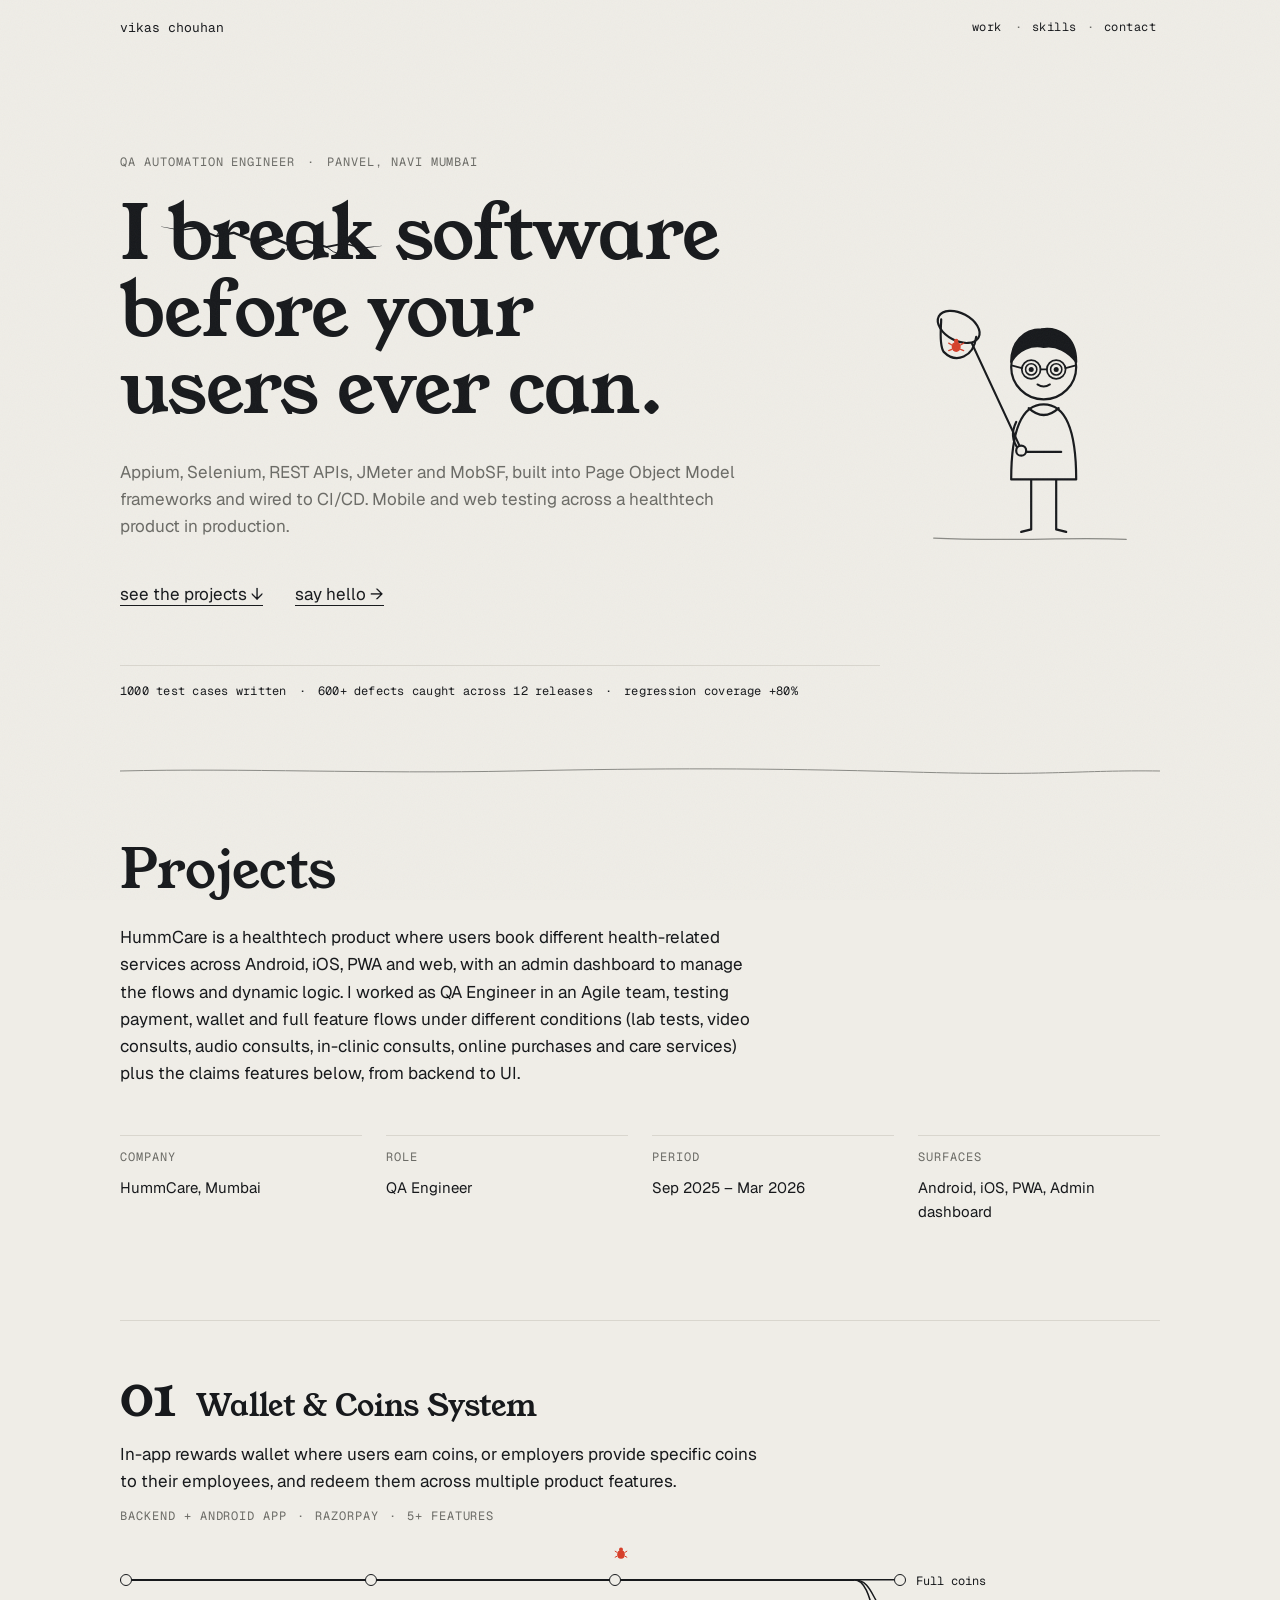
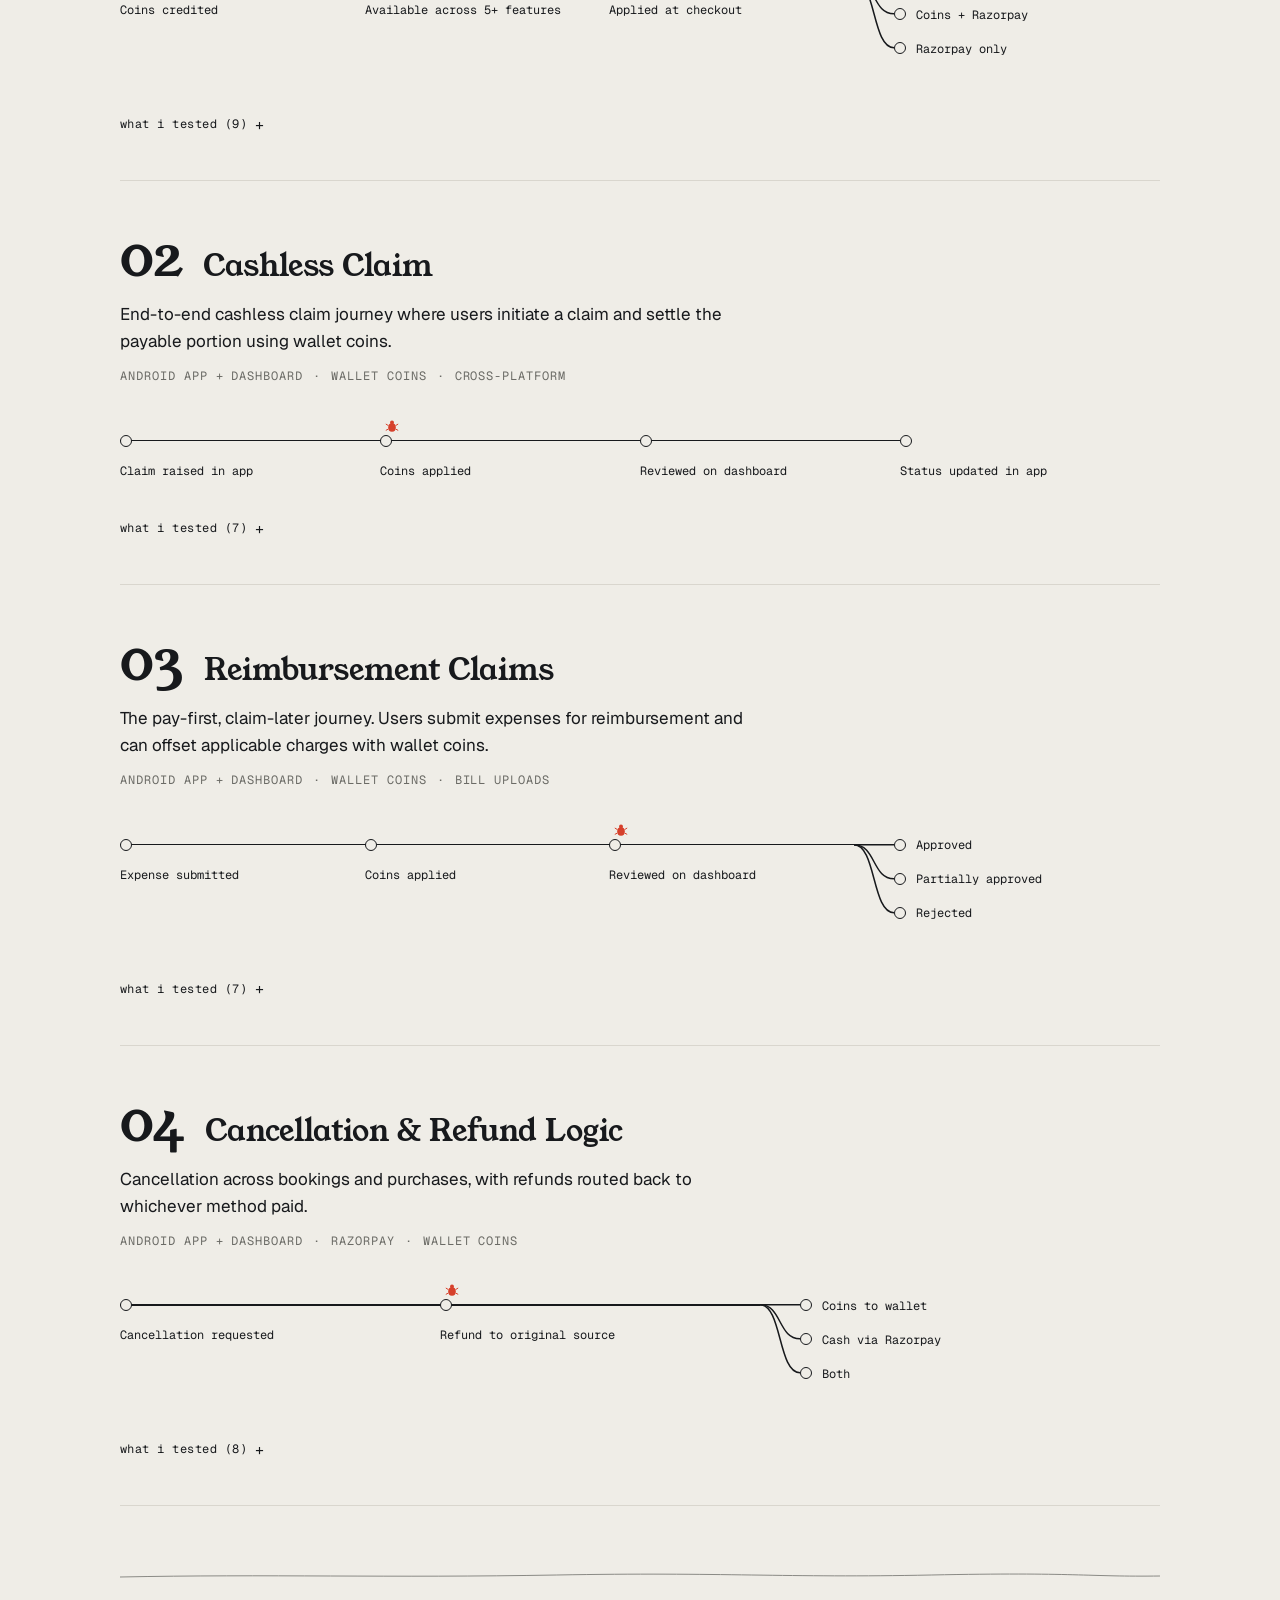
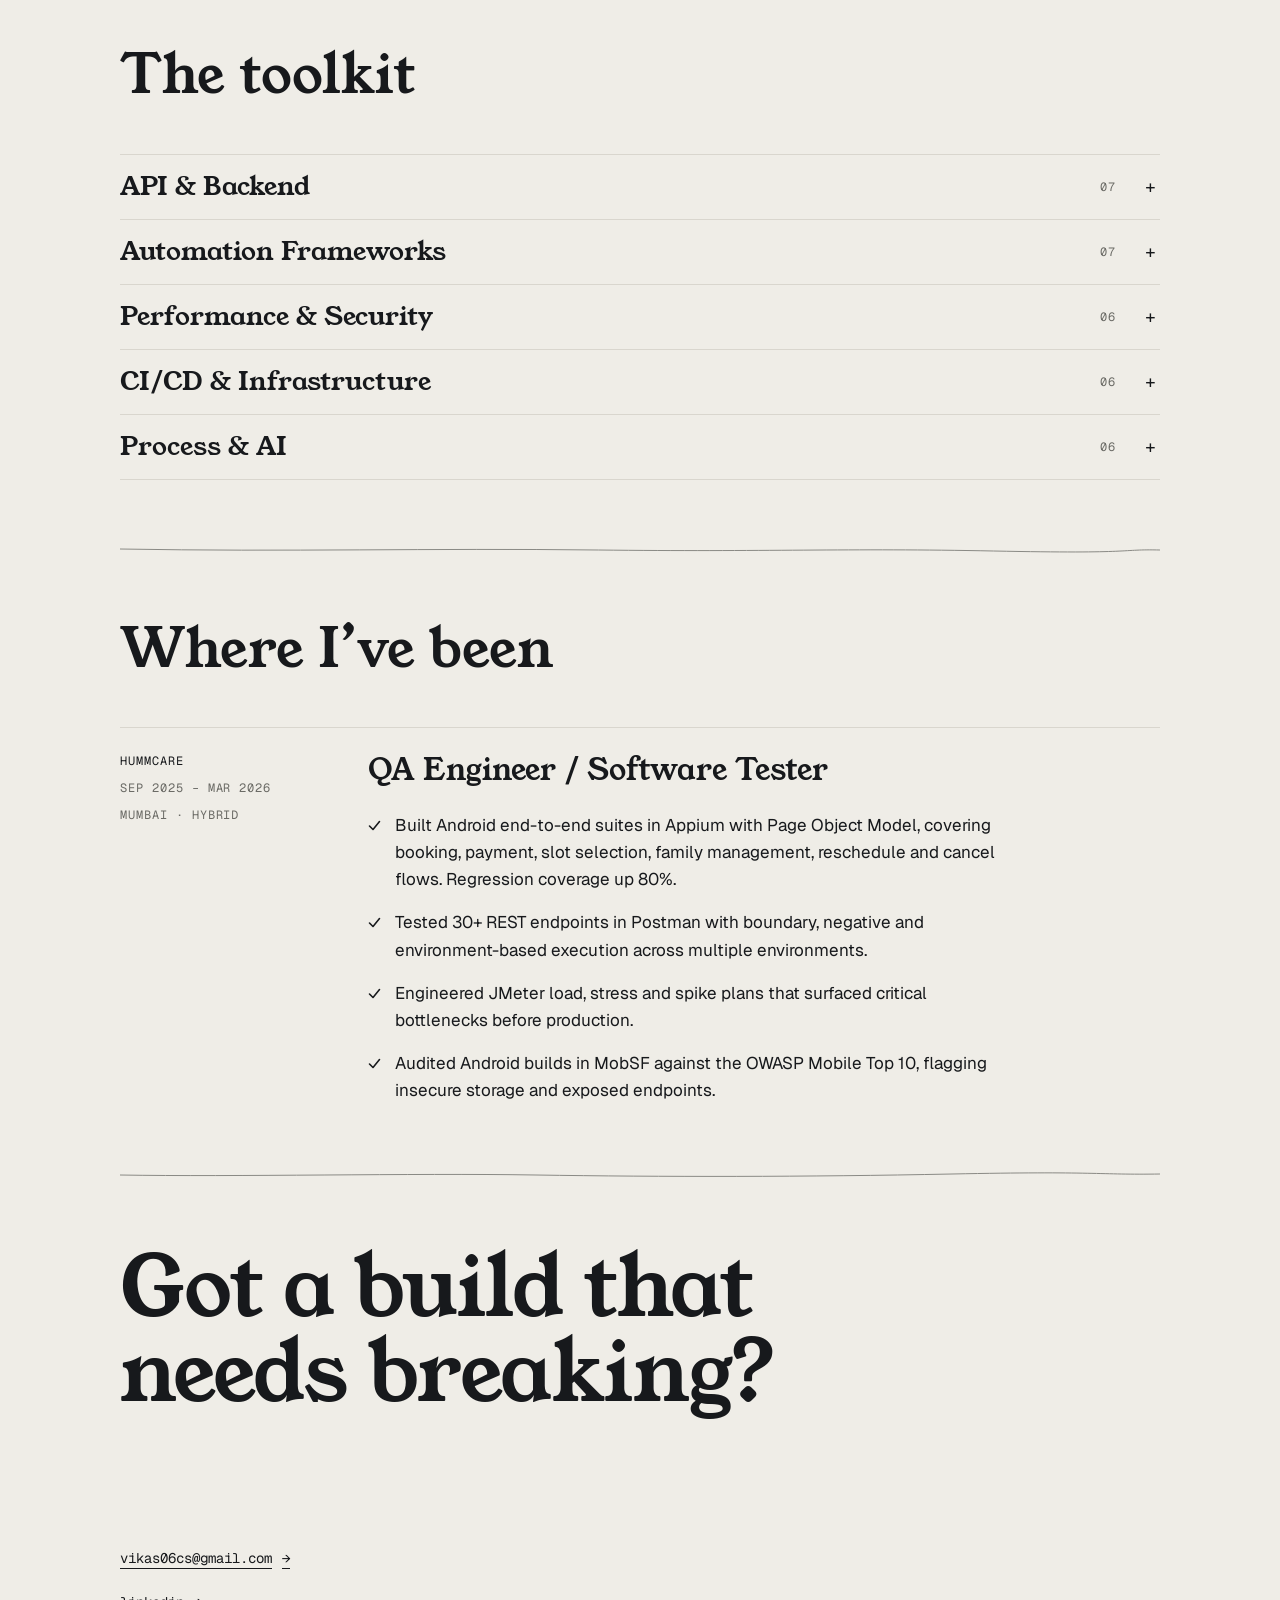
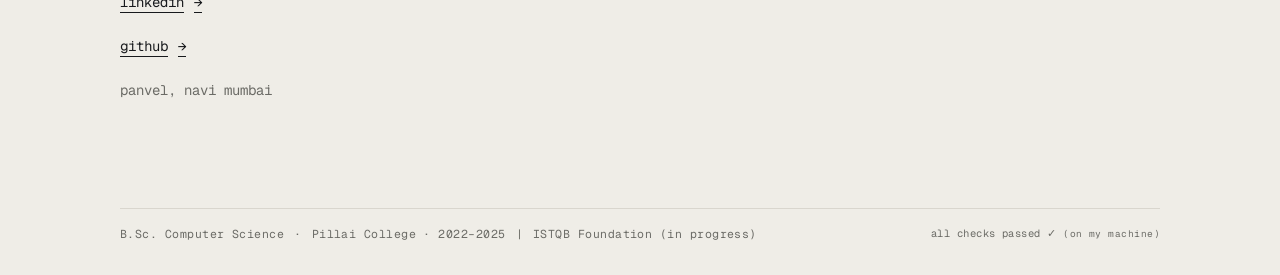
==== index.html @ 71153676 "Portfolio site: static single-page implementation Plain HTML/CSS/JS, no framework and no build step." ====
<!DOCTYPE html>
<html lang="en">
<head>
<meta charset="utf-8">
<meta name="viewport" content="width=device-width, initial-scale=1">
<title>Vikas Chouhan — QA Automation Engineer</title>
<meta name="description" content="QA Automation Engineer in Panvel, Navi Mumbai. Appium, Selenium, REST APIs, JMeter and MobSF, built into Page Object Model frameworks and wired to CI/CD.">
<meta name="color-scheme" content="light">
<meta property="og:title" content="Vikas Chouhan — QA Automation Engineer">
<meta property="og:description" content="I break software before your users ever can.">
<meta property="og:type" content="website">
<link rel="preconnect" href="https://fonts.googleapis.com">
<link rel="preconnect" href="https://fonts.gstatic.com" crossorigin>
<link href="https://fonts.googleapis.com/css2?family=Young+Serif&family=Geist:wght@400;500&family=Geist+Mono:wght@400;500&display=swap" rel="stylesheet">
<link rel="stylesheet" href="styles.css">
<link rel="icon" href="data:image/svg+xml,%3Csvg xmlns='http://www.w3.org/2000/svg' viewBox='0 0 32 32'%3E%3Crect width='32' height='32' fill='%23efede7'/%3E%3Cellipse cx='16' cy='18' rx='7' ry='8' fill='%23d6402b'/%3E%3Ccircle cx='16' cy='8.5' r='4' fill='%23d6402b'/%3E%3C/svg%3E">
</head>
<body>

<div class="grain" aria-hidden="true"></div>

<header class="bar" id="bar">
  <div class="bar-in">
    <a class="wordmark" href="#top">vikas chouhan</a>
    <nav class="nav" aria-label="Sections">
      <a class="nav-link" href="#work" data-nav="work">work<span class="here" aria-hidden="true">you are here &rarr;</span></a>
      <span class="nav-sep" aria-hidden="true">&middot;</span>
      <a class="nav-link" href="#skills" data-nav="skills">skills<span class="here" aria-hidden="true">you are here &rarr;</span></a>
      <span class="nav-sep" aria-hidden="true">&middot;</span>
      <a class="nav-link" href="#contact" data-nav="contact">contact<span class="here" aria-hidden="true">you are here &rarr;</span></a>
    </nav>
  </div>
</header>

<main id="top" class="shell">

  <section id="hero" class="hero" aria-label="Intro">
    <div class="hero-text">
      <p class="eyebrow">
        <span class="nw">QA Automation Engineer</span>
        <span class="sep" aria-hidden="true">&middot;</span>
        <span class="nw">Panvel, Navi Mumbai</span>
      </p>
      <h1 class="hero-h">I <span class="strike">break<svg aria-hidden="true" viewBox="0 0 100 40" preserveAspectRatio="none"><path d="M0 13.90 L9 16.54 L16 14.30 L25 21.10 L33 17.96 L42 24.88 L50 21.85 L58 27.88 L66 24.96 L75 30.10 L83 27.30 L91 31.54 L100 29.90 L100 30.10 L91 32.46 L83 28.70 L75 31.90 L66 27.04 L58 30.12 L50 24.15 L42 27.12 L33 20.04 L25 22.90 L16 15.70 L9 17.46 L0 14.10 Z" fill="#17191c"></path><path d="M25 22 L27 16 L30 11 M42 26 L44 30 L47 33 M58 29 L57 34 M75 31 L78 35 L81 37 M9 17 L8 21" fill="none" stroke="#17191c" stroke-width="0.9" vector-effect="non-scaling-stroke" stroke-linecap="round" stroke-linejoin="round"></path></svg></span> software before your users ever&nbsp;can.</h1>
      <p class="hero-sub">Appium, Selenium, REST APIs, JMeter and MobSF, built into Page Object Model frameworks and wired to CI/CD. Mobile and web testing across a healthtech product in production.</p>
      <div class="hero-cta">
        <a href="#work">see the projects &darr;</a>
        <a href="#contact">say hello &rarr;</a>
      </div>
      <p class="hero-stats">
        <span class="nw">1000 test cases written</span>
        <span class="sep dim" aria-hidden="true">&middot;</span>
        <span class="nw">600+ defects caught across 12 releases</span>
        <span class="sep dim" aria-hidden="true">&middot;</span>
        <span class="nw">regression coverage +80%</span>
      </p>
    </div>
    <div class="hero-aside"><div id="hero-anchor" aria-hidden="true"></div></div>
  </section>

  <svg class="squiggle" aria-hidden="true" width="100%" height="12" viewBox="0 0 1000 12" preserveAspectRatio="none"><path d="M0 6 C120 3 240 9 380 6 S620 3 760 7 S920 5 1000 6" fill="none" stroke="#8a8a85" stroke-width="1" vector-effect="non-scaling-stroke"></path></svg>

  <section id="work" class="section" aria-labelledby="work-h">
    <div class="measure">
      <h2 id="work-h" class="h2">Projects</h2>
      <p class="lede">HummCare is a healthtech product where users book different health-related services across Android, iOS, PWA and web, with an admin dashboard to manage the flows and dynamic logic. I worked as QA Engineer in an Agile team, testing payment, wallet and full feature flows under different conditions (lab tests, video consults, audio consults, in-clinic consults, online purchases and care services) plus the claims features below, from backend to UI.</p>
    </div>

    <dl class="facts">
      <div class="facts-pair">
        <div class="fact"><dt>Company</dt><dd>HummCare, Mumbai</dd></div>
        <div class="fact"><dt>Role</dt><dd>QA Engineer</dd></div>
      </div>
      <div class="facts-pair">
        <div class="fact"><dt>Period</dt><dd>Sep 2025 &ndash; Mar 2026</dd></div>
        <div class="fact"><dt>Surfaces</dt><dd>Android, iOS, PWA, Admin dashboard</dd></div>
      </div>
    </dl>

    <div class="projects" id="projects"></div>
  </section>

  <svg class="squiggle" aria-hidden="true" width="100%" height="12" viewBox="0 0 1000 12" preserveAspectRatio="none"><path d="M0 7 C140 4 260 8 420 5 S640 8 780 5 S930 7 1000 6" fill="none" stroke="#8a8a85" stroke-width="1" vector-effect="non-scaling-stroke"></path></svg>

  <section id="skills" class="section" aria-labelledby="skills-h">
    <h2 id="skills-h" class="h2">The toolkit</h2>
    <div class="skills" id="skills-list"></div>
  </section>

  <svg class="squiggle" aria-hidden="true" width="100%" height="12" viewBox="0 0 1000 12" preserveAspectRatio="none"><path d="M0 5 C160 8 300 4 460 6 S700 4 840 7 S960 5 1000 6" fill="none" stroke="#8a8a85" stroke-width="1" vector-effect="non-scaling-stroke"></path></svg>

  <section id="experience" class="section" aria-labelledby="exp-h">
    <h2 id="exp-h" class="h2">Where I&rsquo;ve been</h2>
    <div class="exp">
      <div class="exp-meta">
        <span class="nw">HummCare</span>
        <span class="nw dim">Sep 2025 &ndash; Mar 2026</span>
        <span class="nw dim">Mumbai &middot; Hybrid</span>
      </div>
      <div class="exp-body">
        <h3 class="h3">QA Engineer / Software Tester</h3>
        <ul class="exp-list" id="exp-list"></ul>
      </div>
    </div>
  </section>

  <svg class="squiggle" aria-hidden="true" width="100%" height="12" viewBox="0 0 1000 12" preserveAspectRatio="none"><path d="M0 6 C110 8 280 4 400 6 S660 8 800 5 S940 6 1000 5" fill="none" stroke="#8a8a85" stroke-width="1" vector-effect="non-scaling-stroke"></path></svg>

  <section id="contact" class="section" aria-labelledby="contact-h">
    <h2 id="contact-h" class="h1-contact">Got a build that needs&nbsp;breaking?</h2>
    <div class="contact-row">
      <ul class="contact-list">
        <li><a id="email-link" href="mailto:vikas06cs@gmail.com">vikas06cs@gmail.com <span aria-hidden="true">&rarr;</span></a></li>
        <li><a href="https://linkedin.com/in/vikas-chouhan-85164b273" target="_blank" rel="noopener">linkedin <span aria-hidden="true">&rarr;</span></a></li>
        <li><a href="https://github.com/VikasChouhan06" target="_blank" rel="noopener">github <span aria-hidden="true">&rarr;</span></a></li>
        <li class="dim">panvel, navi mumbai</li>
      </ul>
      <div id="contact-anchor" aria-hidden="true"></div>
    </div>
  </section>

</main>

<footer class="foot" id="foot">
  <div class="foot-in">
    <div class="foot-left">
      <span class="nw">B.Sc. Computer Science</span>
      <span aria-hidden="true">&middot;</span>
      <span class="nw">Pillai College &middot; 2022&ndash;2025</span>
      <span aria-hidden="true">|</span>
      <span class="nw">ISTQB Foundation (in progress)</span>
    </div>
    <span class="foot-right nw">all checks passed &#10003; <span class="foot-aside">(on my machine)</span></span>
  </div>
</footer>

<div id="comp-bubble" aria-live="polite"></div>

<div id="comp">
  <div id="comp-inner">
    <button type="button" id="comp-btn" aria-label="Vikas, the site&rsquo;s bug catcher. Click for a tester joke">
      <svg id="comp-svg" viewBox="0 0 160 220" width="160" height="220" fill="none" stroke="#17191c" stroke-width="1.75" stroke-linecap="round" stroke-linejoin="round" aria-hidden="true">
        <g data-layer="key"><rect x="100" y="110" width="58" height="84" fill="#efede7"></rect><rect x="106" y="116" width="46" height="58" stroke-width="1.25"></rect><text x="115" y="150" font-family="Geist Mono, monospace" font-size="14" fill="#17191c" stroke="none">Esc</text></g>
        <g data-layer="floorNet"><path d="M18 197 L66 199"></path><ellipse cx="12" cy="188" rx="8" ry="12" transform="rotate(-25 12 188)" fill="#efede7"></ellipse></g>
        <path d="M4 200 C50 198 100 202 158 199" stroke="#8a8a85" stroke-width="1"></path>
        <g id="comp-figure">
          <g data-layer="exp"><path d="M90 128 L22 60"></path><path d="M6 56 Q4 74 16 78 Q28 76 28 58" fill="#efede7"></path><ellipse cx="17" cy="56" rx="12" ry="6" transform="rotate(20 17 56)" fill="#efede7"></ellipse><g id="exp-bug"><g fill="#d6402b" stroke="none"><ellipse cx="17" cy="70" rx="3.6" ry="4"></ellipse><circle cx="17" cy="65.2" r="1.8"></circle></g><path d="M13.5 68.5 L11 67 M13.5 72 L11 73 M20.5 68.5 L23 67 M20.5 72 L23 73" stroke="#d6402b" stroke-width="1"></path></g></g>
          <path id="comp-legs" d="M60 150 L60 192 L52 194 M80 150 L80 192 L88 194"></path>
          <path d="M44 152 C44 114 52 92 70 92 C88 92 96 114 96 152 Z" fill="#efede7"></path>
          <path d="M58 95 Q70 106 82 95 M56 130 H84"></path>
          <g data-layer="hero"><path d="M88 128 L128 42"></path><ellipse cx="138" cy="30" rx="18" ry="11" transform="rotate(-28 138 30)" fill="#efede7"></ellipse><path d="M124 38 C126 54 140 60 150 50 C154 44 152 30 152 24"></path><g id="net-bug"><g fill="#d6402b" stroke="none"><ellipse cx="140" cy="46" rx="3.6" ry="4"></ellipse><circle cx="140" cy="41.2" r="1.8"></circle></g><path d="M136.5 44.5 L134 43 M136.5 48 L134 49 M143.5 44.5 L146 43 M143.5 48 L146 49" stroke="#d6402b" stroke-width="1"></path></g><path d="M92 106 Q98 118 90 128"></path><circle cx="88" cy="129" r="4" fill="#efede7"></circle></g>
          <g data-layer="exp"><path d="M92 106 Q98 118 90 128"></path><circle cx="89" cy="129" r="4" fill="#efede7"></circle></g>
          <g data-layer="skills"><rect x="56" y="108" width="30" height="38" fill="#efede7"></rect><rect x="64" y="105" width="14" height="5" fill="#efede7" stroke-width="1.4"></rect><path d="M61 118 L64 121 L69 115 M61 128 L64 131 L69 125" stroke-width="1.4"></path><path d="M73 118 H81 M73 128 H81 M61 138 H79" stroke="#8a8a85" stroke-width="1.2"></path><path d="M92 106 Q98 122 86 132"></path><circle cx="85" cy="133" r="4" fill="#efede7"></circle><circle cx="56" cy="141" r="4" fill="#efede7"></circle></g>
          <g data-layer="asleep"><path d="M92 106 Q96 126 84 138"></path><circle cx="83" cy="139" r="4" fill="#efede7"></circle></g>
          <g data-layer="point"><path d="M28 120 L-16 112"></path><ellipse cx="-24" cy="110" rx="8" ry="12" transform="rotate(-10 -24 110)" fill="#efede7"></ellipse><path d="M48 106 Q38 118 28 120"></path><circle cx="28" cy="120" r="4" fill="#efede7"></circle><path d="M92 106 Q98 124 92 136"></path></g>
          <g data-layer="thumbs"><path d="M92 106 Q106 102 104 89"></path><circle cx="104" cy="85" r="4.5" fill="#efede7"></circle><path d="M104 80 V73" stroke-width="2"></path></g>
          <g data-layer="watch"><path d="M48 106 Q40 122 60 120"></path><rect x="58" y="116" width="7" height="7" fill="#efede7" stroke-width="1.4"></rect><path d="M92 106 Q98 124 92 136"></path></g>
          <g data-layer="case"><path d="M92 106 Q106 98 100 84"></path><circle cx="99" cy="82" r="4" fill="#efede7"></circle></g>
          <g id="comp-head">
            <circle cx="70" cy="62" r="26" fill="#efede7"></circle>
            <path d="M44 58 C44 36 60 30 72 32 C86 32 96 42 96 58 C90 48 80 44 70 46 C60 44 50 50 44 58 Z" fill="#17191c"></path>
            <g data-layer="eyes"><g id="comp-eyes"><circle cx="60" cy="64" r="4.5" fill="#efede7" stroke-width="1.25"></circle><circle cx="80" cy="64" r="4.5" fill="#efede7" stroke-width="1.25"></circle><g data-pupils="1" fill="#17191c" stroke="none"><circle cx="60" cy="64" r="2"></circle><circle cx="80" cy="64" r="2"></circle></g></g></g>
            <path data-layer="closed" d="M56 65 Q60 68 64 65 M76 65 Q80 68 84 65" stroke-width="1.5"></path>
            <g id="comp-glasses"><circle cx="60" cy="64" r="7.5" stroke-width="1.4"></circle><circle cx="80" cy="64" r="7.5" stroke-width="1.4"></circle><path d="M67.5 64 H72.5 M52.5 63 L45 61 M87.5 63 L95 61" stroke-width="1.4"></path></g>
            <path d="M65 76 Q70 79.5 75 76" stroke-width="1.5"></path>
          </g>
          <g data-layer="case"><path d="M98 82 L88 72" stroke-width="2"></path><circle cx="80" cy="64" r="11"></circle><path d="M74 58 Q77 55 81 55" stroke-width="1.1"></path></g>
        </g>
        <g data-layer="z"><text x="118" y="40" font-family="Young Serif, serif" font-size="16" fill="#8a8a85" stroke="none">z</text><text x="130" y="26" font-family="Young Serif, serif" font-size="12" fill="#8a8a85" stroke="none">z</text></g>
        <g data-layer="q"><text x="112" y="32" font-family="Young Serif, serif" font-size="20" fill="#17191c" stroke="none">?</text></g>
      </svg>
    </button>
  </div>
</div>

<button type="button" id="comp-hide" aria-label="Hide the character for this visit">&times;</button>

<script src="data.js"></script>
<script src="app.js"></script>
</body>
</html>
---- styles.css ----
/* ------------------------------------------------------------------
   Vikas Chouhan — QA portfolio
   Palette, type and layout tokens.
   ------------------------------------------------------------------ */

:root {
  --bg: #efede7;
  --ink: #17191c;
  --muted: #6b6b66;
  --line: #d9d6ce;
  --rule: #8a8a85;
  --accent: #d6402b;

  --serif: 'Young Serif', Georgia, 'Times New Roman', serif;
  --sans: 'Geist', system-ui, -apple-system, sans-serif;
  --mono: 'Geist Mono', ui-monospace, 'SFMono-Regular', monospace;

  --maxw: 1120px;
  --gutter: clamp(20px, 5vw, 40px);
  --bar-h: 56px;
  --row: 34px;
  --section-gap: clamp(32px, 6vw, 64px);
}

*, *::before, *::after { box-sizing: border-box; }

html { scroll-behavior: smooth; }

body {
  margin: 0;
  background: var(--bg);
  color: var(--ink);
  font-family: var(--sans);
  font-size: 17px;
  line-height: 1.6;
  -webkit-font-smoothing: antialiased;
  overflow-x: hidden;
}

a {
  color: var(--ink);
  text-decoration-color: var(--ink);
  text-underline-offset: 5px;
  text-decoration-thickness: 1px;
}
a:hover { text-decoration-color: var(--accent); }

*:focus-visible { outline: 2px solid var(--ink); outline-offset: 3px; }

@keyframes fadein { from { opacity: 0; } to { opacity: 1; } }

.nw { white-space: nowrap; }
.dim { color: var(--muted); }

/* ---------- grain overlay ---------- */

.grain {
  position: fixed;
  inset: 0;
  pointer-events: none;
  z-index: 50;
  opacity: .04;
  background-image: url("data:image/svg+xml,%3Csvg xmlns='http://www.w3.org/2000/svg' width='200' height='200'%3E%3Cfilter id='n'%3E%3CfeTurbulence type='fractalNoise' baseFrequency='0.85' numOctaves='3' stitchTiles='stitch'/%3E%3C/filter%3E%3Crect width='100%25' height='100%25' filter='url(%23n)'/%3E%3C/svg%3E");
}

/* ---------- header ---------- */

.bar {
  position: sticky;
  top: 0;
  z-index: 40;
  background: var(--bg);
  border-bottom: 1px solid transparent;
}
.bar.is-scrolled { border-bottom-color: var(--line); }

.bar-in {
  max-width: var(--maxw);
  margin: 0 auto;
  padding: 0 var(--gutter);
  height: var(--bar-h);
  display: flex;
  align-items: center;
  justify-content: space-between;
  gap: 16px;
}

.wordmark {
  font-family: var(--mono);
  font-size: 13px;
  text-decoration: none;
  white-space: nowrap;
  min-height: 44px;
  display: flex;
  align-items: center;
}
.wordmark:hover { text-decoration: underline; text-decoration-color: var(--accent); }

.nav { display: flex; align-items: center; gap: 6px; }

.nav-sep { font-family: var(--mono); font-size: 12px; color: var(--muted); }

.nav-link {
  position: relative;
  font-family: var(--mono);
  font-size: 12px;
  letter-spacing: .04em;
  text-decoration: none;
  white-space: nowrap;
  min-height: 44px;
  min-width: 44px;
  display: flex;
  align-items: center;
  justify-content: center;
  padding: 0 4px;
}
.nav-link:hover { text-decoration: underline; text-decoration-color: var(--accent); }

.here {
  position: absolute;
  top: 38px;
  left: 50%;
  transform: translateX(-50%);
  font-size: 9.5px;
  color: var(--muted);
  letter-spacing: .02em;
  white-space: nowrap;
  display: none;
}
.nav-link.is-active .here { display: block; }

/* ---------- layout ---------- */

.shell {
  max-width: var(--maxw);
  margin: 0 auto;
  padding: 0 var(--gutter);
}

.section {
  padding-top: var(--section-gap);
  scroll-margin-top: var(--bar-h);
}

.squiggle { display: block; margin: var(--section-gap) 0 0; }

.measure { max-width: 640px; }

.h2 {
  margin: 0;
  font-family: var(--serif);
  font-weight: 400;
  font-size: clamp(36px, 5vw, 54px);
  line-height: 1.1;
  text-wrap: balance;
}

.h3 {
  margin: 0;
  font-family: var(--serif);
  font-weight: 400;
  font-size: clamp(24px, 3vw, 30px);
  line-height: 1.2;
  text-wrap: balance;
}

.lede { margin: 24px 0 0; text-wrap: pretty; }

/* ---------- hero ---------- */

.hero {
  padding-top: clamp(64px, 8vw, 96px);
  display: flex;
  flex-direction: row;
  flex-wrap: nowrap;
  align-items: center;
  justify-content: flex-start;
  gap: clamp(24px, 4vw, 56px);
  animation: fadein 300ms ease-out both;
}

.hero-text { flex: 0 1 760px; min-width: 0; width: 100%; }
.hero-aside { flex: 0 0 auto; }

#hero-anchor { width: 160px; height: 220px; }

.eyebrow {
  margin: 0 0 24px;
  display: flex;
  flex-direction: row;
  flex-wrap: wrap;
  gap: 4px 12px;
  font-family: var(--mono);
  font-size: 12px;
  text-transform: uppercase;
  letter-spacing: .08em;
  color: var(--muted);
}

.hero-h {
  margin: 0;
  font-family: var(--serif);
  font-weight: 400;
  font-size: clamp(40px, 6.4vw, 74px);
  line-height: 1.04;
  letter-spacing: -.01em;
  text-wrap: balance;
}

.strike { position: relative; display: inline-block; }
.strike svg {
  position: absolute;
  left: -3%;
  top: 18%;
  width: 106%;
  height: 62%;
  overflow: visible;
}

.hero-sub { margin: 32px 0 0; max-width: 620px; color: var(--muted); text-wrap: pretty; }

.hero-cta { margin-top: 32px; display: flex; flex-wrap: wrap; gap: 8px 32px; }
.hero-cta a { min-height: 44px; display: flex; align-items: center; }

.hero-stats {
  margin: 48px 0 0;
  padding-top: 16px;
  border-top: 1px solid var(--line);
  display: flex;
  flex-direction: row;
  flex-wrap: wrap;
  gap: 4px 12px;
  font-family: var(--mono);
  font-size: 12px;
  letter-spacing: .02em;
  color: var(--ink);
}

/* ---------- fact grid ---------- */

.facts { margin: 48px 0 0; display: flex; flex-wrap: wrap; gap: 24px; }
.facts-pair { flex: 1 1 300px; display: flex; gap: 24px; }

.fact {
  flex: 1 1 0;
  min-width: 0;
  border-top: 1px solid var(--line);
  padding-top: 12px;
}
.fact dt {
  font-family: var(--mono);
  font-size: 12px;
  text-transform: uppercase;
  letter-spacing: .08em;
  color: var(--muted);
  white-space: nowrap;
}
.fact dd { margin: 8px 0 0; font-size: 15px; }

/* ---------- projects ---------- */

.projects { margin-top: 96px; border-bottom: 1px solid var(--line); }

.project {
  position: relative;
  border-top: 1px solid var(--line);
  padding: 48px 0 32px;
}

.project-head {
  display: flex;
  align-items: baseline;
  flex-wrap: wrap;
  gap: 4px 20px;
  max-width: 720px;
}

.project-num {
  font-family: var(--serif);
  font-size: clamp(40px, 5vw, 56px);
  line-height: 1;
}

.project-name {
  margin: 0;
  font-family: var(--serif);
  font-weight: 400;
  font-size: clamp(24px, 3vw, 30px);
  line-height: 1.2;
  text-wrap: balance;
}

.project-context { margin: 16px 0 0; max-width: 640px; text-wrap: pretty; }

.project-tags {
  margin: 12px 0 0;
  display: flex;
  flex-wrap: wrap;
  gap: 4px 10px;
  font-family: var(--mono);
  font-size: 12px;
  text-transform: uppercase;
  letter-spacing: .08em;
  color: var(--muted);
}

/* flow — wide */

.flow-wide { margin-top: 48px; display: flex; align-items: flex-start; }

.station { flex: 1 1 0; min-width: 0; }

.station-rail { position: relative; height: 12px; }

.station-line {
  position: absolute;
  left: 0;
  right: 0;
  top: 5px;
  height: 1.5px;
  background: var(--ink);
}

.flow-dot {
  position: absolute;
  left: 0;
  top: 0;
  width: 12px;
  height: 12px;
  border: 1.5px solid var(--ink);
  border-radius: 50%;
  background: var(--bg);
}

.sep { color: inherit; }

.station-label {
  margin-top: 16px;
  padding-right: 16px;
  font-family: var(--mono);
  font-size: 12px;
  line-height: 1.45;
  color: var(--ink);
  text-wrap: pretty;
}

.bug {
  position: absolute;
  left: 0;
  top: -21px;
  display: block;
  width: 24px;
  height: 24px;
  opacity: 1;
  visibility: visible;
  transform: translateY(0);
  transition: opacity 250ms ease-out, transform 250ms ease-out, visibility 250ms;
}
.bug.is-hidden { opacity: 0; visibility: hidden; }
.bug.is-caught { transform: translateY(-12px); }

.bug-btn {
  width: 24px;
  height: 24px;
  padding: 0;
  background: none;
  border: none;
  cursor: pointer;
  display: flex;
  align-items: center;
  justify-content: center;
}

.bubble-slot {
  position: absolute;
  bottom: 100%;
  left: 0;
  width: 260px;
  display: flex;
  margin-bottom: 4px;
  z-index: 5;
  pointer-events: none;
}

.bubble {
  width: max-content;
  max-width: 240px;
  padding: 8px 10px;
  border: 1px solid var(--ink);
  background: var(--bg);
  font-family: var(--mono);
  font-size: 11.5px;
  line-height: 1.45;
  color: var(--ink);
  text-wrap: pretty;
  text-align: left;
}
.bubble span { display: block; }

.branches { flex: 1.25 1 0; min-width: 0; position: relative; }
.branches > svg { position: absolute; left: 0; top: 0; overflow: visible; }

.branch {
  height: var(--row);
  padding-left: 40px;
  display: flex;
  align-items: flex-start;
  gap: 10px;
}
.branch .dot-static {
  flex: none;
  width: 12px;
  height: 12px;
  border: 1.5px solid var(--ink);
  border-radius: 50%;
  background: var(--bg);
}
.branch-label {
  min-width: 0;
  font-family: var(--mono);
  font-size: 12px;
  line-height: 1.1;
  padding-top: .5px;
}

/* flow — narrow */

.flow-narrow { display: none; margin-top: 32px; }

.nstation { display: flex; gap: 16px; min-height: 52px; }

.nstation-rail {
  flex: none;
  width: 12px;
  display: flex;
  flex-direction: column;
  align-items: center;
  position: relative;
}
.nstation-rail .dot-static {
  width: 12px;
  height: 12px;
  border: 1.5px solid var(--ink);
  border-radius: 50%;
  background: var(--bg);
  flex: none;
}
.nstation-line { flex: 1; width: 1.5px; background: var(--ink); }

.nbug { position: absolute; left: -17px; top: 0; }
.nbug.is-hidden { visibility: hidden; }

.nstation-label {
  font-family: var(--mono);
  font-size: 12px;
  line-height: 1.3;
  padding-bottom: 20px;
}

.nbranch {
  display: flex;
  align-items: flex-start;
  gap: 10px;
  margin-left: 5.25px;
  height: var(--row);
}
.nbranch > svg { flex: none; margin-top: -14px; overflow: visible; }
.nbranch .dot-static {
  flex: none;
  width: 12px;
  height: 12px;
  border: 1.5px solid var(--ink);
  border-radius: 50%;
  background: var(--bg);
}
.nbranch .branch-label { padding-top: 0; }

/* disclosure */

.disclosure {
  margin: 24px 0 0 -8px;
  min-height: 48px;
  padding: 0 12px 0 8px;
  background: none;
  border: none;
  cursor: pointer;
  display: flex;
  align-items: center;
  gap: 8px;
  font-family: var(--mono);
  font-size: 12px;
  letter-spacing: .04em;
  color: var(--ink);
  white-space: nowrap;
  text-underline-offset: 5px;
  text-decoration-thickness: 1px;
}
.disclosure:hover { text-decoration: underline; text-decoration-color: var(--accent); }

.plus {
  display: inline-block;
  font-size: 15px;
  transition: transform 200ms ease-out;
}
[aria-expanded="true"] .plus { transform: rotate(45deg); }

.panel {
  display: grid;
  grid-template-rows: 0fr;
  transition: grid-template-rows 240ms ease-out;
}
.panel.is-open { grid-template-rows: 1fr; }
.panel > div { overflow: hidden; min-height: 0; }

.tested {
  margin: 12px 0 8px;
  padding-left: 24px;
  max-width: 680px;
  display: flex;
  flex-direction: column;
  gap: 8px;
  font-size: 16px;
}
.tested li { padding-left: 6px; text-wrap: pretty; }

/* ---------- skills ---------- */

.skills { margin-top: 48px; border-bottom: 1px solid var(--line); }
.skill { border-top: 1px solid var(--line); }
.skill h3 { margin: 0; font-weight: 400; }

.skill-btn {
  width: 100%;
  min-height: 64px;
  padding: 16px 0;
  background: none;
  border: none;
  cursor: pointer;
  display: flex;
  align-items: center;
  gap: 24px;
  text-align: left;
  color: var(--ink);
  text-underline-offset: 5px;
  text-decoration-thickness: 1px;
}
.skill-btn:hover { text-decoration: underline; text-decoration-color: var(--accent); }

.skill-name {
  flex: 1 1 auto;
  min-width: 0;
  font-family: var(--serif);
  font-size: clamp(20px, 2.4vw, 26px);
  line-height: 1.2;
}

.skill-count {
  font-family: var(--mono);
  font-size: 12px;
  letter-spacing: .08em;
  color: var(--muted);
  white-space: nowrap;
}

.skill-plus {
  width: 20px;
  text-align: center;
  font-family: var(--mono);
  font-size: 18px;
  transition: transform 200ms ease-out;
}
[aria-expanded="true"] .skill-plus { transform: rotate(45deg); }

.skill-text { margin: 0; padding: 0 40px 24px 0; max-width: 680px; text-wrap: pretty; }

/* ---------- experience ---------- */

.exp {
  margin-top: 48px;
  display: flex;
  flex-wrap: wrap;
  gap: 24px 48px;
  border-top: 1px solid var(--line);
  padding-top: 24px;
}

.exp-meta {
  flex: 0 0 200px;
  display: flex;
  flex-direction: column;
  gap: 8px;
  font-family: var(--mono);
  font-size: 12px;
  text-transform: uppercase;
  letter-spacing: .08em;
}

.exp-body { flex: 1 1 420px; max-width: 640px; min-width: 0; }

.exp-list {
  margin: 24px 0 0;
  padding: 0;
  list-style: none;
  display: flex;
  flex-direction: column;
  gap: 16px;
}
.exp-list li { display: flex; gap: 14px; text-wrap: pretty; }
.exp-list svg { flex: none; margin-top: 7px; }

/* ---------- contact ---------- */

.h1-contact {
  margin: 0;
  max-width: 900px;
  font-family: var(--serif);
  font-weight: 400;
  font-size: clamp(44px, 7vw, 84px);
  line-height: 1.02;
  letter-spacing: -.01em;
  text-wrap: balance;
}

.contact-row {
  margin-top: 48px;
  display: flex;
  flex-wrap: wrap;
  justify-content: space-between;
  align-items: flex-end;
  gap: 48px;
}

.contact-list {
  margin: 0;
  padding: 0;
  list-style: none;
  display: flex;
  flex-direction: column;
  font-family: var(--mono);
  font-size: 14px;
}
.contact-list li { min-height: 44px; display: flex; align-items: center; }
.contact-list a {
  min-height: 44px;
  display: flex;
  align-items: center;
  gap: 10px;
  transition: gap 200ms ease-out;
}
.contact-list a:hover { gap: 14px; }

#contact-anchor { margin-left: auto; flex: none; width: 180px; height: 248px; }

/* ---------- footer ---------- */

.foot {
  max-width: var(--maxw);
  margin: clamp(64px, 8vw, 96px) auto 0;
  padding: 0 var(--gutter) 32px;
}

.foot-in {
  border-top: 1px solid var(--line);
  padding-top: 16px;
  display: flex;
  flex-wrap: wrap;
  justify-content: space-between;
  gap: 8px 24px;
  font-family: var(--mono);
  font-size: 11.5px;
  letter-spacing: .04em;
  color: var(--muted);
}

.foot-left { display: flex; flex-wrap: wrap; gap: 4px 10px; }
.foot-right { font-size: 10.5px; }
.foot-aside { font-size: 9.5px; color: var(--muted); }

/* ---------- companion ---------- */

#comp {
  position: fixed;
  left: 0;
  top: 0;
  width: 160px;
  height: 220px;
  transform-origin: 0 0;
  z-index: 30;
  pointer-events: none;
}
#comp.is-hidden, #comp-bubble.is-hidden { display: none; }

#comp-inner {
  width: 160px;
  height: 220px;
  transform-origin: 50% 100%;
  transition: transform 200ms ease-out;
}

#comp-btn {
  pointer-events: auto;
  display: block;
  width: 160px;
  height: 220px;
  padding: 0;
  background: none;
  border: none;
  cursor: pointer;
}

#comp-svg { display: block; overflow: visible; }

#comp-svg [data-layer] { opacity: 0; transition: opacity 150ms ease-out; }
#comp-svg [data-layer="eyes"] { opacity: 1; }

#comp-figure { transform-box: view-box; transform-origin: 70px 196px; transition: transform 250ms ease-out; }
#comp-head { transform-box: view-box; transform-origin: 70px 90px; transition: transform 200ms ease-out; }
#comp-eyes { transform-box: fill-box; transform-origin: center; transition: transform 120ms ease-out; }
#comp-glasses { transition: transform 200ms ease-out; }
#net-bug { transition: transform 250ms ease-out, opacity 250ms ease-out; }
#exp-bug { opacity: 0; }

#comp-bubble {
  position: fixed;
  left: 0;
  top: 0;
  width: 260px;
  height: 0;
  z-index: 31;
  pointer-events: none;
}
#comp-bubble .bubble {
  position: absolute;
  right: 0;
  bottom: 0;
}

#comp-hide {
  position: fixed;
  right: 0;
  bottom: 76px;
  z-index: 32;
  width: 44px;
  height: 44px;
  padding: 0;
  background: none;
  border: none;
  cursor: pointer;
  display: none;
  align-items: center;
  justify-content: center;
  font-family: var(--mono);
  font-size: 13px;
  color: var(--muted);
}
#comp-hide.is-shown { display: flex; }

/* ---------- breakpoints ---------- */

@media (min-width: 1200px) {
  #hero-anchor { width: 200px; height: 275px; }
}

@media (max-width: 999px) {
  #hero-anchor { width: 120px; height: 165px; }
}

@media (max-width: 719px) {
  .hero {
    padding-top: 24px;
    flex-direction: column-reverse;
    align-items: flex-end;
    gap: 8px;
  }
  .hero-aside { margin-bottom: -56px; }
  #hero-anchor { width: 90px; height: 124px; }

  .eyebrow, .hero-stats { flex-direction: column; }
  .eyebrow .sep, .hero-stats .sep { display: none; }

  .projects { margin-top: 64px; }

  .flow-wide { display: none; }
  .flow-narrow { display: block; }

  #contact-anchor { width: 130px; height: 179px; }
}

@media (prefers-reduced-motion: reduce) {
  * {
    transition: none !important;
    animation: none !important;
    scroll-behavior: auto !important;
  }
}
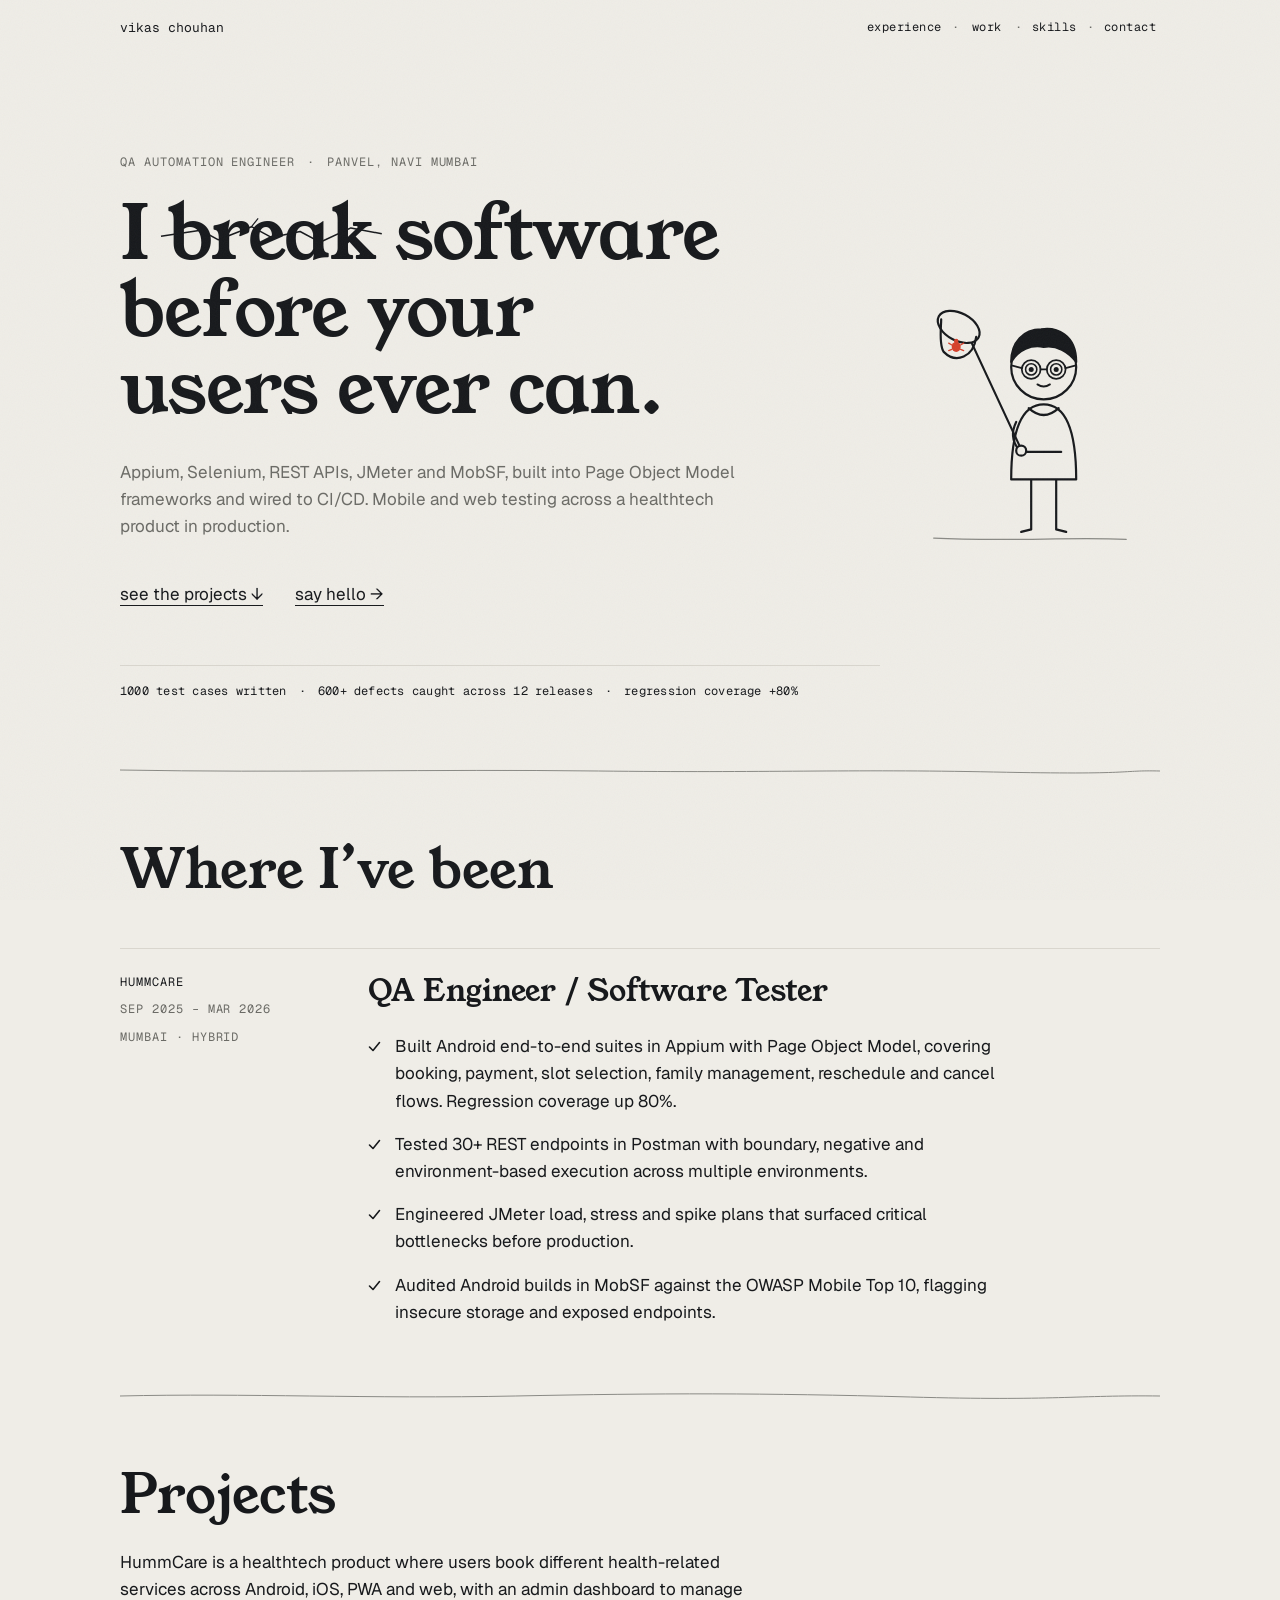
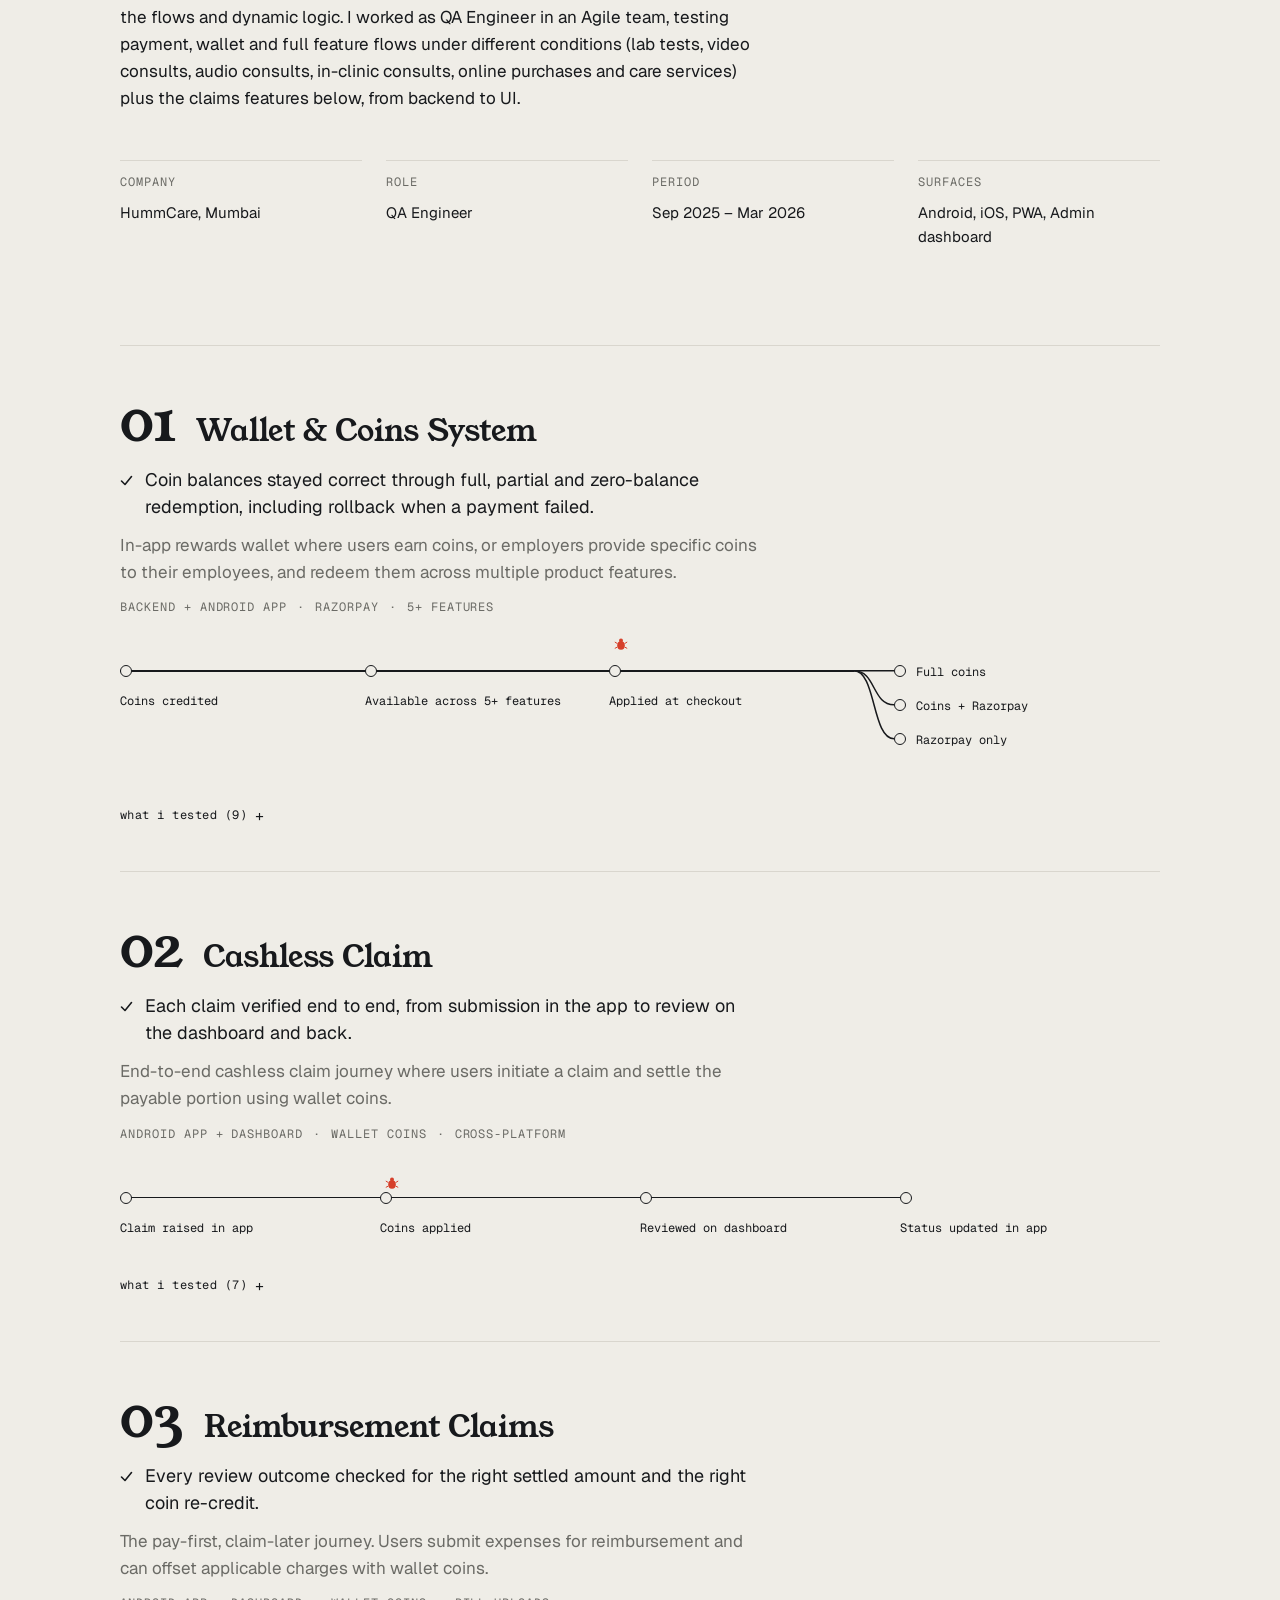
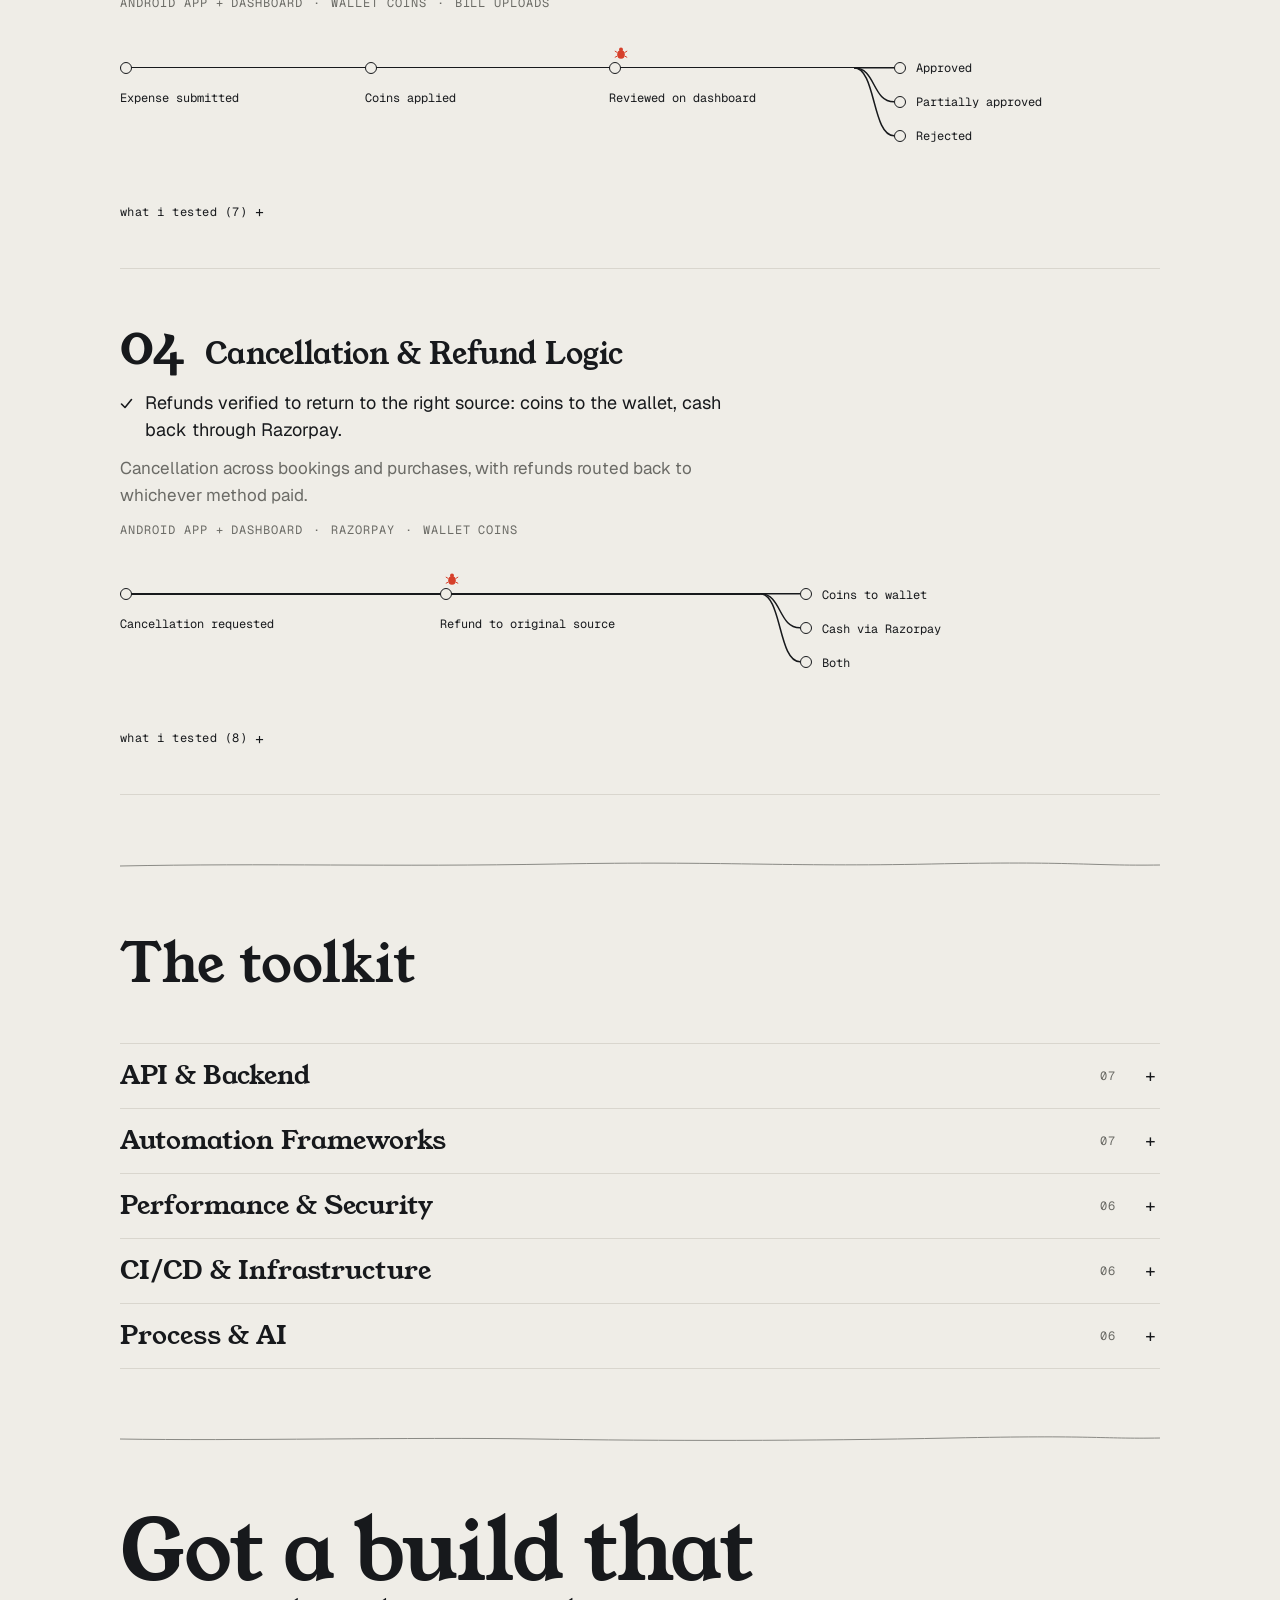
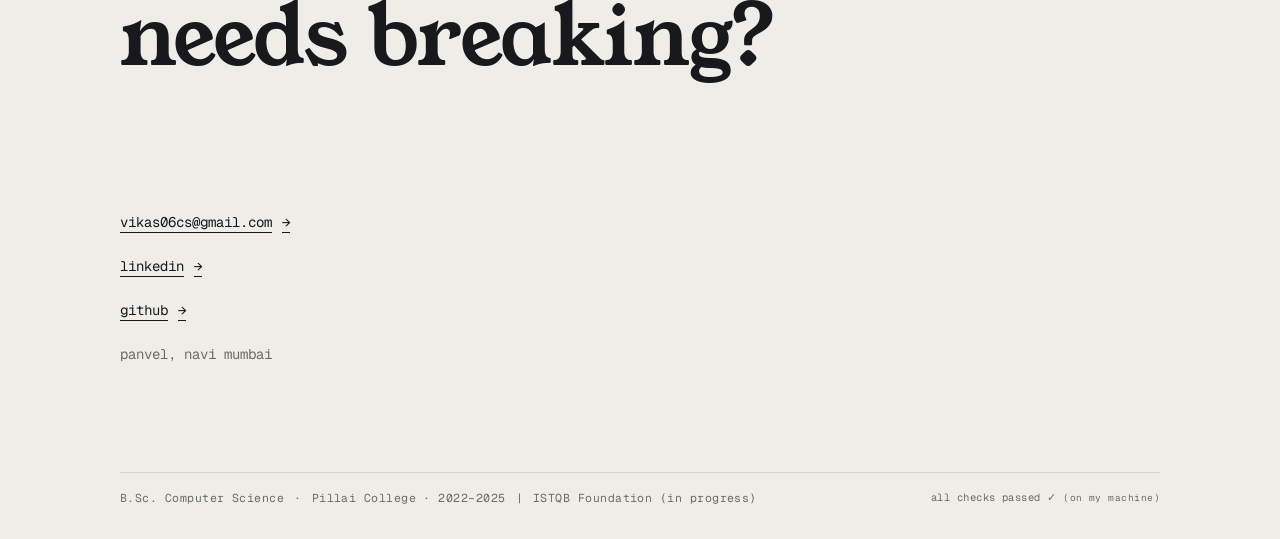
==== commit f3c0f70e: "Sync design updates: results on project cards, experience moved up - Each project leads with a one-l" ====
--- a/index.html
+++ b/index.html
@@ -6,23 +6,55 @@
 <title>Vikas Chouhan — QA Automation Engineer</title>
 <meta name="description" content="QA Automation Engineer in Panvel, Navi Mumbai. Appium, Selenium, REST APIs, JMeter and MobSF, built into Page Object Model frameworks and wired to CI/CD.">
 <meta name="color-scheme" content="light">
+<link rel="canonical" href="https://vikaschouhan06.github.io/">
+<meta name="theme-color" content="#efede7">
 <meta property="og:title" content="Vikas Chouhan — QA Automation Engineer">
-<meta property="og:description" content="I break software before your users ever can.">
+<meta property="og:description" content="I break software before your users ever can. Appium, Selenium, REST APIs, JMeter and MobSF, wired to CI/CD.">
 <meta property="og:type" content="website">
+<meta property="og:url" content="https://vikaschouhan06.github.io/">
+<meta property="og:image" content="https://vikaschouhan06.github.io/og.png">
+<meta property="og:image:width" content="1200">
+<meta property="og:image:height" content="630">
+<meta property="og:image:alt" content="Vikas Chouhan, QA Automation Engineer — I break software before your users ever can.">
+<meta name="twitter:card" content="summary_large_image">
+<meta name="twitter:title" content="Vikas Chouhan — QA Automation Engineer">
+<meta name="twitter:description" content="I break software before your users ever can.">
+<meta name="twitter:image" content="https://vikaschouhan06.github.io/og.png">
 <link rel="preconnect" href="https://fonts.googleapis.com">
 <link rel="preconnect" href="https://fonts.gstatic.com" crossorigin>
 <link href="https://fonts.googleapis.com/css2?family=Young+Serif&family=Geist:wght@400;500&family=Geist+Mono:wght@400;500&display=swap" rel="stylesheet">
 <link rel="stylesheet" href="styles.css">
 <link rel="icon" href="data:image/svg+xml,%3Csvg xmlns='http://www.w3.org/2000/svg' viewBox='0 0 32 32'%3E%3Crect width='32' height='32' fill='%23efede7'/%3E%3Cellipse cx='16' cy='18' rx='7' ry='8' fill='%23d6402b'/%3E%3Ccircle cx='16' cy='8.5' r='4' fill='%23d6402b'/%3E%3C/svg%3E">
+<script type="application/ld+json">
+{
+  "@context": "https://schema.org",
+  "@type": "Person",
+  "name": "Vikas Chouhan",
+  "url": "https://vikaschouhan06.github.io/",
+  "email": "mailto:vikas06cs@gmail.com",
+  "jobTitle": "QA Automation Engineer",
+  "address": { "@type": "PostalAddress", "addressLocality": "Panvel, Navi Mumbai", "addressCountry": "IN" },
+  "alumniOf": { "@type": "CollegeOrUniversity", "name": "Pillai College" },
+  "knowsAbout": ["Test Automation", "Appium", "Selenium WebDriver", "REST API Testing", "Apache JMeter", "MobSF", "Page Object Model", "CI/CD"],
+  "sameAs": [
+    "https://github.com/VikasChouhan06",
+    "https://linkedin.com/in/vikas-chouhan-85164b273"
+  ]
+}
+</script>
 </head>
 <body>
 
+<a class="skip" href="#top">Skip to content</a>
+
 <div class="grain" aria-hidden="true"></div>
 
 <header class="bar" id="bar">
   <div class="bar-in">
-    <a class="wordmark" href="#top">vikas chouhan</a>
+    <a class="wordmark" href="#top"><span class="nav-full">vikas chouhan</span><span class="nav-short">vikas</span></a>
     <nav class="nav" aria-label="Sections">
+      <a class="nav-link" href="#experience" data-nav="experience"><span class="nav-full">experience</span><span class="nav-short">exp</span><span class="here" aria-hidden="true">you are here &rarr;</span></a>
+      <span class="nav-sep" aria-hidden="true">&middot;</span>
       <a class="nav-link" href="#work" data-nav="work">work<span class="here" aria-hidden="true">you are here &rarr;</span></a>
       <span class="nav-sep" aria-hidden="true">&middot;</span>
       <a class="nav-link" href="#skills" data-nav="skills">skills<span class="here" aria-hidden="true">you are here &rarr;</span></a>
@@ -41,7 +73,7 @@
         <span class="sep" aria-hidden="true">&middot;</span>
         <span class="nw">Panvel, Navi Mumbai</span>
       </p>
-      <h1 class="hero-h">I <span class="strike">break<svg aria-hidden="true" viewBox="0 0 100 40" preserveAspectRatio="none"><path d="M0 13.90 L9 16.54 L16 14.30 L25 21.10 L33 17.96 L42 24.88 L50 21.85 L58 27.88 L66 24.96 L75 30.10 L83 27.30 L91 31.54 L100 29.90 L100 30.10 L91 32.46 L83 28.70 L75 31.90 L66 27.04 L58 30.12 L50 24.15 L42 27.12 L33 20.04 L25 22.90 L16 15.70 L9 17.46 L0 14.10 Z" fill="#17191c"></path><path d="M25 22 L27 16 L30 11 M42 26 L44 30 L47 33 M58 29 L57 34 M75 31 L78 35 L81 37 M9 17 L8 21" fill="none" stroke="#17191c" stroke-width="0.9" vector-effect="non-scaling-stroke" stroke-linecap="round" stroke-linejoin="round"></path></svg></span> software before your users ever&nbsp;can.</h1>
+      <h1 class="hero-h">I <span class="strike">break<svg aria-hidden="true" viewBox="0 0 100 40" preserveAspectRatio="none"><path d="M0 22 L18 17 L26 25 L41 14 L50 23 L63 18 L72 27 L86 15 L100 20" fill="none" stroke="#17191c" stroke-width="1.5" vector-effect="non-scaling-stroke" stroke-linejoin="round"></path><path d="M41 14 L44 7 M72 27 L70 34" fill="none" stroke="#17191c" stroke-width="1.2" vector-effect="non-scaling-stroke"></path></svg></span> software before your users ever&nbsp;can.</h1>
       <p class="hero-sub">Appium, Selenium, REST APIs, JMeter and MobSF, built into Page Object Model frameworks and wired to CI/CD. Mobile and web testing across a healthtech product in production.</p>
       <div class="hero-cta">
         <a href="#work">see the projects &darr;</a>
@@ -58,35 +90,6 @@
     <div class="hero-aside"><div id="hero-anchor" aria-hidden="true"></div></div>
   </section>
 
-  <svg class="squiggle" aria-hidden="true" width="100%" height="12" viewBox="0 0 1000 12" preserveAspectRatio="none"><path d="M0 6 C120 3 240 9 380 6 S620 3 760 7 S920 5 1000 6" fill="none" stroke="#8a8a85" stroke-width="1" vector-effect="non-scaling-stroke"></path></svg>
-
-  <section id="work" class="section" aria-labelledby="work-h">
-    <div class="measure">
-      <h2 id="work-h" class="h2">Projects</h2>
-      <p class="lede">HummCare is a healthtech product where users book different health-related services across Android, iOS, PWA and web, with an admin dashboard to manage the flows and dynamic logic. I worked as QA Engineer in an Agile team, testing payment, wallet and full feature flows under different conditions (lab tests, video consults, audio consults, in-clinic consults, online purchases and care services) plus the claims features below, from backend to UI.</p>
-    </div>
-
-    <dl class="facts">
-      <div class="facts-pair">
-        <div class="fact"><dt>Company</dt><dd>HummCare, Mumbai</dd></div>
-        <div class="fact"><dt>Role</dt><dd>QA Engineer</dd></div>
-      </div>
-      <div class="facts-pair">
-        <div class="fact"><dt>Period</dt><dd>Sep 2025 &ndash; Mar 2026</dd></div>
-        <div class="fact"><dt>Surfaces</dt><dd>Android, iOS, PWA, Admin dashboard</dd></div>
-      </div>
-    </dl>
-
-    <div class="projects" id="projects"></div>
-  </section>
-
-  <svg class="squiggle" aria-hidden="true" width="100%" height="12" viewBox="0 0 1000 12" preserveAspectRatio="none"><path d="M0 7 C140 4 260 8 420 5 S640 8 780 5 S930 7 1000 6" fill="none" stroke="#8a8a85" stroke-width="1" vector-effect="non-scaling-stroke"></path></svg>
-
-  <section id="skills" class="section" aria-labelledby="skills-h">
-    <h2 id="skills-h" class="h2">The toolkit</h2>
-    <div class="skills" id="skills-list"></div>
-  </section>
-
   <svg class="squiggle" aria-hidden="true" width="100%" height="12" viewBox="0 0 1000 12" preserveAspectRatio="none"><path d="M0 5 C160 8 300 4 460 6 S700 4 840 7 S960 5 1000 6" fill="none" stroke="#8a8a85" stroke-width="1" vector-effect="non-scaling-stroke"></path></svg>
 
   <section id="experience" class="section" aria-labelledby="exp-h">
@@ -103,6 +106,36 @@
       </div>
     </div>
   </section>
+
+  <svg class="squiggle" aria-hidden="true" width="100%" height="12" viewBox="0 0 1000 12" preserveAspectRatio="none"><path d="M0 6 C120 3 240 9 380 6 S620 3 760 7 S920 5 1000 6" fill="none" stroke="#8a8a85" stroke-width="1" vector-effect="non-scaling-stroke"></path></svg>
+
+  <section id="work" class="section" aria-labelledby="work-h">
+    <div class="measure">
+      <h2 id="work-h" class="h2">Projects</h2>
+      <p class="lede">HummCare is a healthtech product where users book different health-related services across Android, iOS, PWA and web, with an admin dashboard to manage the flows and dynamic logic. I worked as QA Engineer in an Agile team, testing payment, wallet and full feature flows under different conditions (lab tests, video consults, audio consults, in-clinic consults, online purchases and care services) plus the claims features below, from backend to UI.</p>
+    </div>
+
+    <dl class="facts">
+      <div class="facts-pair">
+        <div class="fact"><dt>Company</dt><dd>HummCare, Mumbai</dd></div>
+        <div class="fact"><dt>Role</dt><dd>QA Engineer</dd></div>
+      </div>
+      <div class="facts-pair">
+        <div class="fact"><dt>Period</dt><dd>Sep 2025 &ndash; Mar 2026</dd></div>
+        <div class="fact"><dt>Surfaces</dt><dd>Android, iOS, PWA, Admin dashboard</dd></div>
+      </div>
+    </dl>
+
+    <div class="projects" id="projects"></div>
+  </section>
+
+  <svg class="squiggle" aria-hidden="true" width="100%" height="12" viewBox="0 0 1000 12" preserveAspectRatio="none"><path d="M0 7 C140 4 260 8 420 5 S640 8 780 5 S930 7 1000 6" fill="none" stroke="#8a8a85" stroke-width="1" vector-effect="non-scaling-stroke"></path></svg>
+
+  <section id="skills" class="section" aria-labelledby="skills-h">
+    <h2 id="skills-h" class="h2">The toolkit</h2>
+    <div class="skills" id="skills-list"></div>
+  </section>
+
 
   <svg class="squiggle" aria-hidden="true" width="100%" height="12" viewBox="0 0 1000 12" preserveAspectRatio="none"><path d="M0 6 C110 8 280 4 400 6 S660 8 800 5 S940 6 1000 5" fill="none" stroke="#8a8a85" stroke-width="1" vector-effect="non-scaling-stroke"></path></svg>
 
--- a/styles.css
+++ b/styles.css
@@ -24,7 +24,13 @@
 
 *, *::before, *::after { box-sizing: border-box; }
 
-html { scroll-behavior: smooth; }
+html {
+  scroll-behavior: smooth;
+  /* decorative SVGs paint outside their boxes; clip (not hidden) keeps
+     position:sticky working on the header */
+  overflow-x: hidden;
+  overflow-x: clip;
+}
 
 body {
   margin: 0;
@@ -35,6 +41,7 @@
   line-height: 1.6;
   -webkit-font-smoothing: antialiased;
   overflow-x: hidden;
+  overflow-x: clip;
 }
 
 a {
@@ -46,6 +53,23 @@
 a:hover { text-decoration-color: var(--accent); }
 
 *:focus-visible { outline: 2px solid var(--ink); outline-offset: 3px; }
+
+.skip {
+  position: absolute;
+  left: -9999px;
+  font-family: var(--mono);
+  font-size: 13px;
+}
+.skip:focus {
+  position: fixed;
+  left: 12px;
+  top: 12px;
+  z-index: 60;
+  padding: 12px 16px;
+  background: var(--ink);
+  color: var(--bg);
+  text-decoration: none;
+}
 
 @keyframes fadein { from { opacity: 0; } to { opacity: 1; } }
 
@@ -99,6 +123,8 @@
 .nav { display: flex; align-items: center; gap: 6px; }
 
 .nav-sep { font-family: var(--mono); font-size: 12px; color: var(--muted); }
+
+.nav-short { display: none; }
 
 .nav-link {
   position: relative;
@@ -290,7 +316,23 @@
   text-wrap: balance;
 }
 
-.project-context { margin: 16px 0 0; max-width: 640px; text-wrap: pretty; }
+.project-result {
+  margin: 16px 0 0;
+  max-width: 640px;
+  display: flex;
+  gap: 12px;
+  font-size: 18px;
+  line-height: 1.5;
+  text-wrap: pretty;
+}
+.project-result svg { flex: none; margin-top: 8px; }
+
+.project-context {
+  margin: 12px 0 0;
+  max-width: 640px;
+  color: var(--muted);
+  text-wrap: pretty;
+}
 
 .project-tags {
   margin: 12px 0 0;
@@ -772,9 +814,15 @@
     align-items: flex-end;
     gap: 8px;
   }
+  /* the column axis makes flex-basis a HEIGHT, which pinned the hero
+     to 760px of mostly empty space — size to content instead */
+  .hero-text { flex: 0 1 auto; }
   .hero-aside { margin-bottom: -56px; }
   #hero-anchor { width: 90px; height: 124px; }
 
+  .nav-full { display: none; }
+  .nav-short { display: inline; }
+
   .eyebrow, .hero-stats { flex-direction: column; }
   .eyebrow .sep, .hero-stats .sep { display: none; }
 
@@ -784,6 +832,47 @@
   .flow-narrow { display: block; }
 
   #contact-anchor { width: 130px; height: 179px; }
+}
+
+@media (max-width: 420px) {
+  :root { --gutter: 16px; }
+
+  .bar-in { gap: 8px; }
+
+  .wordmark { font-size: 12px; }
+
+  .nav { gap: 1px; }
+  .nav-link { font-size: 11px; min-width: 0; padding: 0 4px; }
+  .nav-sep { font-size: 11px; }
+
+  .hero-cta { gap: 8px 20px; }
+}
+
+/* ---------- print: recruiters PDF these ---------- */
+
+@media print {
+  :root { --bg: #fff; --ink: #000; --muted: #333; --line: #bbb; }
+
+  .grain, .bar, .squiggle, #comp, #comp-bubble, #comp-hide { display: none !important; }
+
+  body { background: #fff; color: #000; font-size: 10.5pt; }
+  .shell, .foot { max-width: none; padding-left: 0; padding-right: 0; }
+  .hero { padding-top: 0; display: block; }
+  .hero-aside { display: none; }
+  .section { padding-top: 28pt; }
+
+  /* every disclosure open on paper */
+  .panel { grid-template-rows: 1fr !important; }
+  .panel > div { overflow: visible !important; }
+  .plus, .skill-plus, .skill-count { display: none; }
+  .disclosure { margin-left: 0; padding-left: 0; min-height: 0; }
+
+  .project, .skill, .exp, .facts-pair { break-inside: avoid; }
+  h1, h2, h3 { break-after: avoid; }
+
+  a { text-decoration: none; }
+  .contact-list a[href]::after { content: " " attr(href); font-size: 8pt; color: #555; }
+  .contact-list a[href^="mailto:"]::after { content: ""; }
 }
 
 @media (prefers-reduced-motion: reduce) {
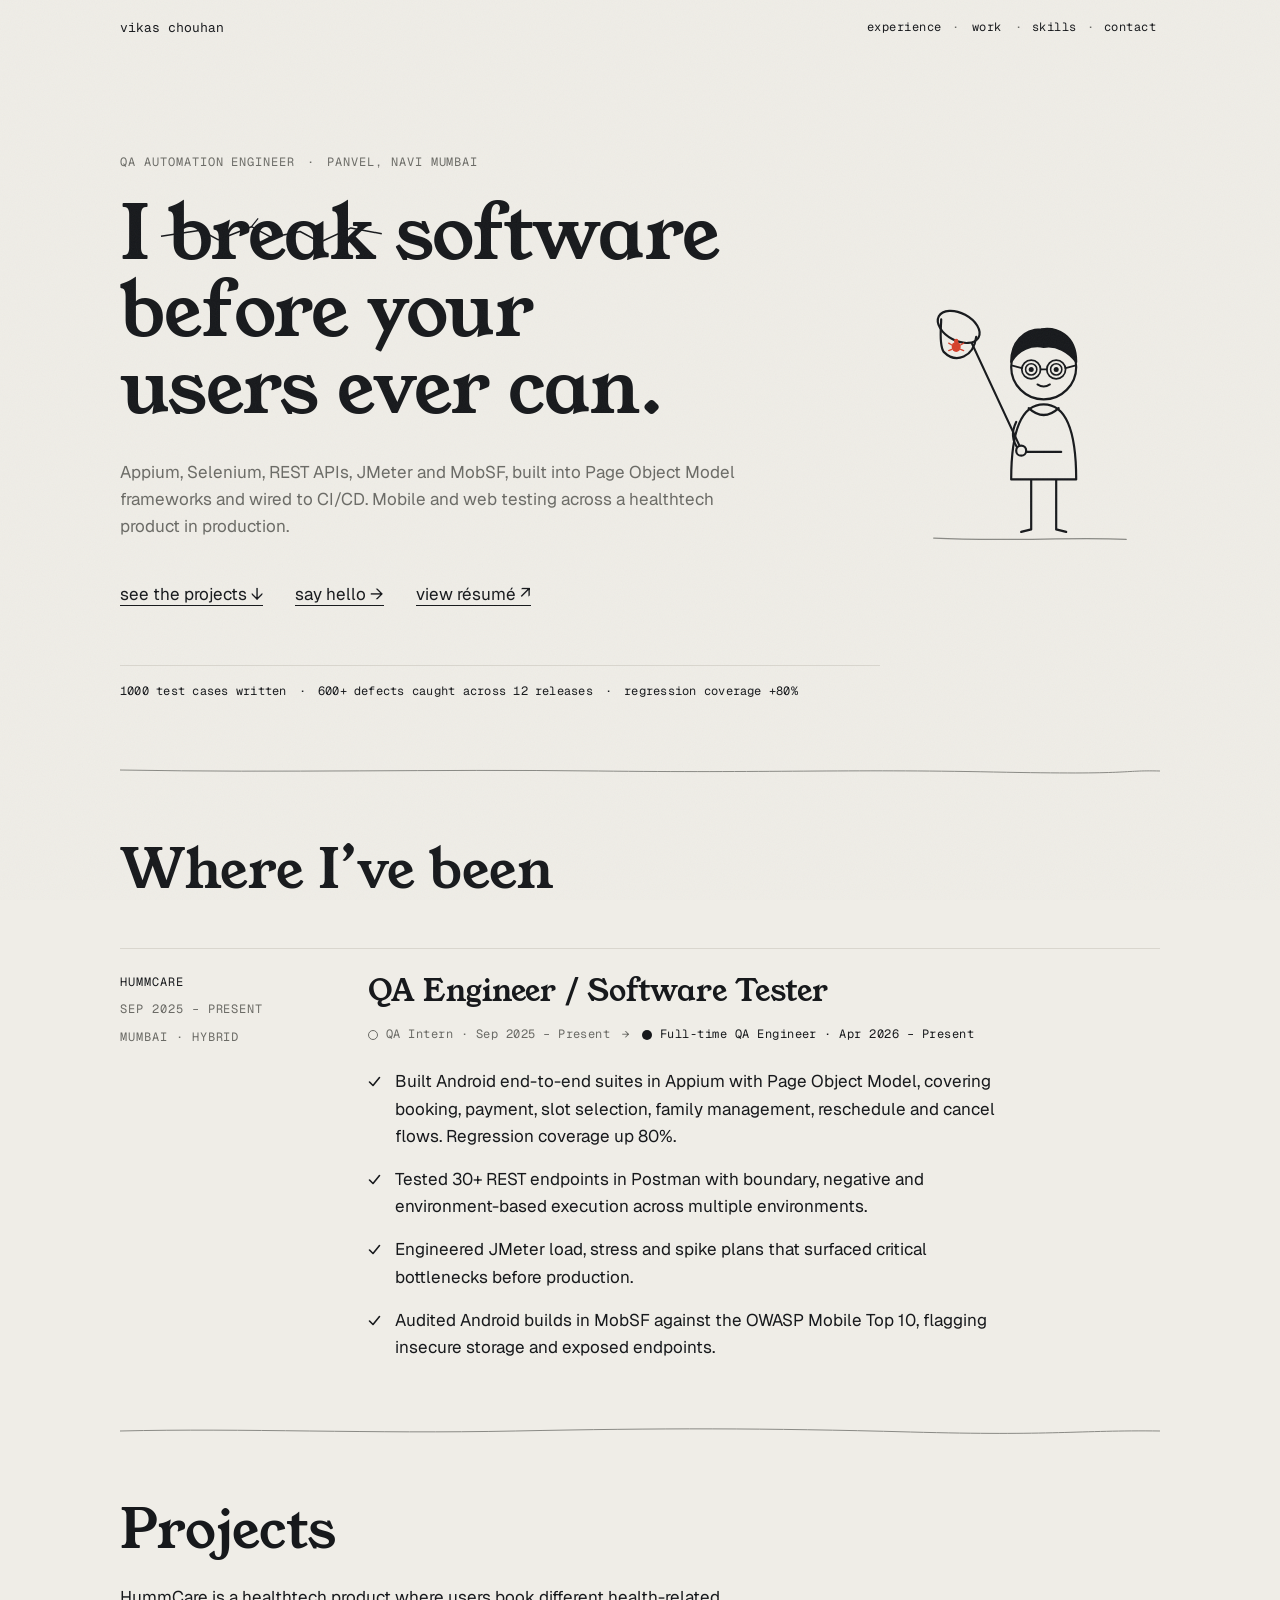
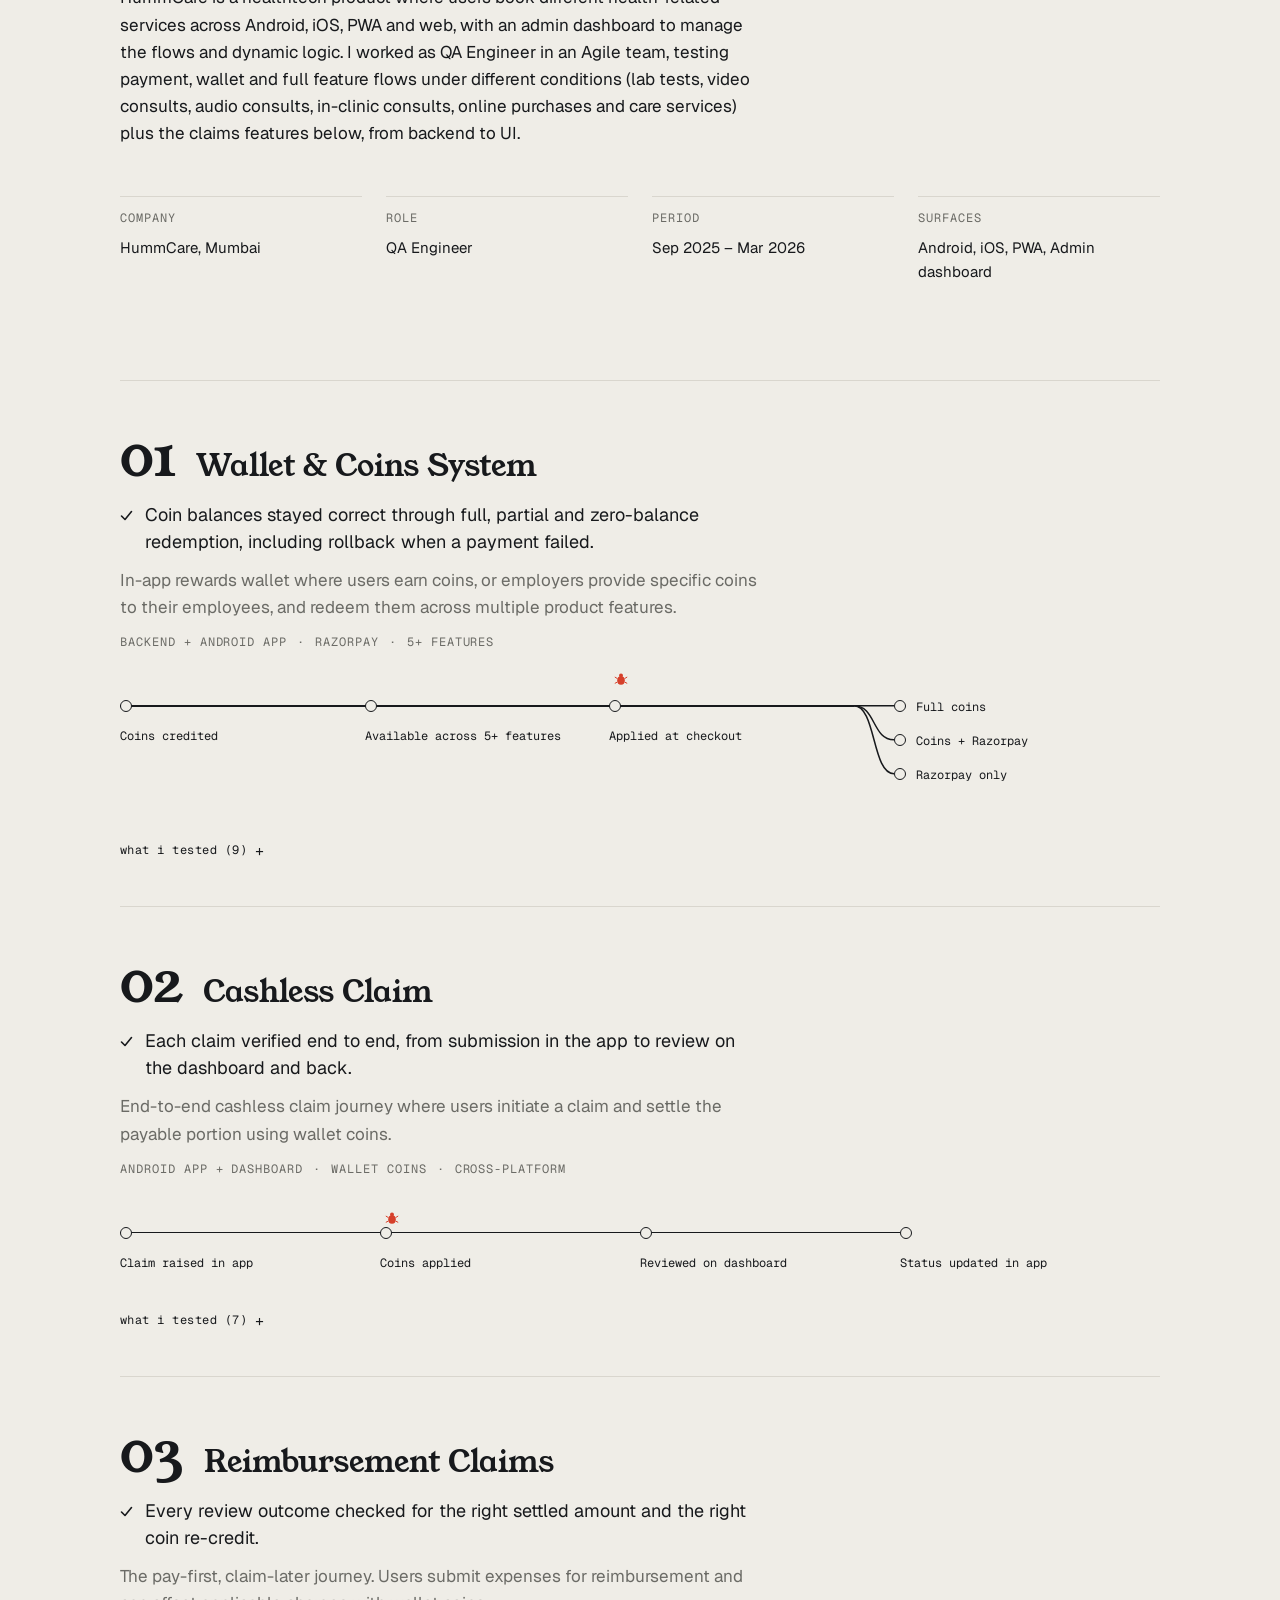
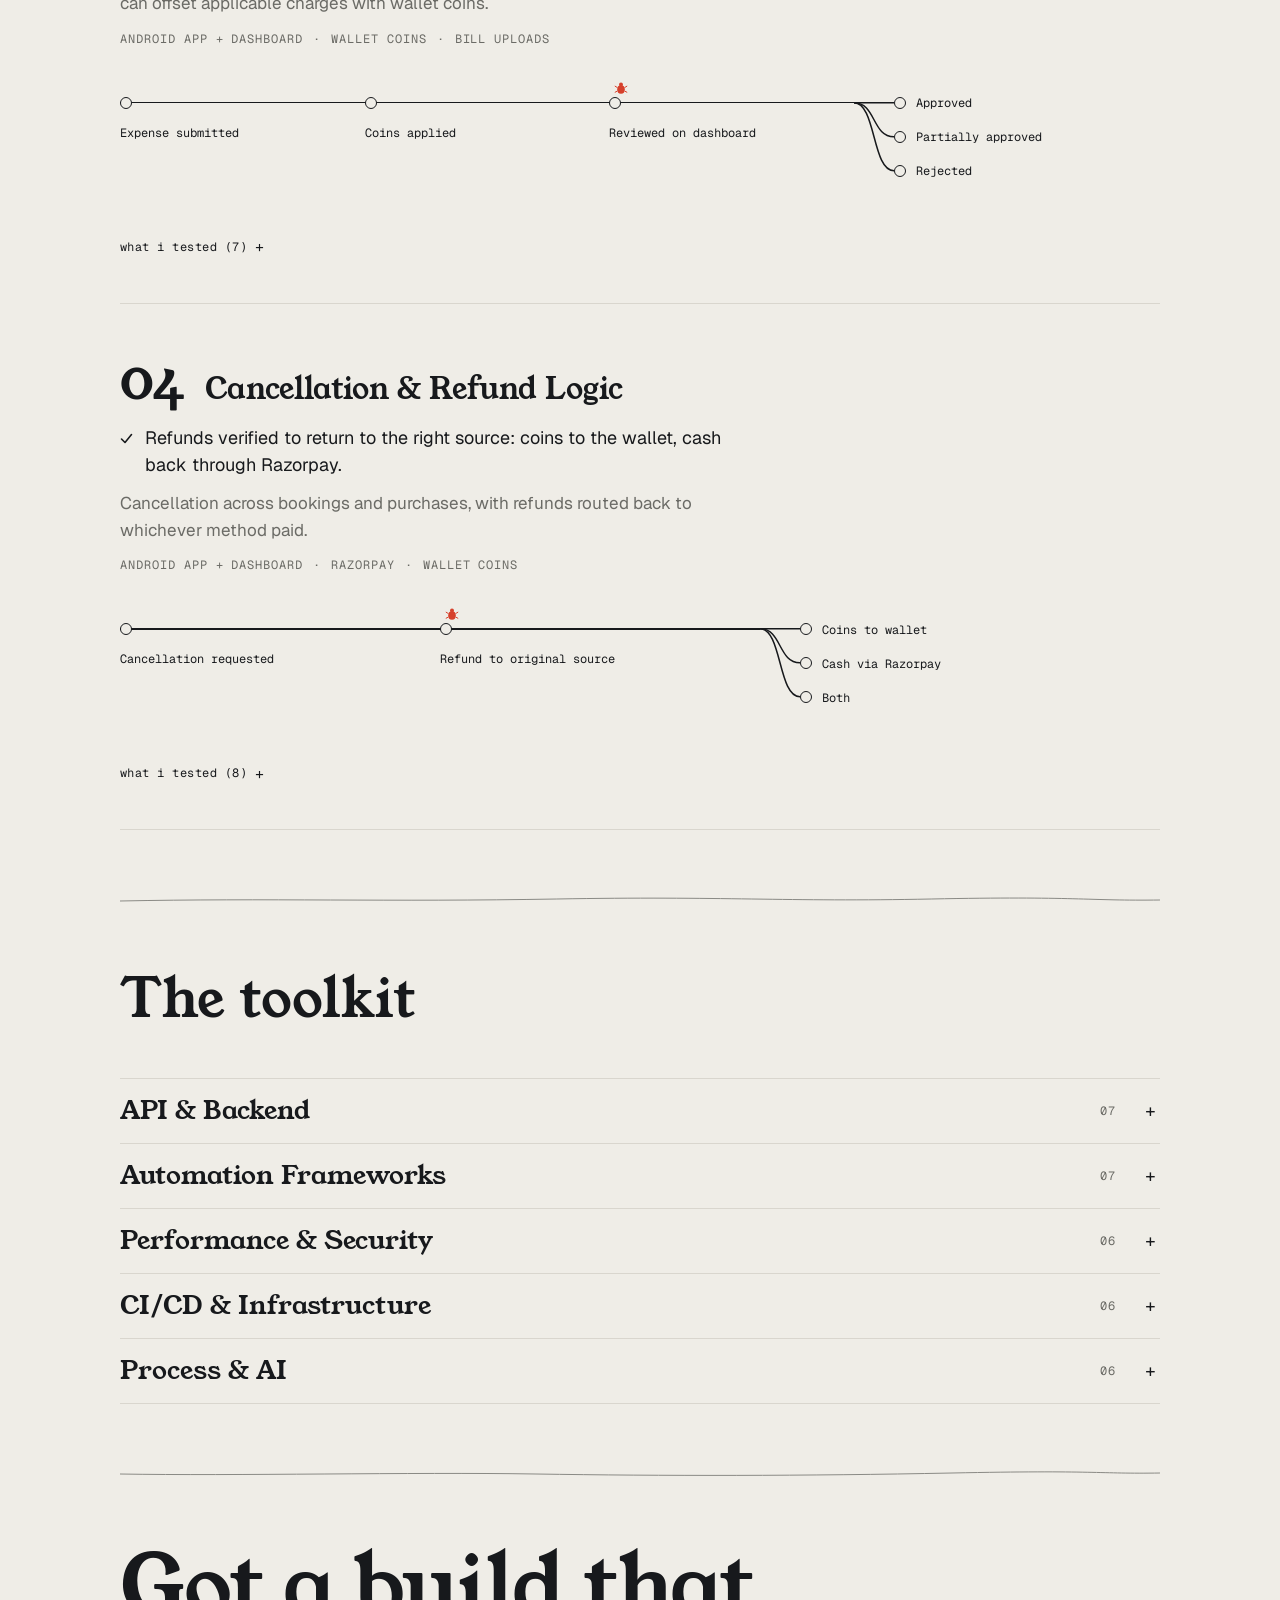
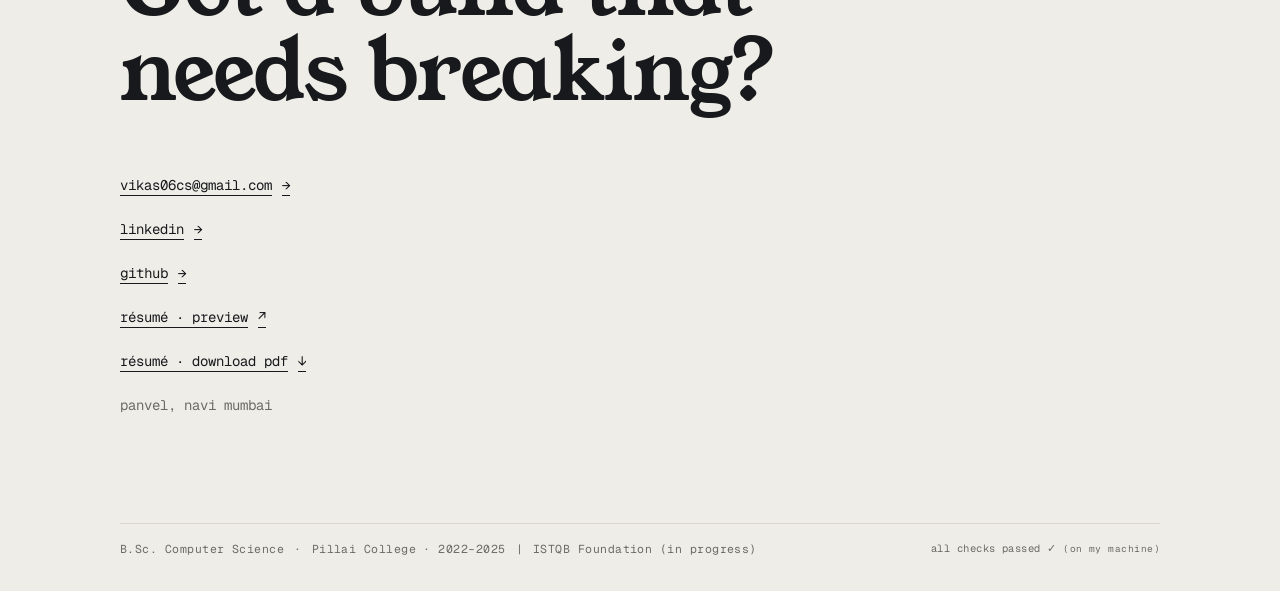
==== commit 2bf5307e: "Add résumé preview and download, role progression in experience - "view résumé" in the hero and "pre" ====
--- a/index.html
+++ b/index.html
@@ -78,6 +78,7 @@
       <div class="hero-cta">
         <a href="#work">see the projects &darr;</a>
         <a href="#contact">say hello &rarr;</a>
+        <button type="button" class="linkish" data-cv-open>view r&eacute;sum&eacute; &#8599;</button>
       </div>
       <p class="hero-stats">
         <span class="nw">1000 test cases written</span>
@@ -97,11 +98,16 @@
     <div class="exp">
       <div class="exp-meta">
         <span class="nw">HummCare</span>
-        <span class="nw dim">Sep 2025 &ndash; Mar 2026</span>
+        <span class="nw dim">Sep 2025 &ndash; Present</span>
         <span class="nw dim">Mumbai &middot; Hybrid</span>
       </div>
       <div class="exp-body">
         <h3 class="h3">QA Engineer / Software Tester</h3>
+        <ol class="roles" aria-label="Role progression">
+          <li class="role role-past"><span class="role-dot" aria-hidden="true"></span>QA Intern &middot; Sep 2025 &ndash; Present</li>
+          <li class="role-arrow" aria-hidden="true">&rarr;</li>
+          <li class="role"><span class="role-dot role-dot-now" aria-hidden="true"></span>Full-time QA Engineer &middot; Apr 2026 &ndash; Present</li>
+        </ol>
         <ul class="exp-list" id="exp-list"></ul>
       </div>
     </div>
@@ -146,6 +152,8 @@
         <li><a id="email-link" href="mailto:vikas06cs@gmail.com">vikas06cs@gmail.com <span aria-hidden="true">&rarr;</span></a></li>
         <li><a href="https://linkedin.com/in/vikas-chouhan-85164b273" target="_blank" rel="noopener">linkedin <span aria-hidden="true">&rarr;</span></a></li>
         <li><a href="https://github.com/VikasChouhan06" target="_blank" rel="noopener">github <span aria-hidden="true">&rarr;</span></a></li>
+        <li><button type="button" class="linkish" data-cv-open>r&eacute;sum&eacute; &middot; preview <span aria-hidden="true">&#8599;</span></button></li>
+        <li><a href="Vikas_Chouhan_QA_Resume.pdf" download="Vikas_Chouhan_QA_Resume.pdf">r&eacute;sum&eacute; &middot; download pdf <span aria-hidden="true">&darr;</span></a></li>
         <li class="dim">panvel, navi mumbai</li>
       </ul>
       <div id="contact-anchor" aria-hidden="true"></div>
@@ -166,6 +174,19 @@
     <span class="foot-right nw">all checks passed &#10003; <span class="foot-aside">(on my machine)</span></span>
   </div>
 </footer>
+
+<div id="cv-modal" role="dialog" aria-modal="true" aria-label="R&eacute;sum&eacute; preview" hidden>
+  <div class="cv-panel">
+    <div class="cv-bar">
+      <span class="cv-name">vikas_chouhan_qa_resume.pdf</span>
+      <div class="cv-actions">
+        <a href="Vikas_Chouhan_QA_Resume.pdf" download="Vikas_Chouhan_QA_Resume.pdf">download &darr;</a>
+        <button type="button" id="cv-close" aria-label="Close preview">&times;</button>
+      </div>
+    </div>
+    <iframe id="cv-frame" title="Vikas Chouhan r&eacute;sum&eacute;" data-src="Vikas_Chouhan_QA_Resume.pdf#view=FitH"></iframe>
+  </div>
+</div>
 
 <div id="comp-bubble" aria-live="polite"></div>
 
--- a/styles.css
+++ b/styles.css
@@ -797,6 +797,113 @@
 }
 #comp-hide.is-shown { display: flex; }
 
+/* ---------- résumé: link-styled buttons, role track, preview dialog ---------- */
+
+.linkish {
+  padding: 0;
+  background: none;
+  border: none;
+  cursor: pointer;
+  font: inherit;
+  color: var(--ink);
+  text-decoration: underline;
+  text-decoration-color: var(--ink);
+  text-underline-offset: 5px;
+  text-decoration-thickness: 1px;
+  min-height: 44px;
+  display: flex;
+  align-items: center;
+}
+.linkish:hover { text-decoration-color: var(--accent); }
+
+.contact-list .linkish {
+  font-family: var(--mono);
+  font-size: 14px;
+  gap: 10px;
+  transition: gap 200ms ease-out;
+}
+.contact-list .linkish:hover { gap: 14px; }
+
+.roles {
+  margin: 16px 0 0;
+  padding: 0;
+  list-style: none;
+  display: flex;
+  flex-wrap: wrap;
+  align-items: center;
+  gap: 8px 12px;
+  font-family: var(--mono);
+  font-size: 12px;
+  letter-spacing: .04em;
+}
+.role { display: flex; align-items: center; gap: 8px; white-space: nowrap; }
+.role-past, .role-arrow { color: var(--muted); }
+.role-dot {
+  width: 10px;
+  height: 10px;
+  box-sizing: border-box;
+  border: 1.5px solid var(--muted);
+  border-radius: 50%;
+}
+.role-dot-now { border: 0; background: var(--ink); }
+
+#cv-modal {
+  position: fixed;
+  inset: 0;
+  z-index: 60;
+  background: rgba(23, 25, 28, .55);
+  display: flex;
+  align-items: center;
+  justify-content: center;
+  padding: clamp(12px, 3vw, 40px);
+}
+#cv-modal[hidden] { display: none; }
+
+.cv-panel {
+  width: min(860px, 100%);
+  height: min(92vh, 1100px);
+  background: var(--bg);
+  border: 1px solid var(--ink);
+  display: flex;
+  flex-direction: column;
+}
+
+.cv-bar {
+  height: 48px;
+  flex: none;
+  display: flex;
+  align-items: center;
+  justify-content: space-between;
+  gap: 16px;
+  padding: 0 8px 0 16px;
+  border-bottom: 1px solid var(--line);
+  font-family: var(--mono);
+  font-size: 12px;
+}
+.cv-name { white-space: nowrap; overflow: hidden; text-overflow: ellipsis; }
+.cv-actions { display: flex; align-items: center; gap: 8px; }
+.cv-actions a {
+  min-height: 44px;
+  display: flex;
+  align-items: center;
+  padding: 0 8px;
+  white-space: nowrap;
+}
+
+#cv-close {
+  width: 44px;
+  height: 44px;
+  padding: 0;
+  background: none;
+  border: none;
+  cursor: pointer;
+  font-family: var(--mono);
+  font-size: 18px;
+  color: var(--ink);
+}
+
+#cv-frame { flex: 1; width: 100%; border: 0; background: #fff; }
+
 /* ---------- breakpoints ---------- */
 
 @media (min-width: 1200px) {
@@ -853,7 +960,7 @@
 @media print {
   :root { --bg: #fff; --ink: #000; --muted: #333; --line: #bbb; }
 
-  .grain, .bar, .squiggle, #comp, #comp-bubble, #comp-hide { display: none !important; }
+  .grain, .bar, .squiggle, #comp, #comp-bubble, #comp-hide, #cv-modal { display: none !important; }
 
   body { background: #fff; color: #000; font-size: 10.5pt; }
   .shell, .foot { max-width: none; padding-left: 0; padding-right: 0; }
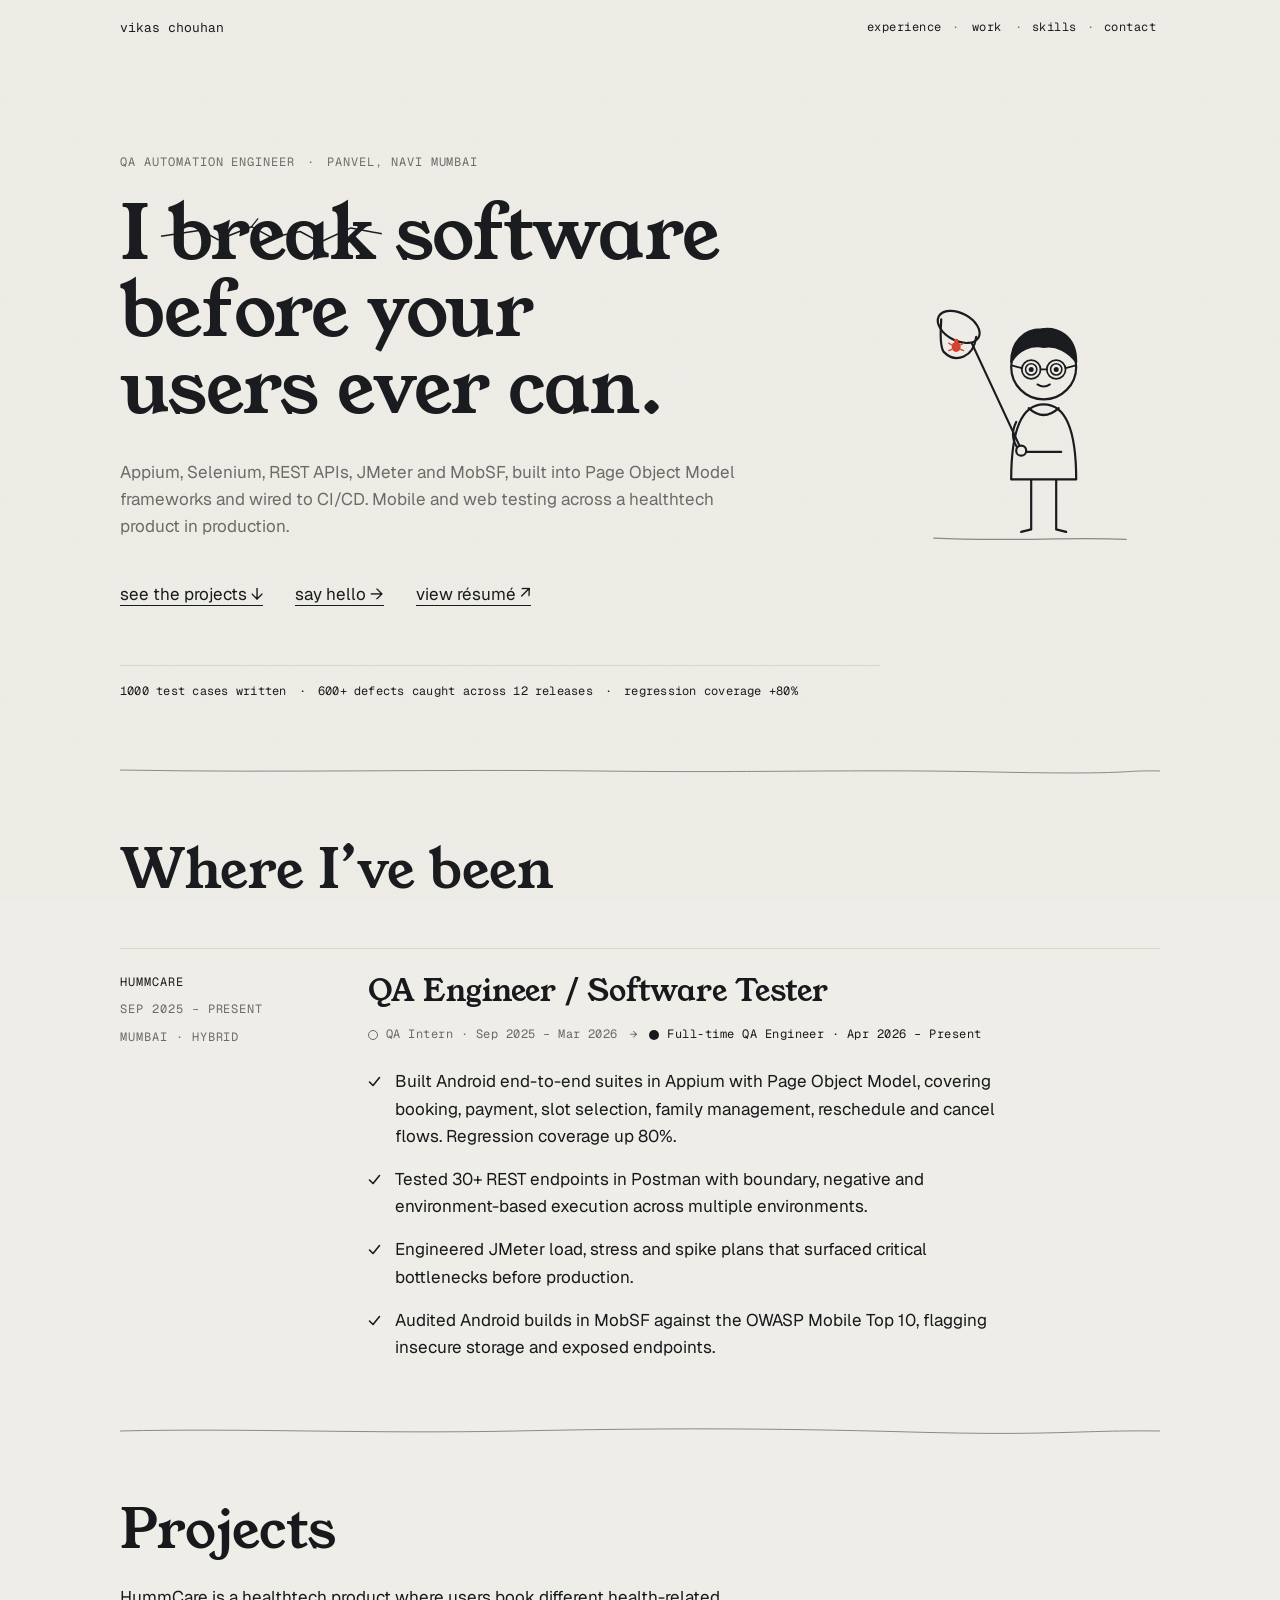
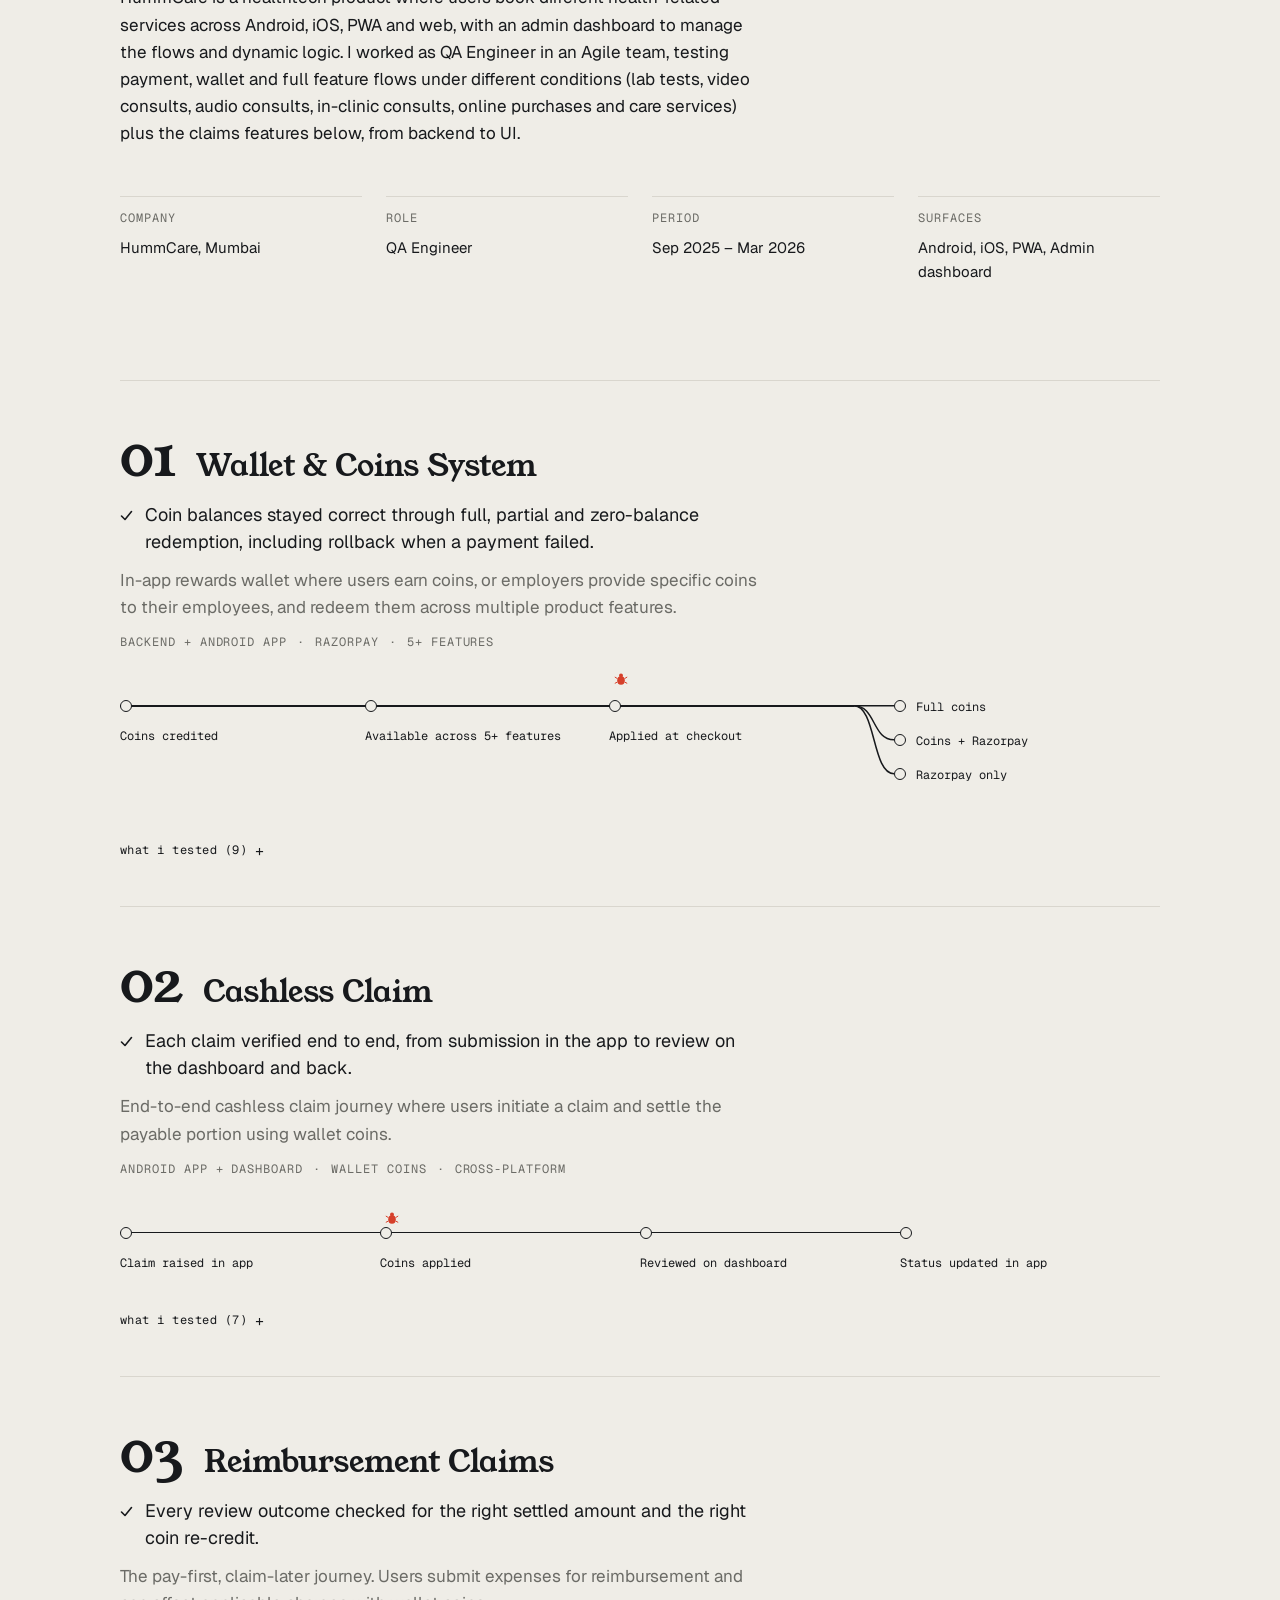
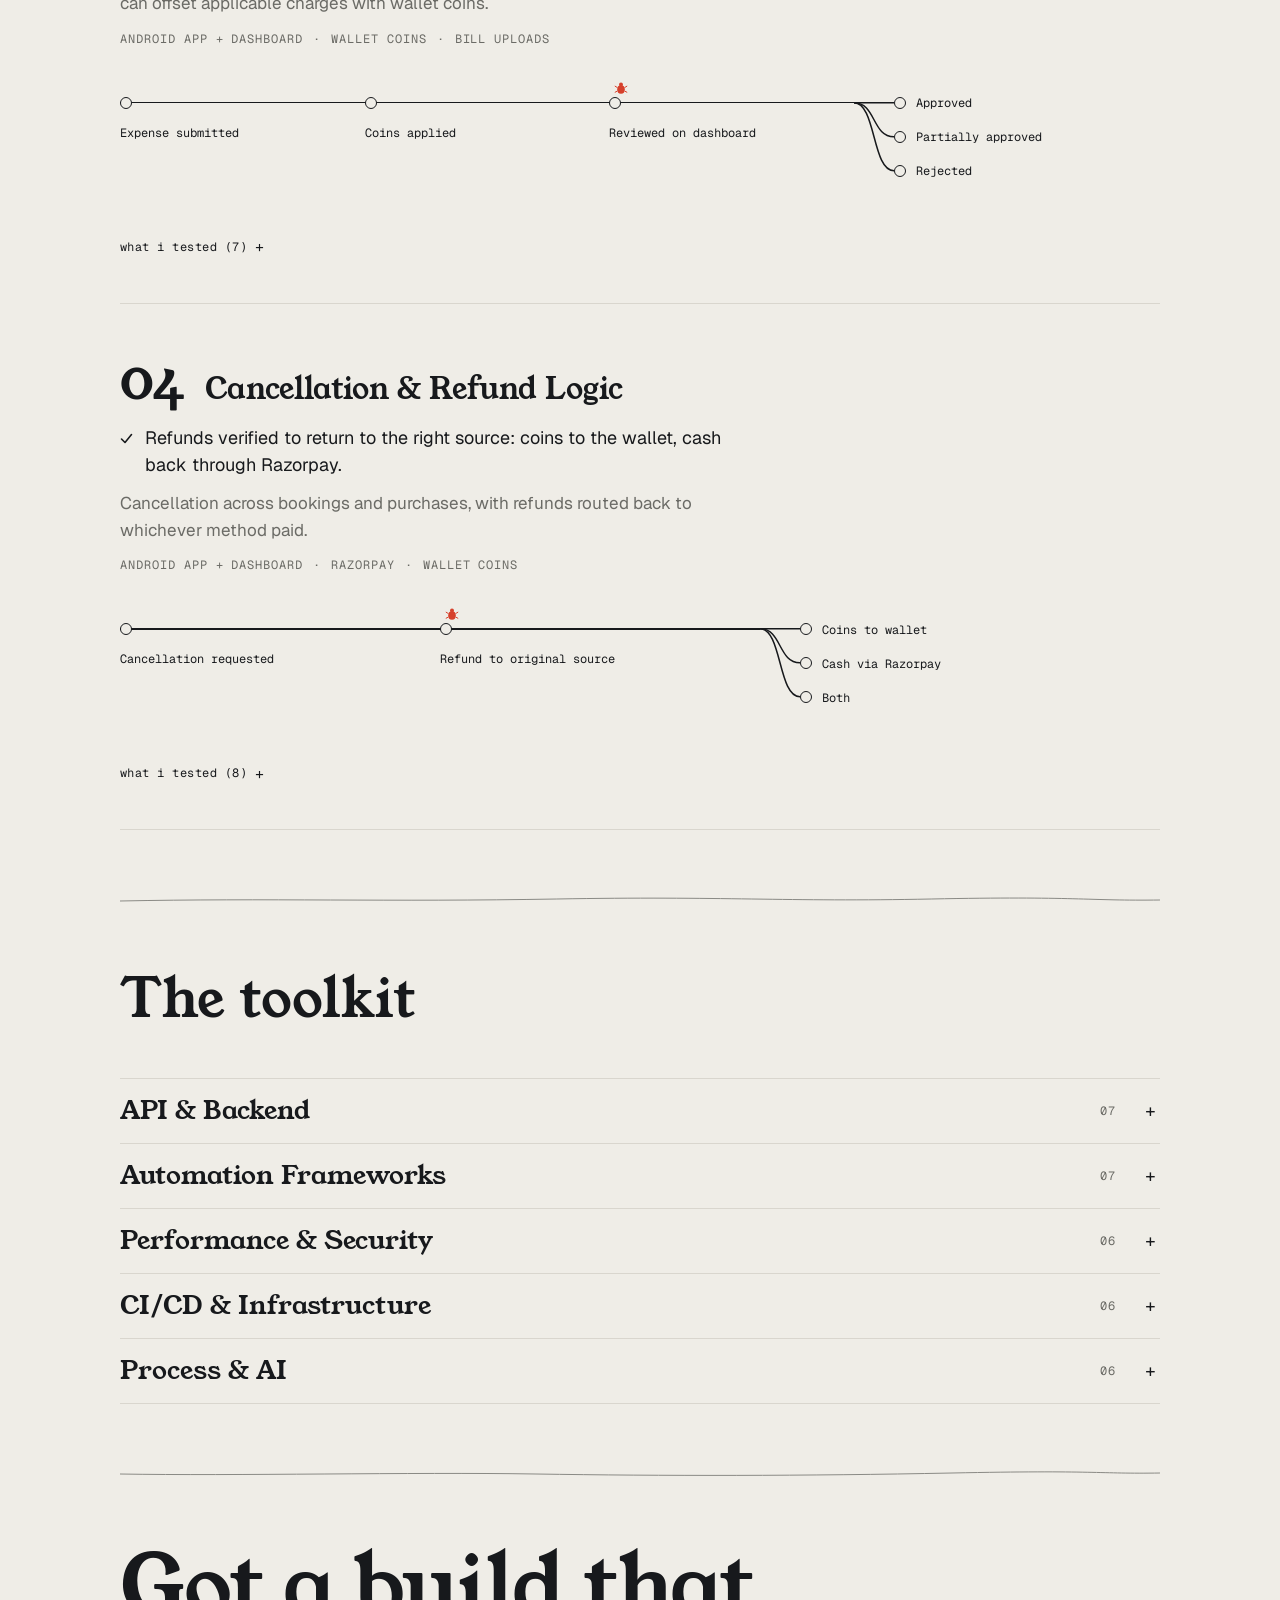
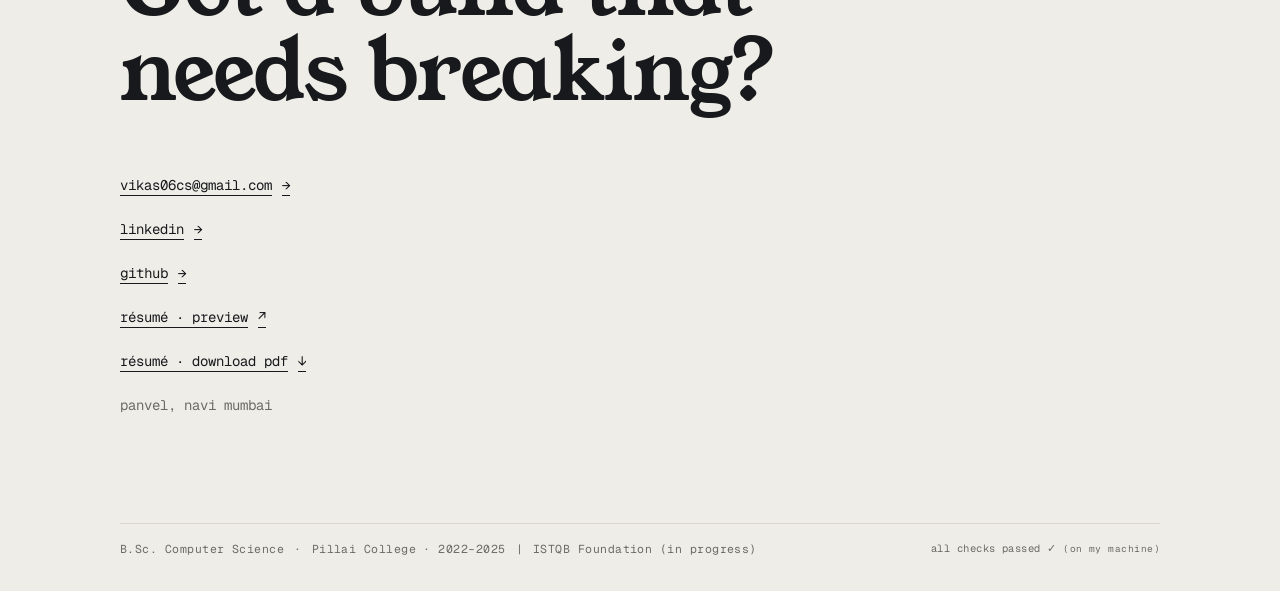
==== commit 872e762e: "Correct the intern end date, skip Jekyll processing The role track claimed "QA Intern · Sep 2025 – P" ====
--- a/index.html
+++ b/index.html
@@ -104,7 +104,7 @@
       <div class="exp-body">
         <h3 class="h3">QA Engineer / Software Tester</h3>
         <ol class="roles" aria-label="Role progression">
-          <li class="role role-past"><span class="role-dot" aria-hidden="true"></span>QA Intern &middot; Sep 2025 &ndash; Present</li>
+          <li class="role role-past"><span class="role-dot" aria-hidden="true"></span>QA Intern &middot; Sep 2025 &ndash; Mar 2026</li>
           <li class="role-arrow" aria-hidden="true">&rarr;</li>
           <li class="role"><span class="role-dot role-dot-now" aria-hidden="true"></span>Full-time QA Engineer &middot; Apr 2026 &ndash; Present</li>
         </ol>
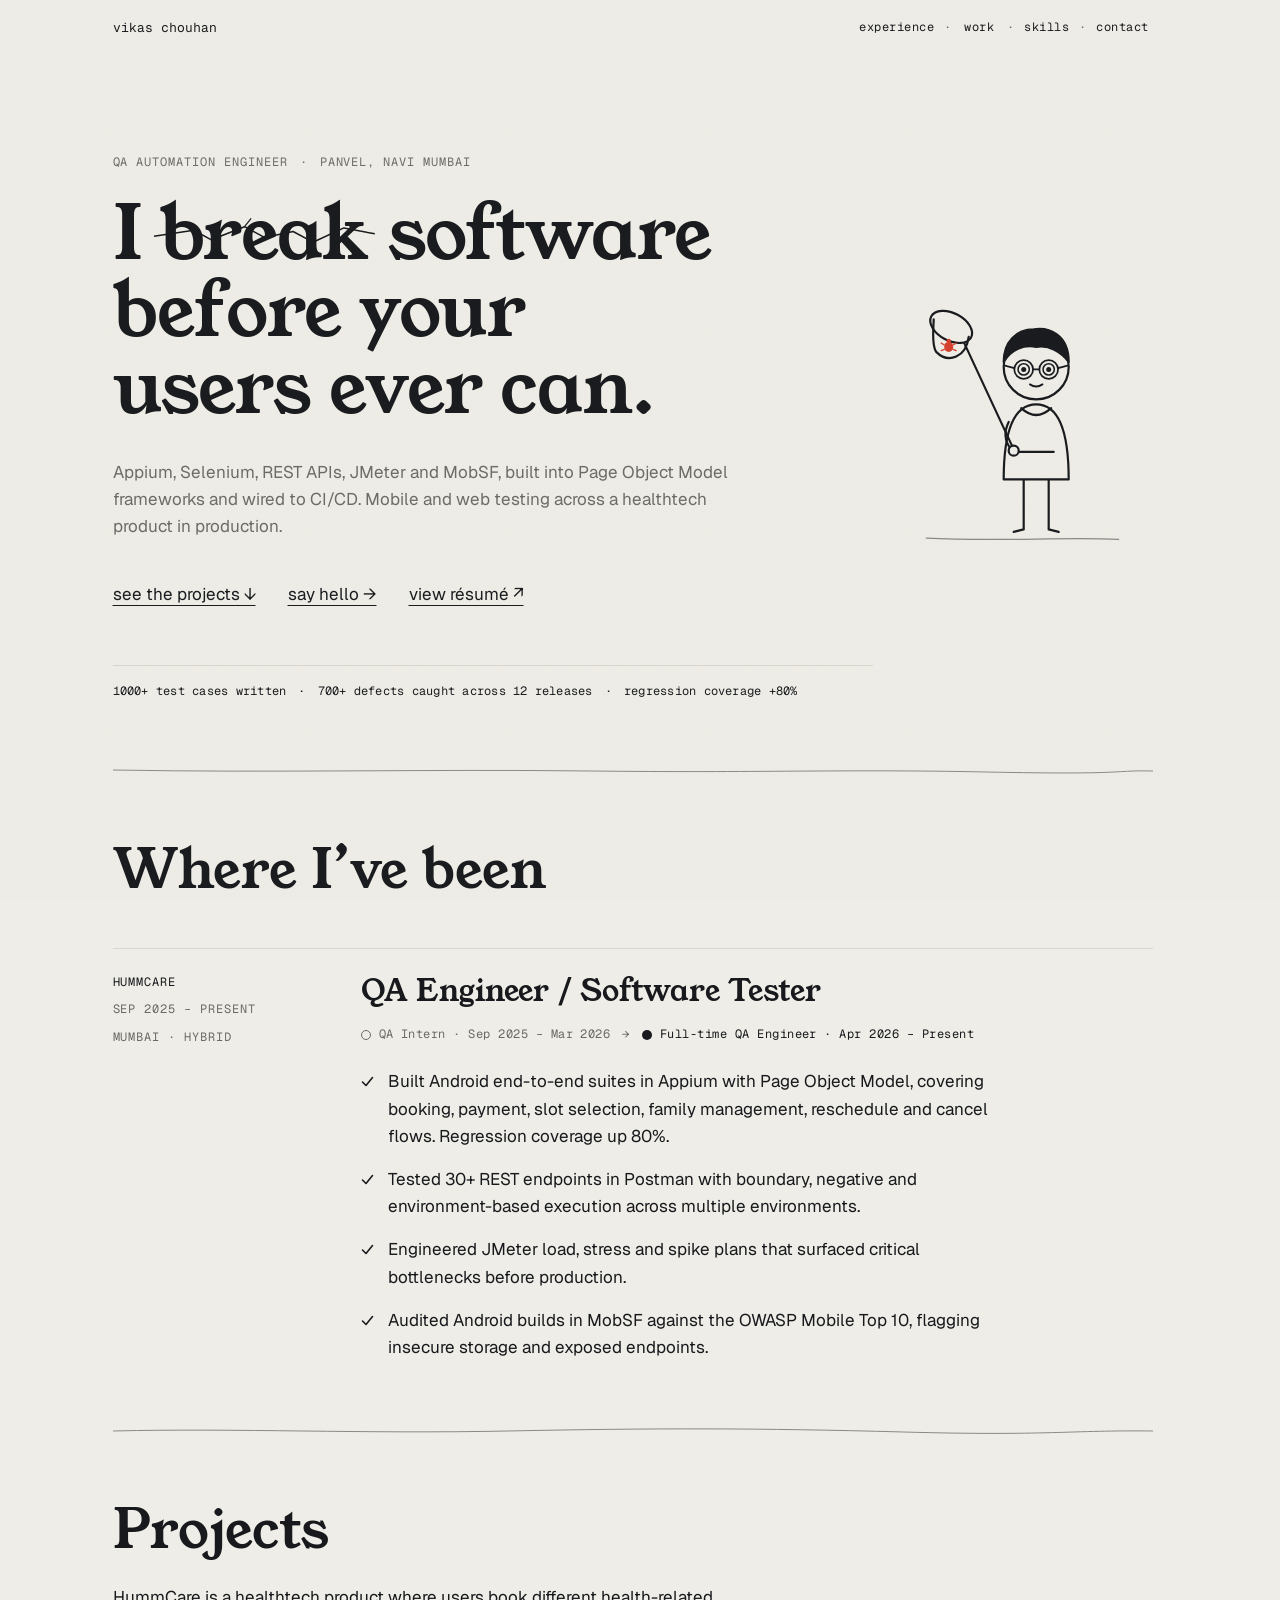
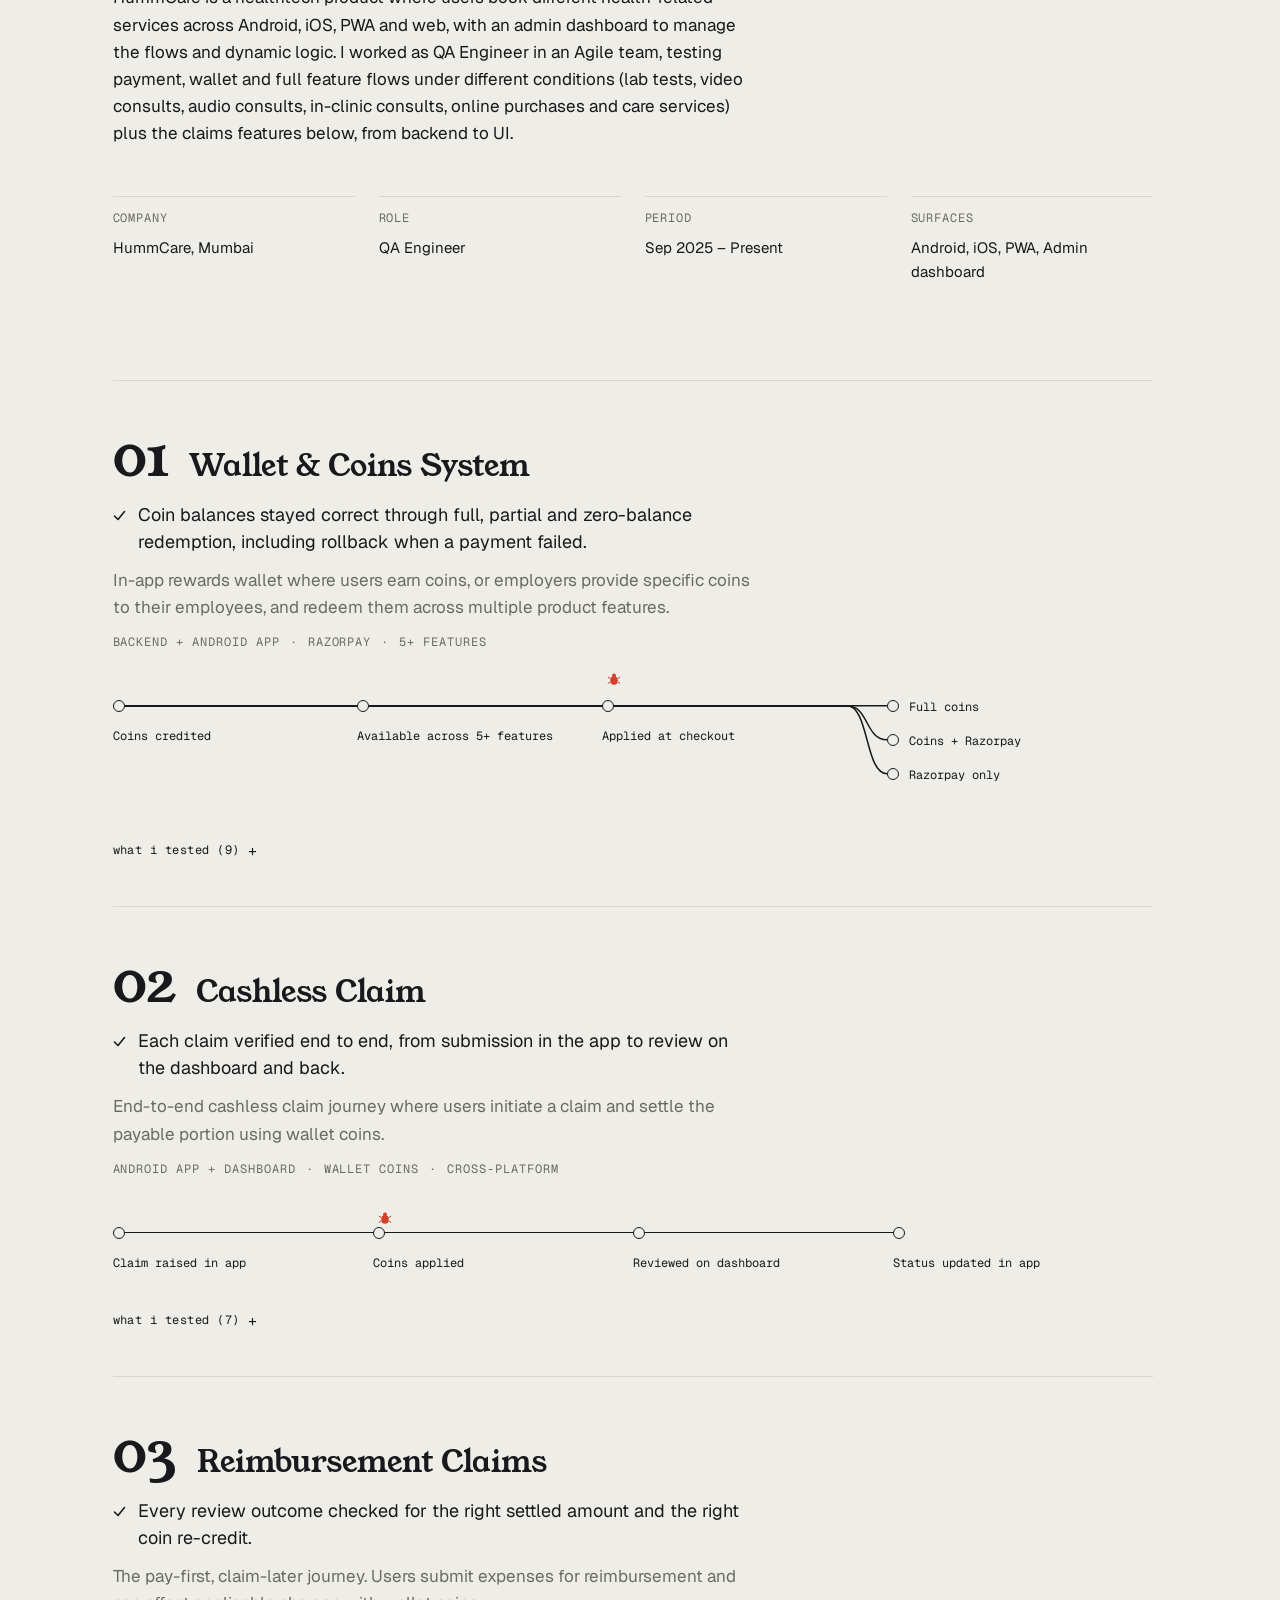
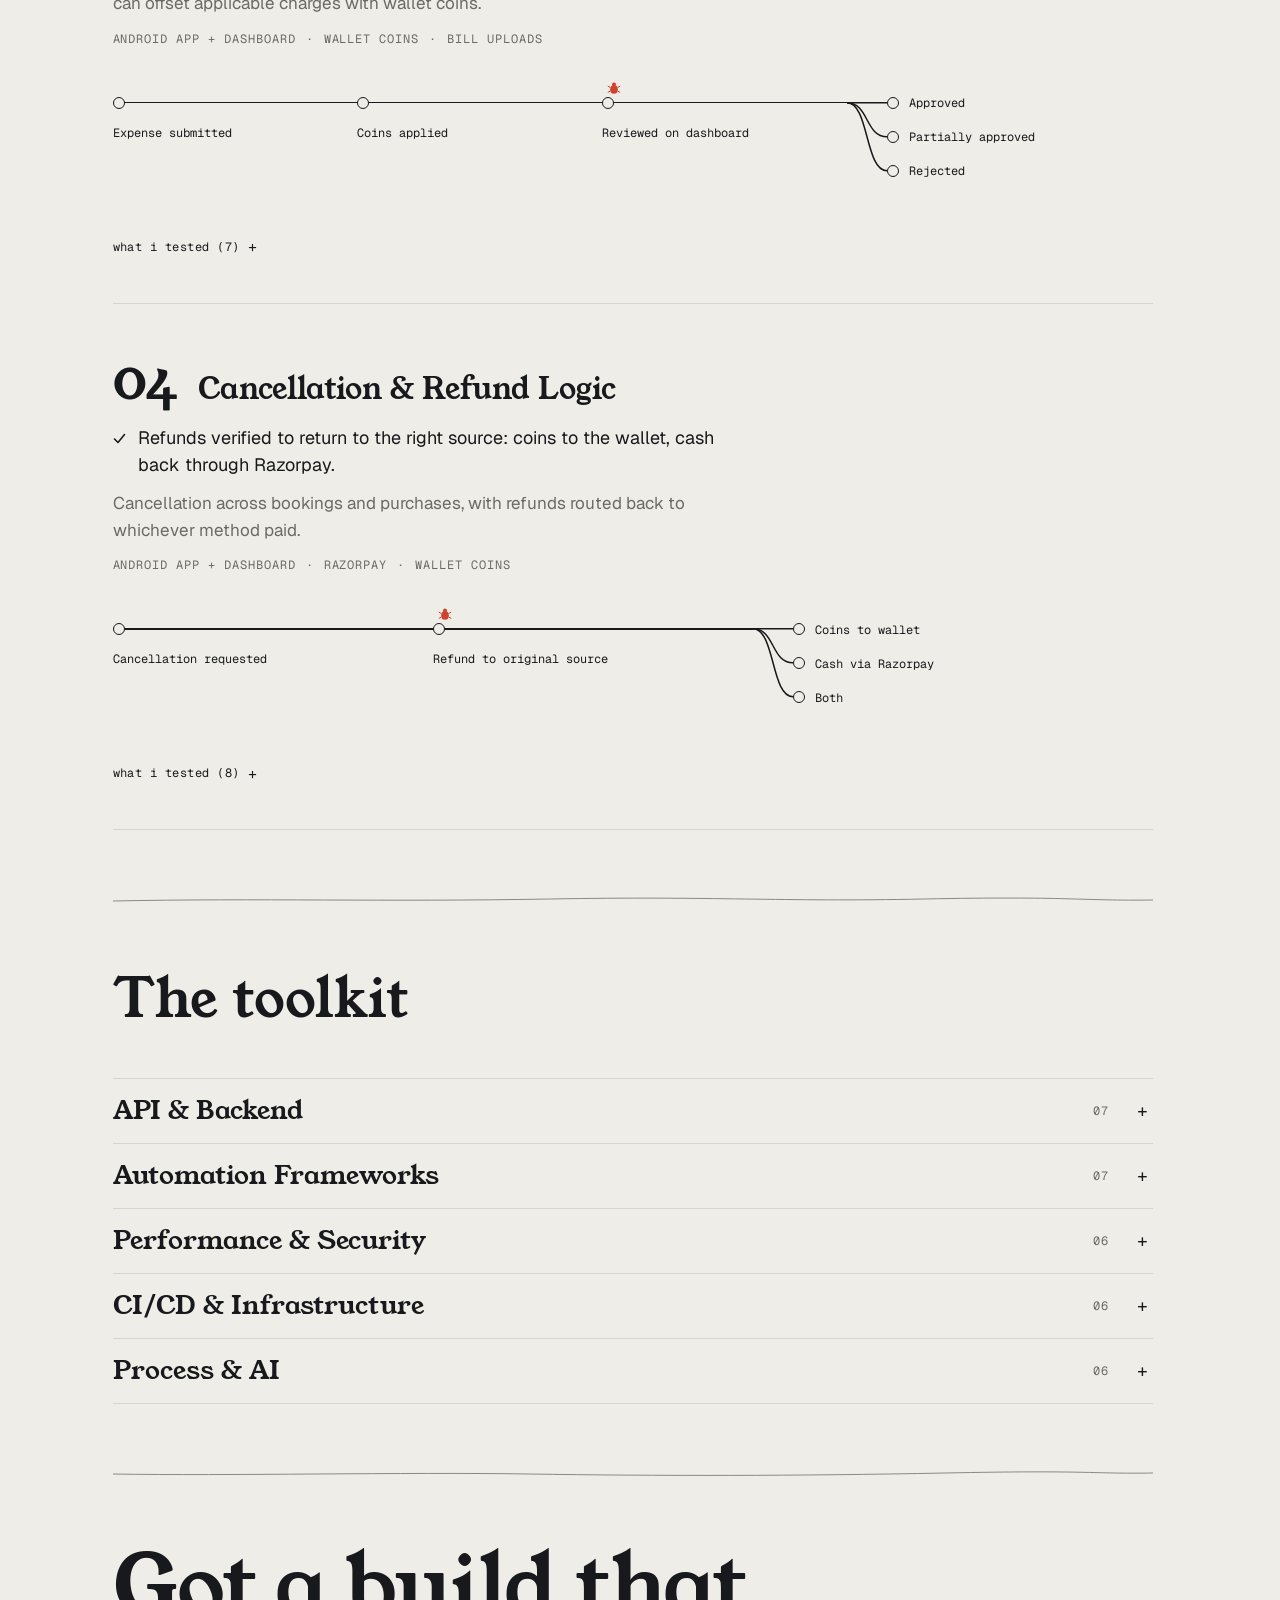
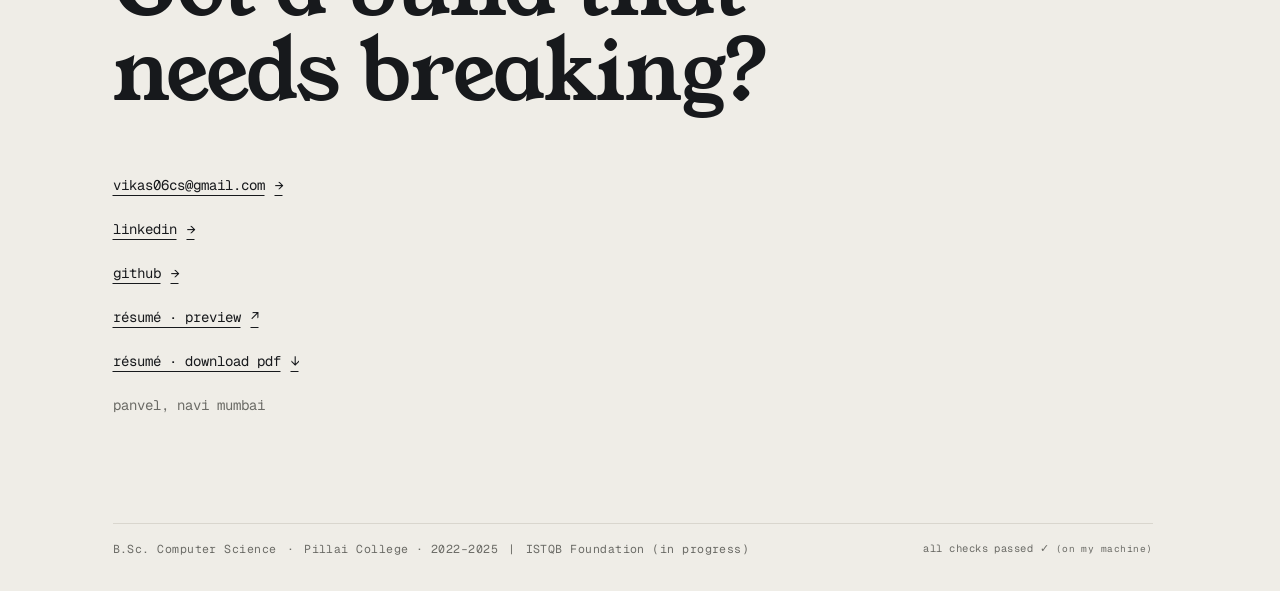
==== commit d2d0070c: "Give the companion real edge cases, fix stale dates and the résumé dialog The companion used to tell" ====
--- a/index.html
+++ b/index.html
@@ -81,9 +81,9 @@
         <button type="button" class="linkish" data-cv-open>view r&eacute;sum&eacute; &#8599;</button>
       </div>
       <p class="hero-stats">
-        <span class="nw">1000 test cases written</span>
+        <span class="nw">1000+ test cases written</span>
         <span class="sep dim" aria-hidden="true">&middot;</span>
-        <span class="nw">600+ defects caught across 12 releases</span>
+        <span class="nw">700+ defects caught across 12 releases</span>
         <span class="sep dim" aria-hidden="true">&middot;</span>
         <span class="nw">regression coverage +80%</span>
       </p>
@@ -127,7 +127,7 @@
         <div class="fact"><dt>Role</dt><dd>QA Engineer</dd></div>
       </div>
       <div class="facts-pair">
-        <div class="fact"><dt>Period</dt><dd>Sep 2025 &ndash; Mar 2026</dd></div>
+        <div class="fact"><dt>Period</dt><dd>Sep 2025 &ndash; Present</dd></div>
         <div class="fact"><dt>Surfaces</dt><dd>Android, iOS, PWA, Admin dashboard</dd></div>
       </div>
     </dl>
@@ -175,24 +175,27 @@
   </div>
 </footer>
 
-<div id="cv-modal" role="dialog" aria-modal="true" aria-label="R&eacute;sum&eacute; preview" hidden>
+<dialog id="cv-modal" aria-label="R&eacute;sum&eacute; preview">
   <div class="cv-panel">
     <div class="cv-bar">
       <span class="cv-name">vikas_chouhan_qa_resume.pdf</span>
       <div class="cv-actions">
         <a href="Vikas_Chouhan_QA_Resume.pdf" download="Vikas_Chouhan_QA_Resume.pdf">download &darr;</a>
-        <button type="button" id="cv-close" aria-label="Close preview">&times;</button>
+        <button type="button" id="cv-close" autofocus aria-label="Close preview">&times;</button>
       </div>
     </div>
     <iframe id="cv-frame" title="Vikas Chouhan r&eacute;sum&eacute;" data-src="Vikas_Chouhan_QA_Resume.pdf#view=FitH"></iframe>
-  </div>
-</div>
+    <p class="cv-fallback">
+      Nothing showing? <a href="Vikas_Chouhan_QA_Resume.pdf" target="_blank" rel="noopener">open the PDF in a new tab &#8599;</a>
+    </p>
+  </div>
+</dialog>
 
 <div id="comp-bubble" aria-live="polite"></div>
 
 <div id="comp">
   <div id="comp-inner">
-    <button type="button" id="comp-btn" aria-label="Vikas, the site&rsquo;s bug catcher. Click for a tester joke">
+    <button type="button" id="comp-btn" aria-label="Vikas, the site&rsquo;s bug catcher. Click for an edge case he&rsquo;d check">
       <svg id="comp-svg" viewBox="0 0 160 220" width="160" height="220" fill="none" stroke="#17191c" stroke-width="1.75" stroke-linecap="round" stroke-linejoin="round" aria-hidden="true">
         <g data-layer="key"><rect x="100" y="110" width="58" height="84" fill="#efede7"></rect><rect x="106" y="116" width="46" height="58" stroke-width="1.25"></rect><text x="115" y="150" font-family="Geist Mono, monospace" font-size="14" fill="#17191c" stroke="none">Esc</text></g>
         <g data-layer="floorNet"><path d="M18 197 L66 199"></path><ellipse cx="12" cy="188" rx="8" ry="12" transform="rotate(-25 12 188)" fill="#efede7"></ellipse></g>
--- a/styles.css
+++ b/styles.css
@@ -30,7 +30,12 @@
      position:sticky working on the header */
   overflow-x: hidden;
   overflow-x: clip;
-}
+  /* reserve the scrollbar so locking the page for the dialog shifts nothing */
+  scrollbar-gutter: stable;
+}
+
+/* the page behind the résumé dialog must not scroll */
+html.is-locked { overflow: hidden; }
 
 body {
   margin: 0;
@@ -348,7 +353,15 @@
 
 /* flow — wide */
 
-.flow-wide { margin-top: 48px; display: flex; align-items: flex-start; }
+.flow-wide {
+  margin-top: 48px;
+  padding: 0;
+  list-style: none;
+  display: flex;
+  align-items: flex-start;
+}
+
+.branch-list { margin: 0; padding: 0; }
 
 .station { flex: 1 1 0; min-width: 0; }
 
@@ -417,16 +430,18 @@
   position: absolute;
   bottom: 100%;
   left: 0;
-  width: 260px;
-  display: flex;
-  margin-bottom: 4px;
+  width: 284px;
+  display: flex;
+  margin-bottom: 10px;
   z-index: 5;
   pointer-events: none;
 }
 
 .bubble {
+  position: relative;
   width: max-content;
-  max-width: 240px;
+  /* wide enough that a two-line exchange keeps one line per speaker */
+  max-width: 264px;
   padding: 8px 10px;
   border: 1px solid var(--ink);
   background: var(--bg);
@@ -437,7 +452,34 @@
   text-wrap: pretty;
   text-align: left;
 }
-.bubble span { display: block; }
+.bubble > span { display: block; }
+.bubble .who { color: var(--muted); }
+
+/* The tail: an ink triangle with a background one laid over it, so the 1px
+   rule carries on around the point. --tail is set each frame so it lands over
+   the head whatever size he is; the bug markers point down-left instead. */
+.bubble::before,
+.bubble::after {
+  content: "";
+  position: absolute;
+  top: 100%;
+  right: var(--tail, 32px);
+  width: 0;
+  height: 0;
+  border: 8px solid transparent;
+  border-bottom: 0;
+  border-top-color: var(--ink);
+}
+.bubble::after {
+  top: calc(100% - 1px);
+  right: calc(var(--tail, 32px) + 1px);
+  border-width: 7px;
+  border-bottom: 0;
+  border-top-color: var(--bg);
+}
+
+.bubble-slot .bubble::before { right: auto; left: 9px; }
+.bubble-slot .bubble::after { right: auto; left: 10px; }
 
 .branches { flex: 1.25 1 0; min-width: 0; position: relative; }
 .branches > svg { position: absolute; left: 0; top: 0; overflow: visible; }
@@ -467,7 +509,7 @@
 
 /* flow — narrow */
 
-.flow-narrow { display: none; margin-top: 32px; }
+.flow-narrow { display: none; margin-top: 32px; padding: 0; list-style: none; }
 
 .nstation { display: flex; gap: 16px; min-height: 52px; }
 
@@ -766,7 +808,7 @@
   position: fixed;
   left: 0;
   top: 0;
-  width: 260px;
+  width: 284px;
   height: 0;
   z-index: 31;
   pointer-events: none;
@@ -847,21 +889,28 @@
 }
 .role-dot-now { border: 0; background: var(--ink); }
 
+/* a native dialog: the browser traps focus, handles Escape, makes the page
+   behind it inert and restores focus to whichever button opened it */
 #cv-modal {
-  position: fixed;
-  inset: 0;
-  z-index: 60;
-  background: rgba(23, 25, 28, .55);
-  display: flex;
-  align-items: center;
-  justify-content: center;
+  width: 100%;
+  height: 100%;
+  max-width: none;
+  max-height: none;
+  margin: auto;
   padding: clamp(12px, 3vw, 40px);
-}
-#cv-modal[hidden] { display: none; }
+  border: 0;
+  background: none;
+  color: var(--ink);
+  overflow: hidden;
+}
+#cv-modal[open] { display: flex; align-items: center; justify-content: center; }
+#cv-modal::backdrop { background: rgba(23, 25, 28, .55); }
 
 .cv-panel {
   width: min(860px, 100%);
-  height: min(92vh, 1100px);
+  /* the dialog's own padding sets the inset, so just fill what's left */
+  height: 100%;
+  max-height: 1100px;
   background: var(--bg);
   border: 1px solid var(--ink);
   display: flex;
@@ -903,6 +952,17 @@
 }
 
 #cv-frame { flex: 1; width: 100%; border: 0; background: #fff; }
+
+.cv-fallback {
+  flex: none;
+  margin: 0;
+  padding: 10px 16px;
+  border-top: 1px solid var(--line);
+  font-family: var(--mono);
+  font-size: 11.5px;
+  color: var(--muted);
+}
+.cv-fallback a { color: var(--muted); text-decoration-color: var(--muted); }
 
 /* ---------- breakpoints ---------- */
 
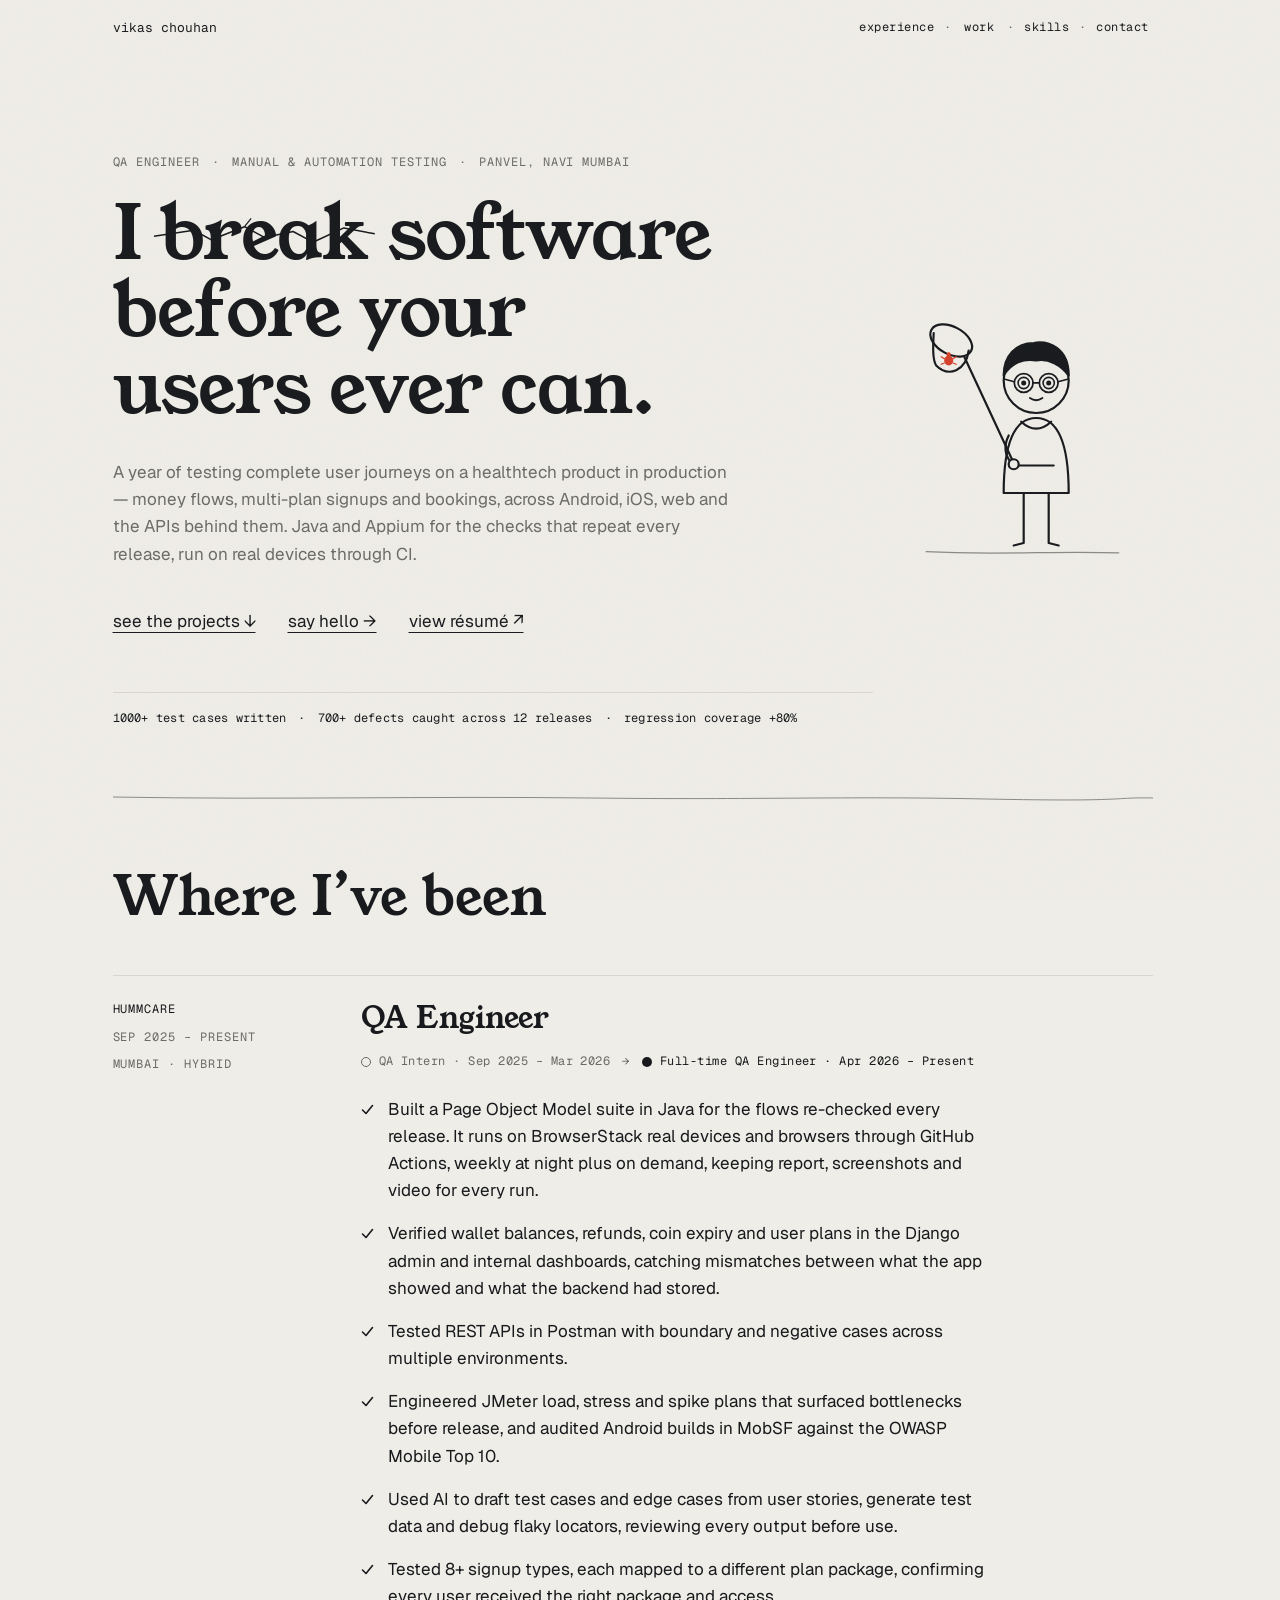
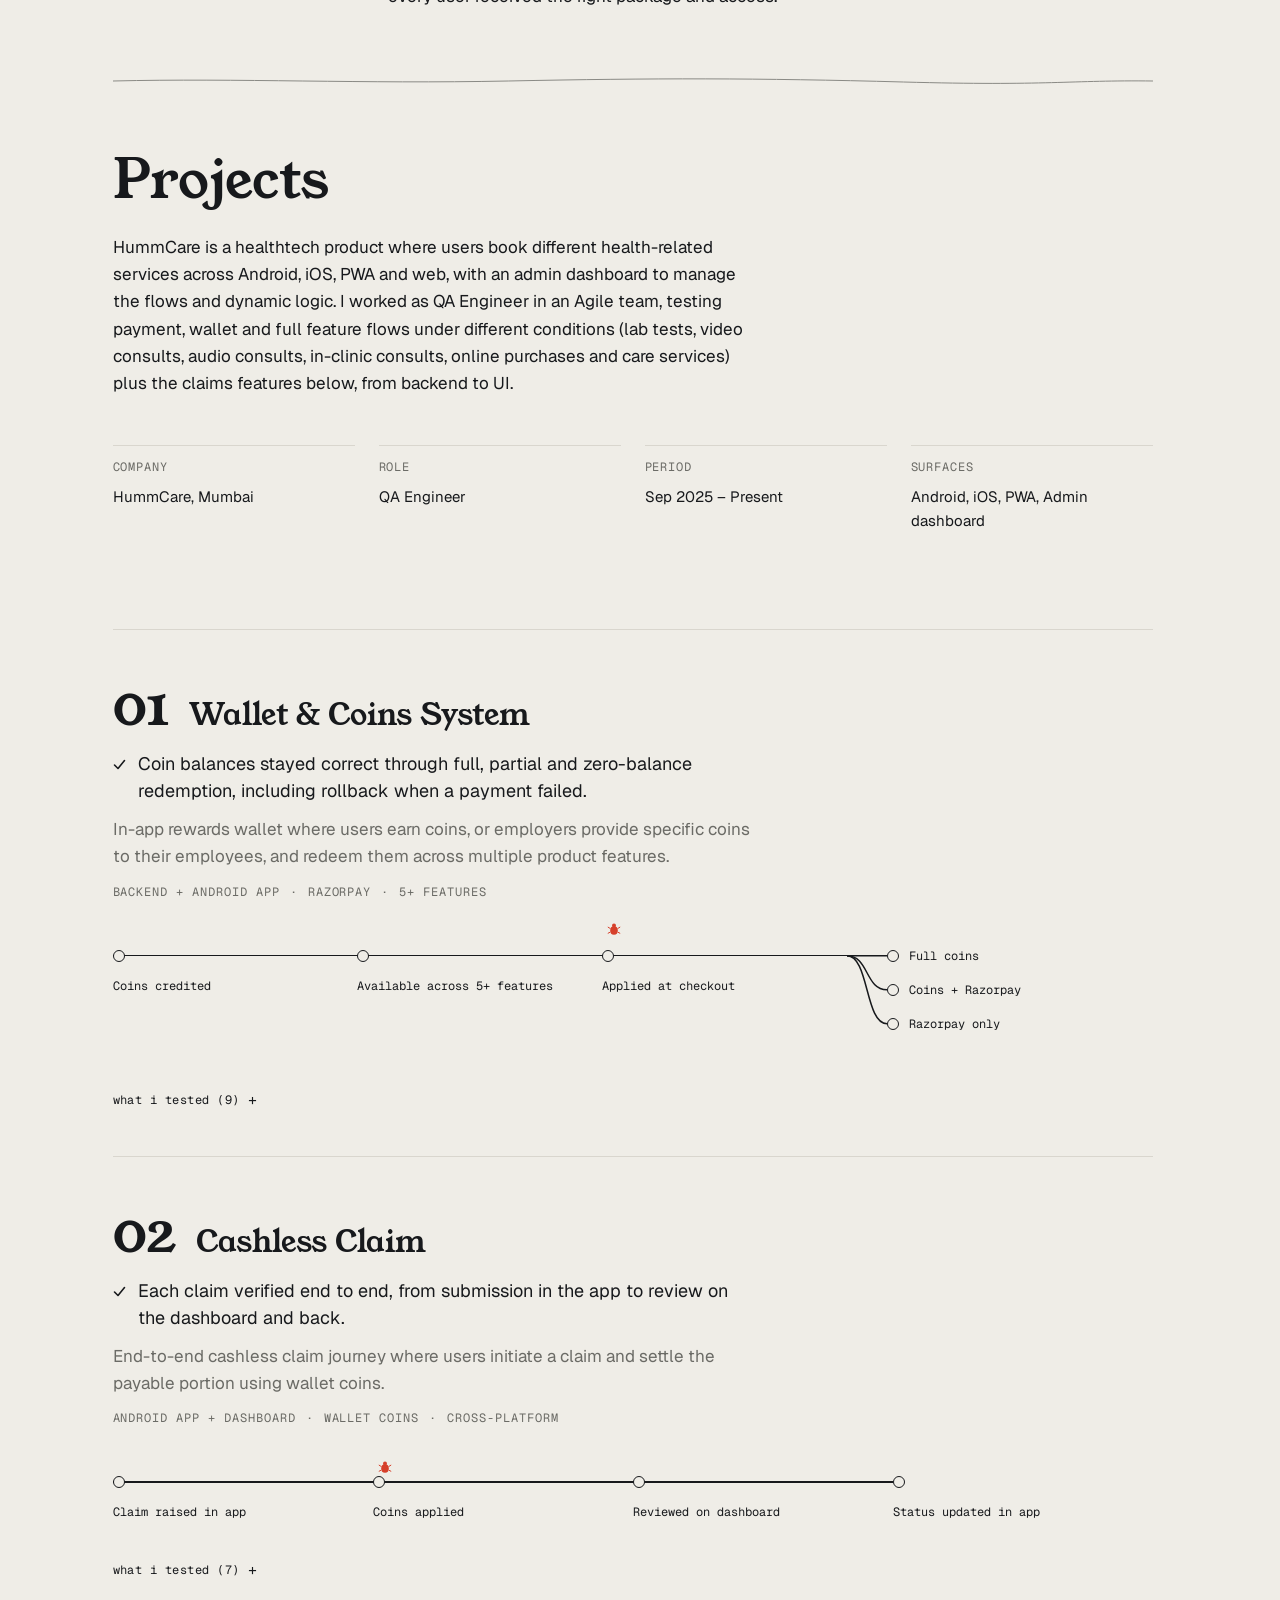
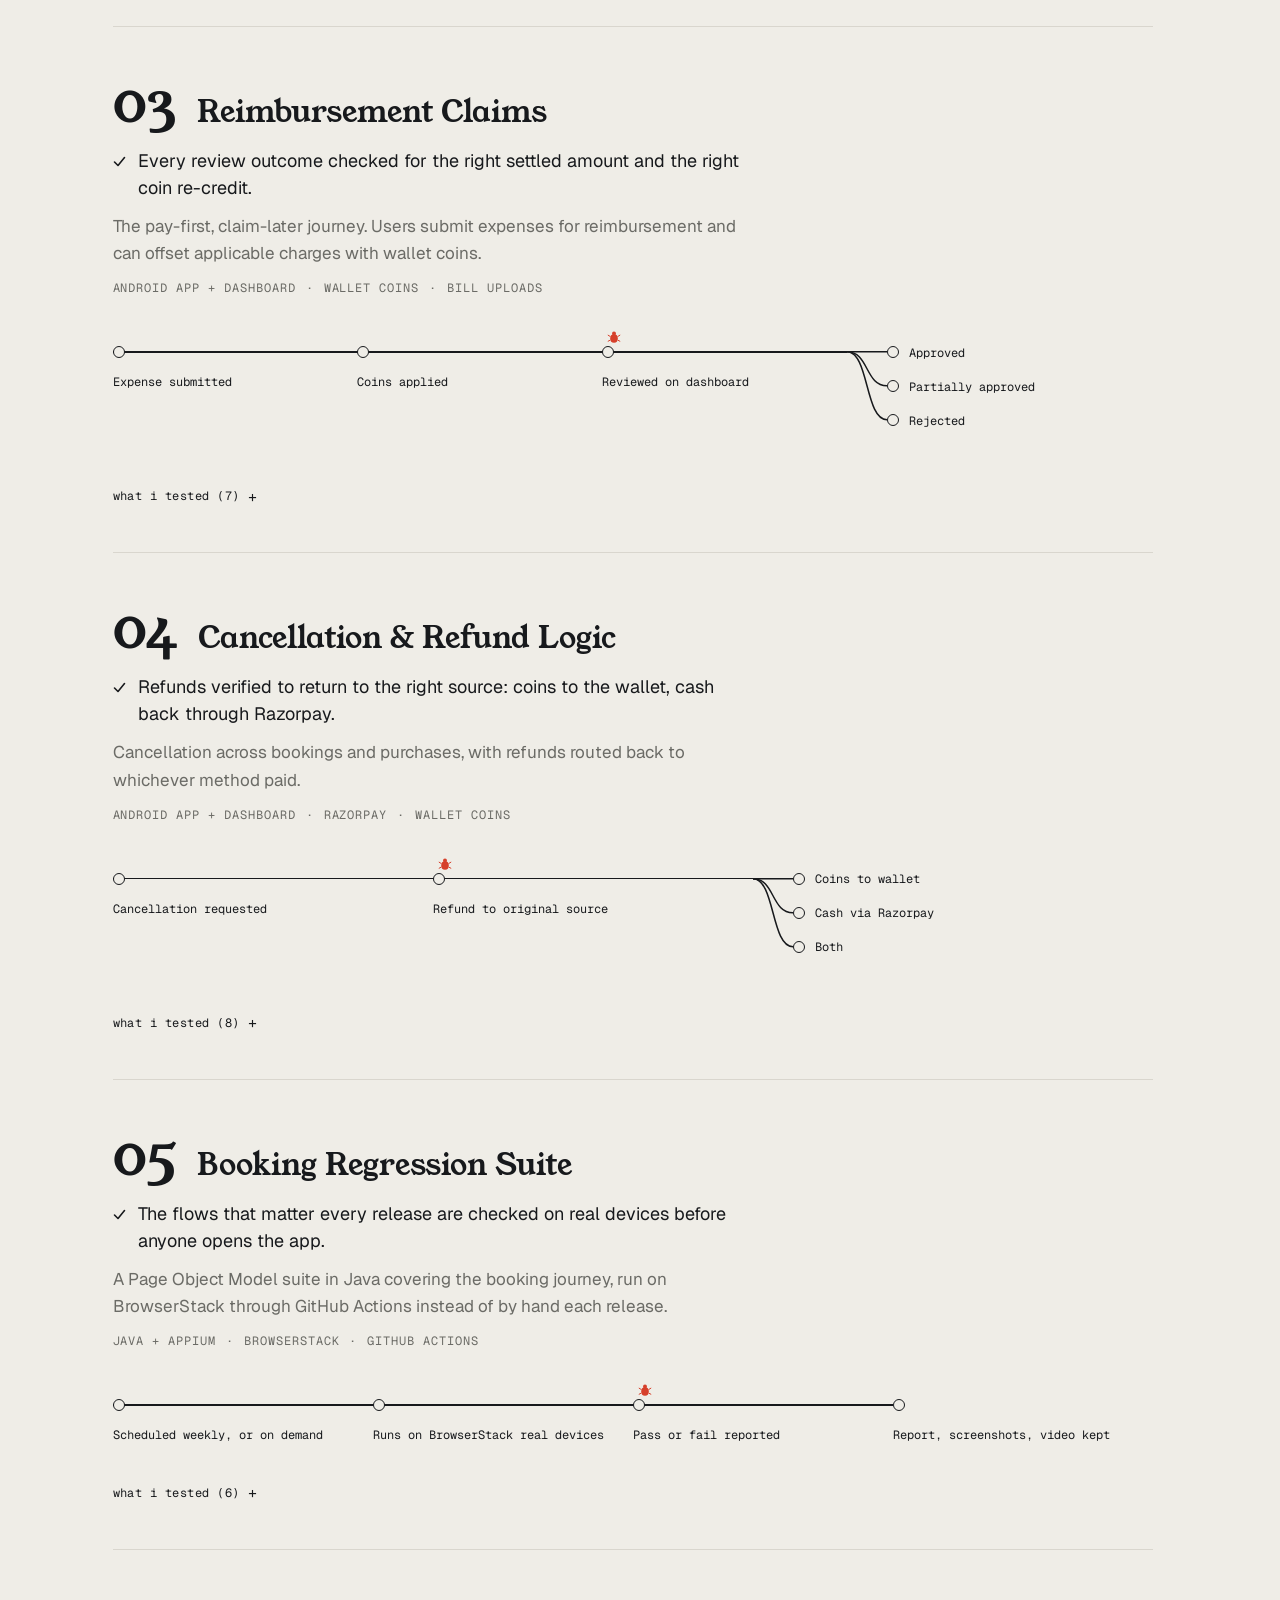
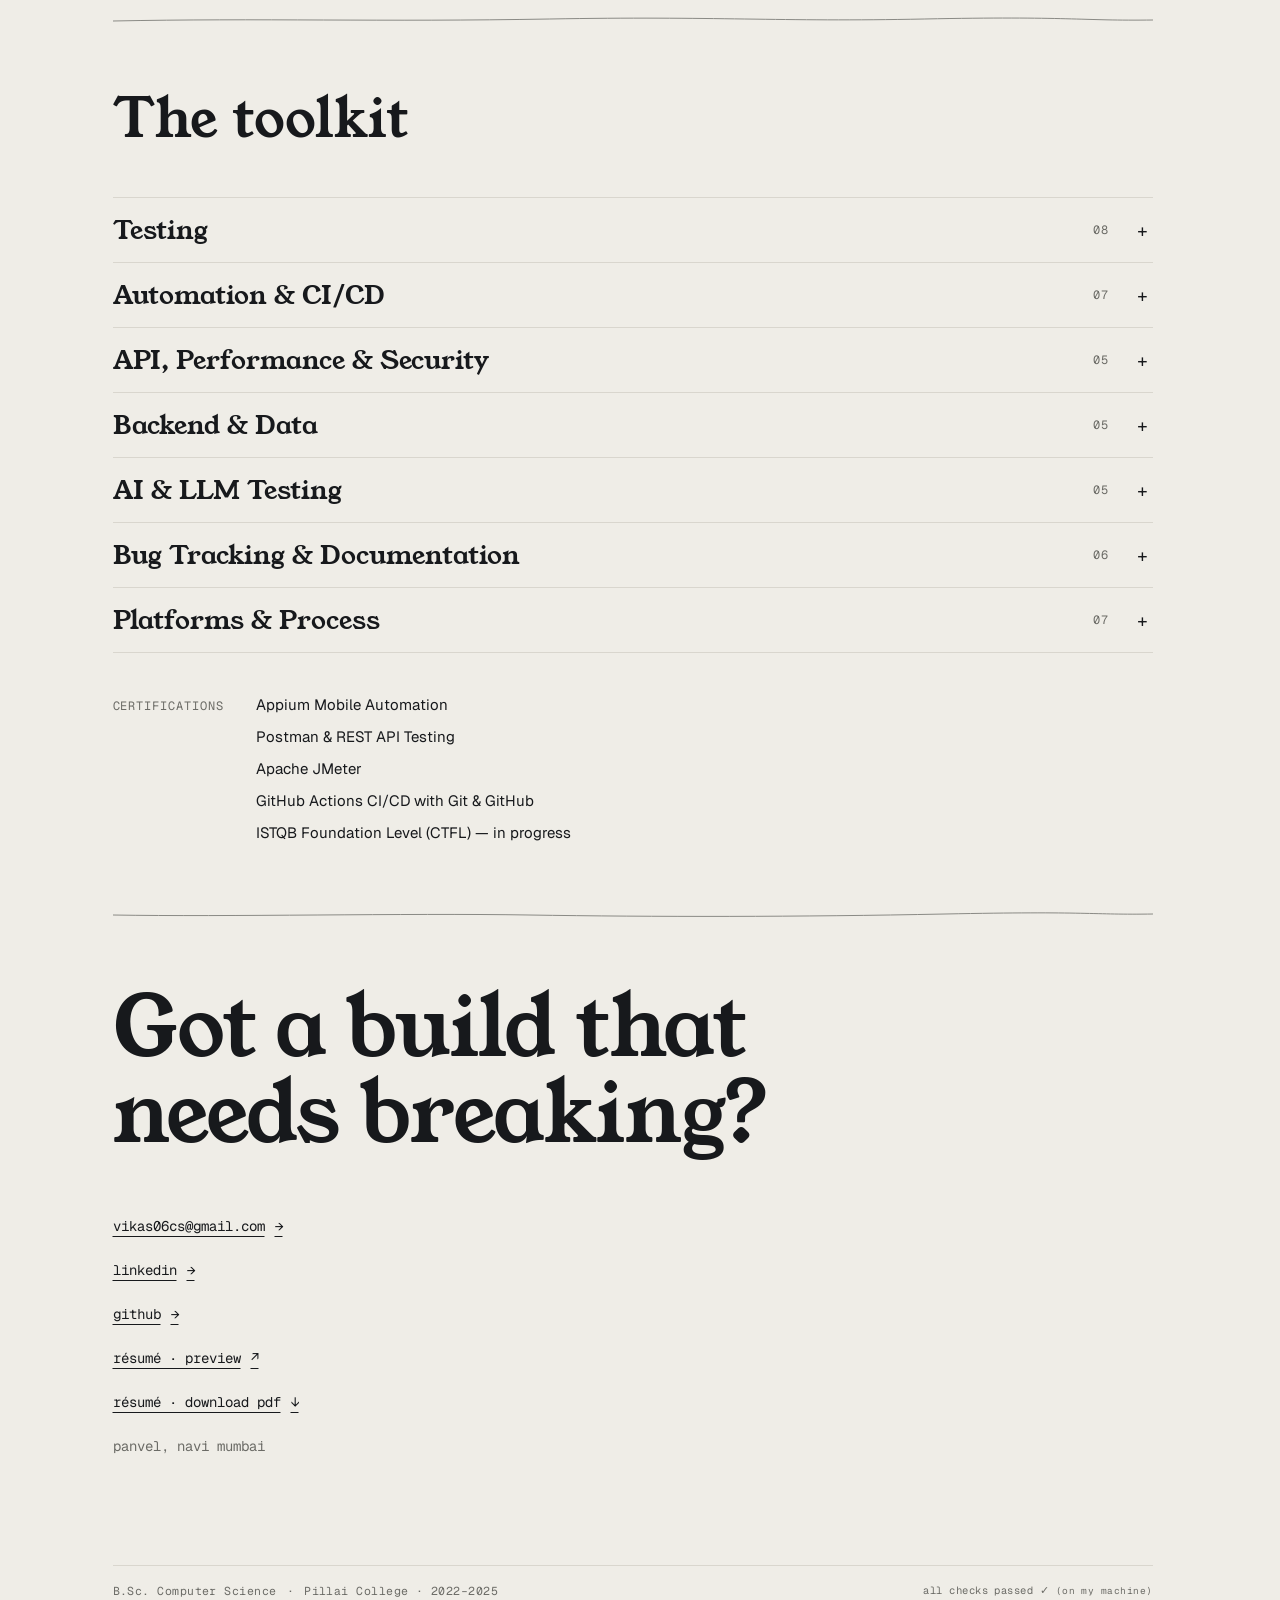
==== commit ddfcf926: "Align the site with the updated résumé, rebuild the skills section The résumé moved on and the site " ====
--- a/index.html
+++ b/index.html
@@ -3,21 +3,21 @@
 <head>
 <meta charset="utf-8">
 <meta name="viewport" content="width=device-width, initial-scale=1">
-<title>Vikas Chouhan — QA Automation Engineer</title>
-<meta name="description" content="QA Automation Engineer in Panvel, Navi Mumbai. Appium, Selenium, REST APIs, JMeter and MobSF, built into Page Object Model frameworks and wired to CI/CD.">
+<title>Vikas Chouhan — QA Engineer</title>
+<meta name="description" content="QA Engineer in Panvel, Navi Mumbai. Manual and automation testing across Android, iOS, web and APIs — Java, Appium, Postman, JMeter and MobSF, wired to CI/CD.">
 <meta name="color-scheme" content="light">
 <link rel="canonical" href="https://vikaschouhan06.github.io/">
 <meta name="theme-color" content="#efede7">
-<meta property="og:title" content="Vikas Chouhan — QA Automation Engineer">
-<meta property="og:description" content="I break software before your users ever can. Appium, Selenium, REST APIs, JMeter and MobSF, wired to CI/CD.">
+<meta property="og:title" content="Vikas Chouhan — QA Engineer">
+<meta property="og:description" content="I break software before your users ever can. Manual and automation testing across mobile, web and APIs.">
 <meta property="og:type" content="website">
 <meta property="og:url" content="https://vikaschouhan06.github.io/">
 <meta property="og:image" content="https://vikaschouhan06.github.io/og.png">
 <meta property="og:image:width" content="1200">
 <meta property="og:image:height" content="630">
-<meta property="og:image:alt" content="Vikas Chouhan, QA Automation Engineer — I break software before your users ever can.">
+<meta property="og:image:alt" content="Vikas Chouhan, QA Engineer — I break software before your users ever can.">
 <meta name="twitter:card" content="summary_large_image">
-<meta name="twitter:title" content="Vikas Chouhan — QA Automation Engineer">
+<meta name="twitter:title" content="Vikas Chouhan — QA Engineer">
 <meta name="twitter:description" content="I break software before your users ever can.">
 <meta name="twitter:image" content="https://vikaschouhan06.github.io/og.png">
 <link rel="preconnect" href="https://fonts.googleapis.com">
@@ -32,10 +32,10 @@
   "name": "Vikas Chouhan",
   "url": "https://vikaschouhan06.github.io/",
   "email": "mailto:vikas06cs@gmail.com",
-  "jobTitle": "QA Automation Engineer",
+  "jobTitle": "QA Engineer",
   "address": { "@type": "PostalAddress", "addressLocality": "Panvel, Navi Mumbai", "addressCountry": "IN" },
   "alumniOf": { "@type": "CollegeOrUniversity", "name": "Pillai College" },
-  "knowsAbout": ["Test Automation", "Appium", "Selenium WebDriver", "REST API Testing", "Apache JMeter", "MobSF", "Page Object Model", "CI/CD"],
+  "knowsAbout": ["Manual Testing", "Test Automation", "Java", "Appium", "Selenium", "Playwright", "REST API Testing", "Postman", "Apache JMeter", "MobSF", "Page Object Model", "BrowserStack", "GitHub Actions"],
   "sameAs": [
     "https://github.com/VikasChouhan06",
     "https://linkedin.com/in/vikas-chouhan-85164b273"
@@ -69,12 +69,14 @@
   <section id="hero" class="hero" aria-label="Intro">
     <div class="hero-text">
       <p class="eyebrow">
-        <span class="nw">QA Automation Engineer</span>
+        <span class="nw">QA Engineer</span>
+        <span class="sep" aria-hidden="true">&middot;</span>
+        <span class="nw">Manual &amp; automation testing</span>
         <span class="sep" aria-hidden="true">&middot;</span>
         <span class="nw">Panvel, Navi Mumbai</span>
       </p>
       <h1 class="hero-h">I <span class="strike">break<svg aria-hidden="true" viewBox="0 0 100 40" preserveAspectRatio="none"><path d="M0 22 L18 17 L26 25 L41 14 L50 23 L63 18 L72 27 L86 15 L100 20" fill="none" stroke="#17191c" stroke-width="1.5" vector-effect="non-scaling-stroke" stroke-linejoin="round"></path><path d="M41 14 L44 7 M72 27 L70 34" fill="none" stroke="#17191c" stroke-width="1.2" vector-effect="non-scaling-stroke"></path></svg></span> software before your users ever&nbsp;can.</h1>
-      <p class="hero-sub">Appium, Selenium, REST APIs, JMeter and MobSF, built into Page Object Model frameworks and wired to CI/CD. Mobile and web testing across a healthtech product in production.</p>
+      <p class="hero-sub">A year of testing complete user journeys on a healthtech product in production — money flows, multi-plan signups and bookings, across Android, iOS, web and the APIs behind them. Java and Appium for the checks that repeat every release, run on real devices through CI.</p>
       <div class="hero-cta">
         <a href="#work">see the projects &darr;</a>
         <a href="#contact">say hello &rarr;</a>
@@ -102,7 +104,7 @@
         <span class="nw dim">Mumbai &middot; Hybrid</span>
       </div>
       <div class="exp-body">
-        <h3 class="h3">QA Engineer / Software Tester</h3>
+        <h3 class="h3">QA Engineer</h3>
         <ol class="roles" aria-label="Role progression">
           <li class="role role-past"><span class="role-dot" aria-hidden="true"></span>QA Intern &middot; Sep 2025 &ndash; Mar 2026</li>
           <li class="role-arrow" aria-hidden="true">&rarr;</li>
@@ -140,6 +142,10 @@
   <section id="skills" class="section" aria-labelledby="skills-h">
     <h2 id="skills-h" class="h2">The toolkit</h2>
     <div class="skills" id="skills-list"></div>
+    <div class="certs">
+      <h3 class="certs-h">Certifications</h3>
+      <ul class="certs-list" id="certs"></ul>
+    </div>
   </section>
 
 
@@ -168,8 +174,6 @@
       <span class="nw">B.Sc. Computer Science</span>
       <span aria-hidden="true">&middot;</span>
       <span class="nw">Pillai College &middot; 2022&ndash;2025</span>
-      <span aria-hidden="true">|</span>
-      <span class="nw">ISTQB Foundation (in progress)</span>
     </div>
     <span class="foot-right nw">all checks passed &#10003; <span class="foot-aside">(on my machine)</span></span>
   </div>
--- a/styles.css
+++ b/styles.css
@@ -481,6 +481,21 @@
 .bubble-slot .bubble::before { right: auto; left: 9px; }
 .bubble-slot .bubble::after { right: auto; left: 10px; }
 
+/* speaking downward: the box hangs from the point instead of sitting on it */
+#comp-bubble.is-below .bubble { top: 0; bottom: auto; }
+#comp-bubble.is-below .bubble::before {
+  top: auto;
+  bottom: 100%;
+  border-top: 0;
+  border-bottom: 8px solid var(--ink);
+}
+#comp-bubble.is-below .bubble::after {
+  top: auto;
+  bottom: calc(100% - 1px);
+  border-top: 0;
+  border-bottom: 7px solid var(--bg);
+}
+
 .branches { flex: 1.25 1 0; min-width: 0; position: relative; }
 .branches > svg { position: absolute; left: 0; top: 0; overflow: visible; }
 
@@ -655,7 +670,61 @@
 }
 [aria-expanded="true"] .skill-plus { transform: rotate(45deg); }
 
-.skill-text { margin: 0; padding: 0 40px 24px 0; max-width: 680px; text-wrap: pretty; }
+/* claim first, then the tools — same shape as a project card */
+.skill-proof {
+  margin: 0;
+  padding: 0 40px 0 0;
+  max-width: 680px;
+  display: flex;
+  gap: 12px;
+  text-wrap: pretty;
+}
+.skill-proof svg { flex: none; margin-top: 7px; }
+
+.skill-tools {
+  margin: 14px 0 0;
+  padding: 0 40px 24px 0;
+  list-style: none;
+  display: flex;
+  flex-wrap: wrap;
+  gap: 8px;
+}
+.skill-tools li {
+  padding: 4px 10px;
+  border: 1px solid var(--line);
+  font-family: var(--mono);
+  font-size: 11.5px;
+  letter-spacing: .02em;
+  color: var(--muted);
+  white-space: nowrap;
+}
+
+/* ---------- certifications ---------- */
+
+.certs { margin-top: 40px; display: flex; flex-wrap: wrap; gap: 12px 32px; align-items: baseline; }
+
+.certs-h {
+  margin: 0;
+  flex: none;
+  font-family: var(--mono);
+  font-size: 12px;
+  font-weight: 400;
+  text-transform: uppercase;
+  letter-spacing: .08em;
+  color: var(--muted);
+}
+
+.certs-list {
+  margin: 0;
+  padding: 0;
+  list-style: none;
+  flex: 1 1 420px;
+  display: flex;
+  flex-direction: column;
+  gap: 8px;
+  font-size: 15px;
+}
+.certs-list li { text-wrap: pretty; }
 
 /* ---------- experience ---------- */
 
@@ -996,7 +1065,9 @@
   .projects { margin-top: 64px; }
 
   .flow-wide { display: none; }
-  .flow-narrow { display: block; }
+  /* indent so the bug marker, which hangs 17px left of the rail, clears
+     the gutter instead of being cut off at the edge of the screen */
+  .flow-narrow { display: block; padding-left: 18px; }
 
   #contact-anchor { width: 130px; height: 179px; }
 }
@@ -1013,6 +1084,15 @@
   .nav-sep { font-size: 11px; }
 
   .hero-cta { gap: 8px 20px; }
+
+  /* "needs breaking?" is held together by an nbsp and overruns at 44px */
+  .h1-contact { font-size: 34px; }
+
+  /* the role track runs past the screen in one line at this width */
+  .roles { flex-direction: column; align-items: flex-start; gap: 10px; }
+  .role { white-space: normal; align-items: flex-start; }
+  .role-dot { margin-top: 5px; }
+  .role-arrow { transform: rotate(90deg); }
 }
 
 /* ---------- print: recruiters PDF these ---------- */
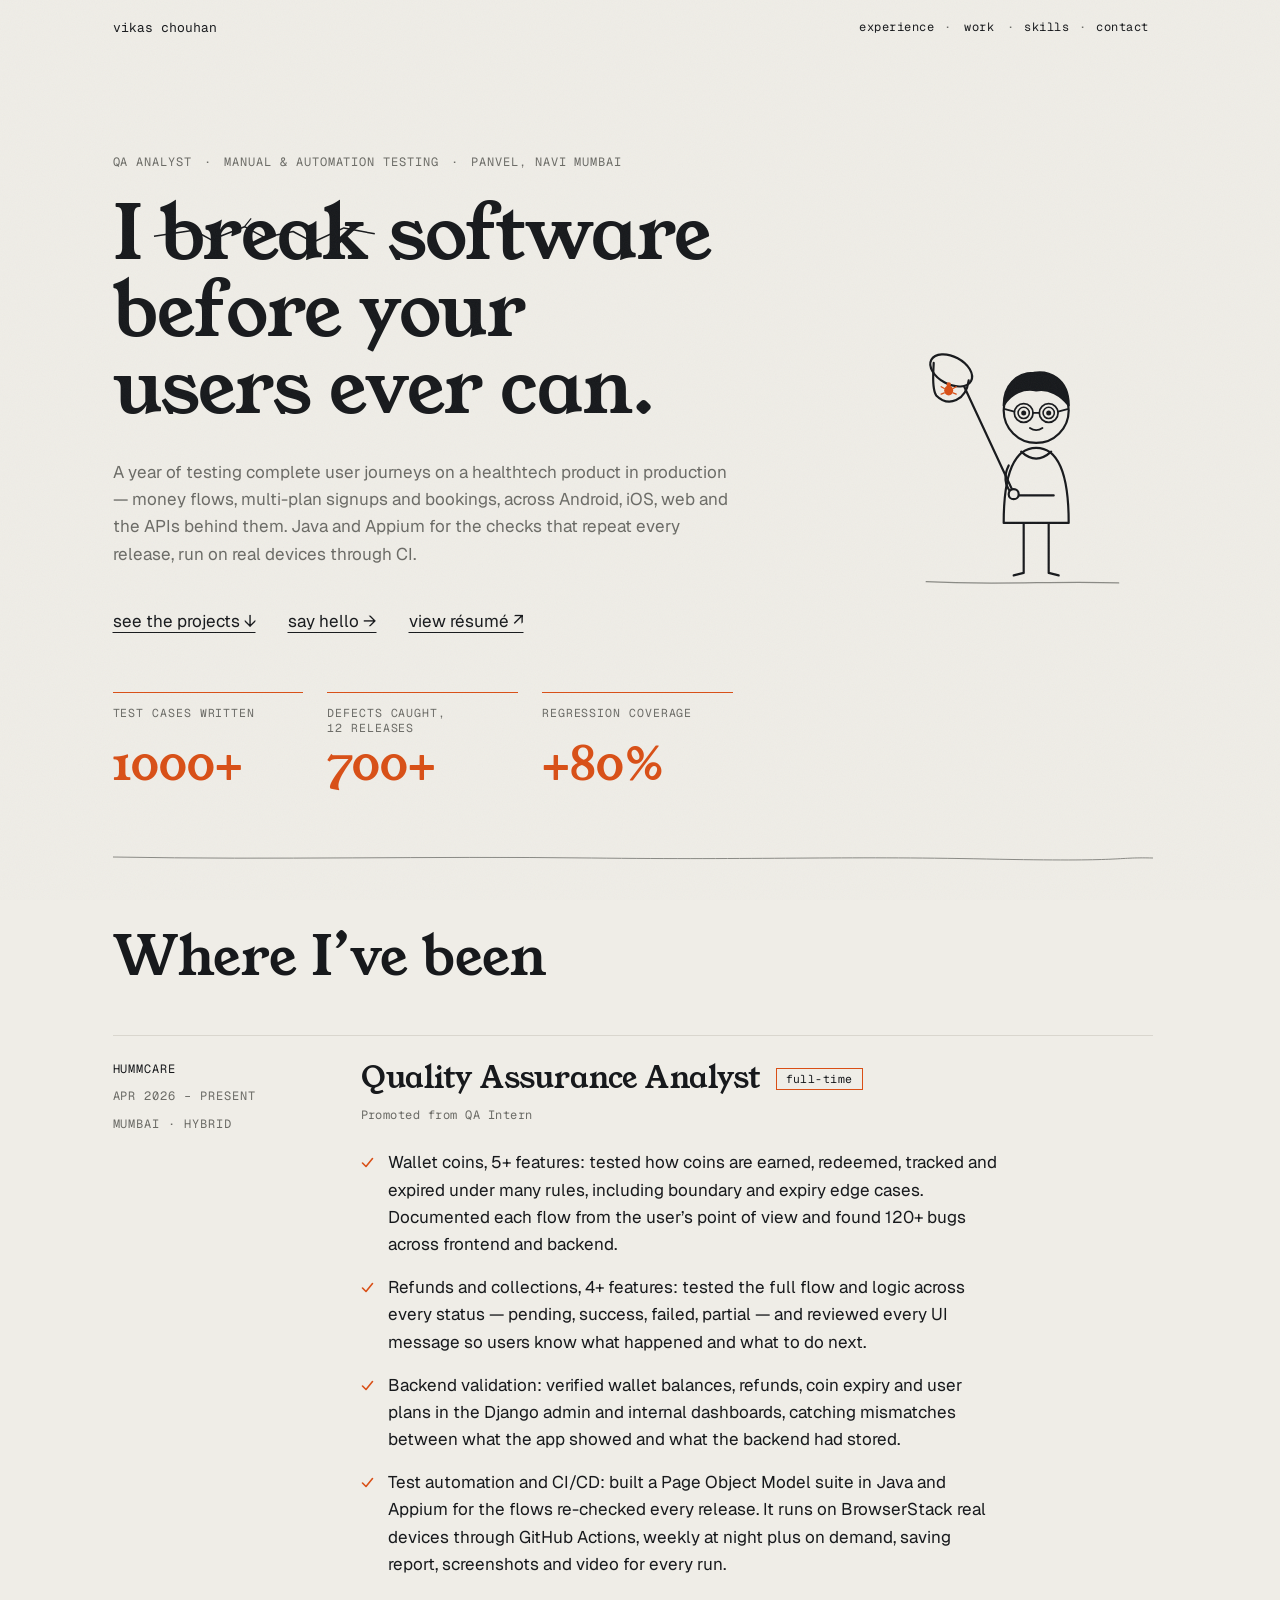
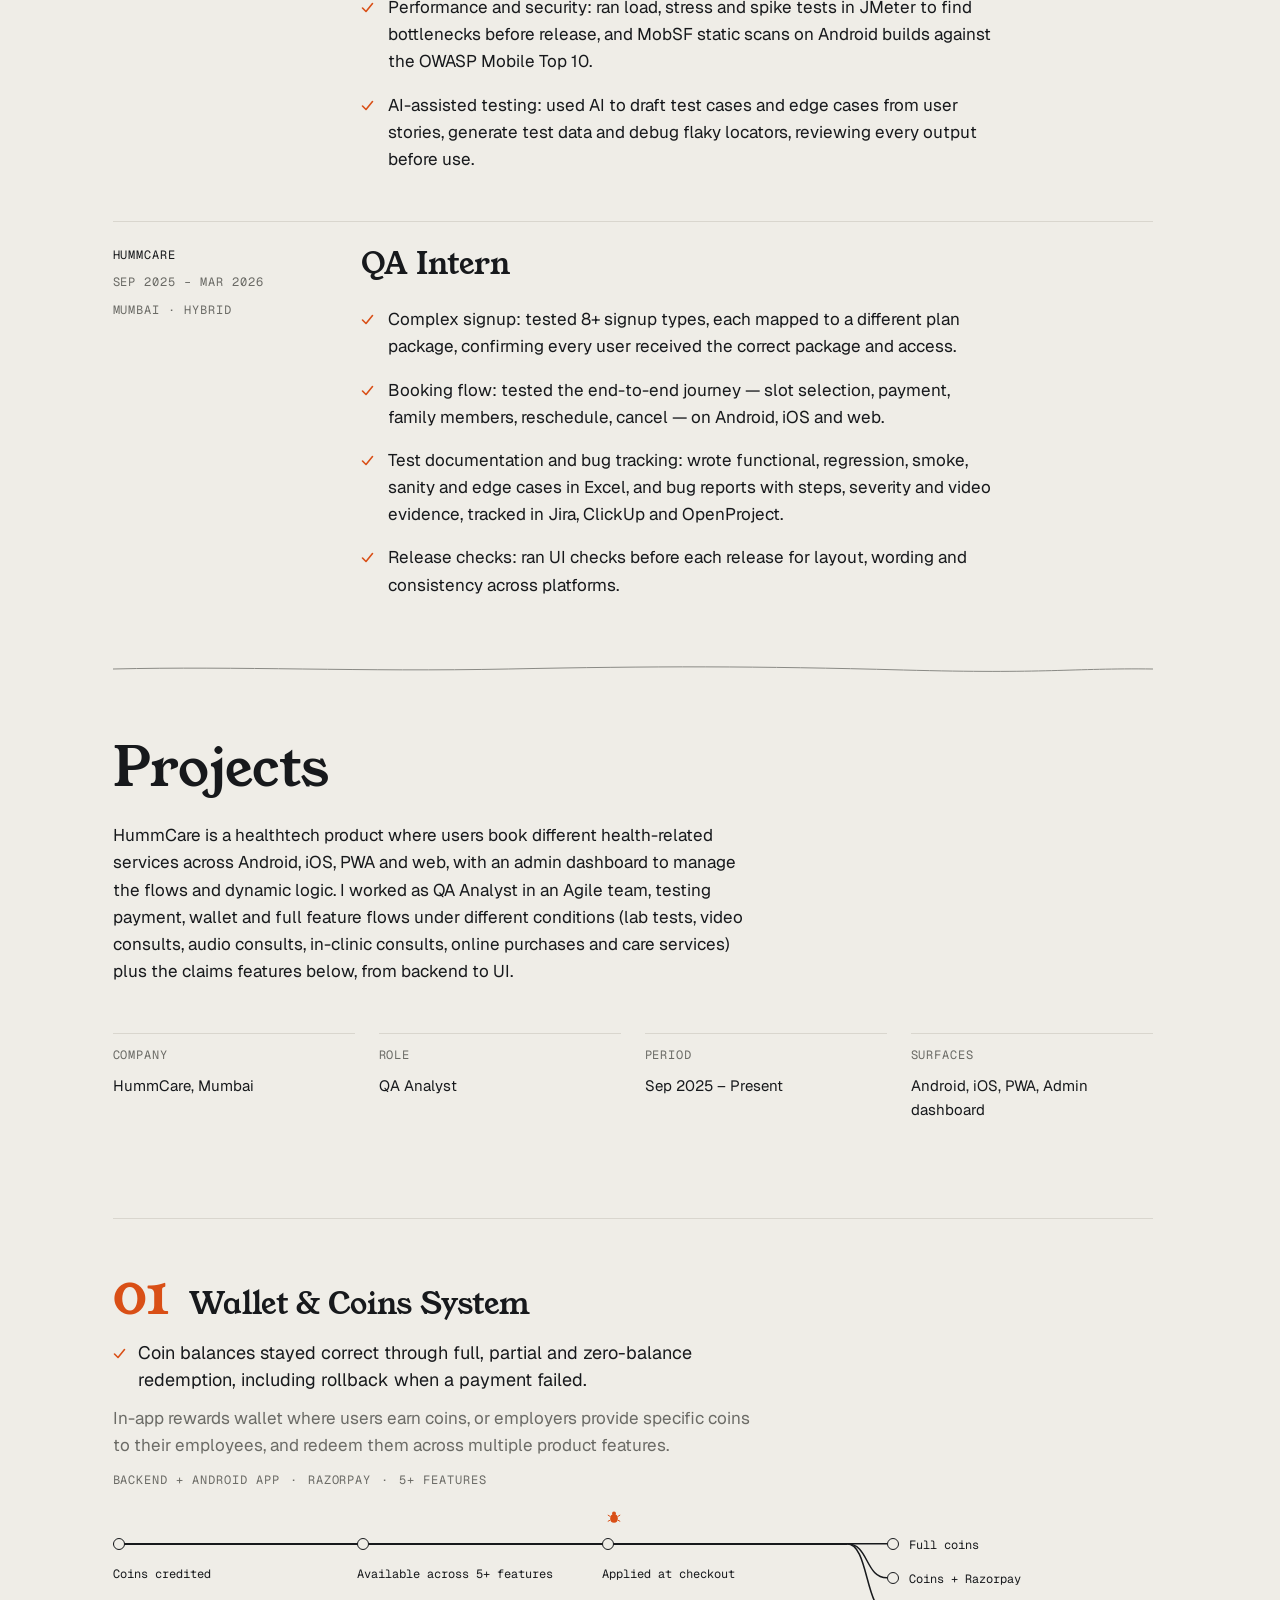
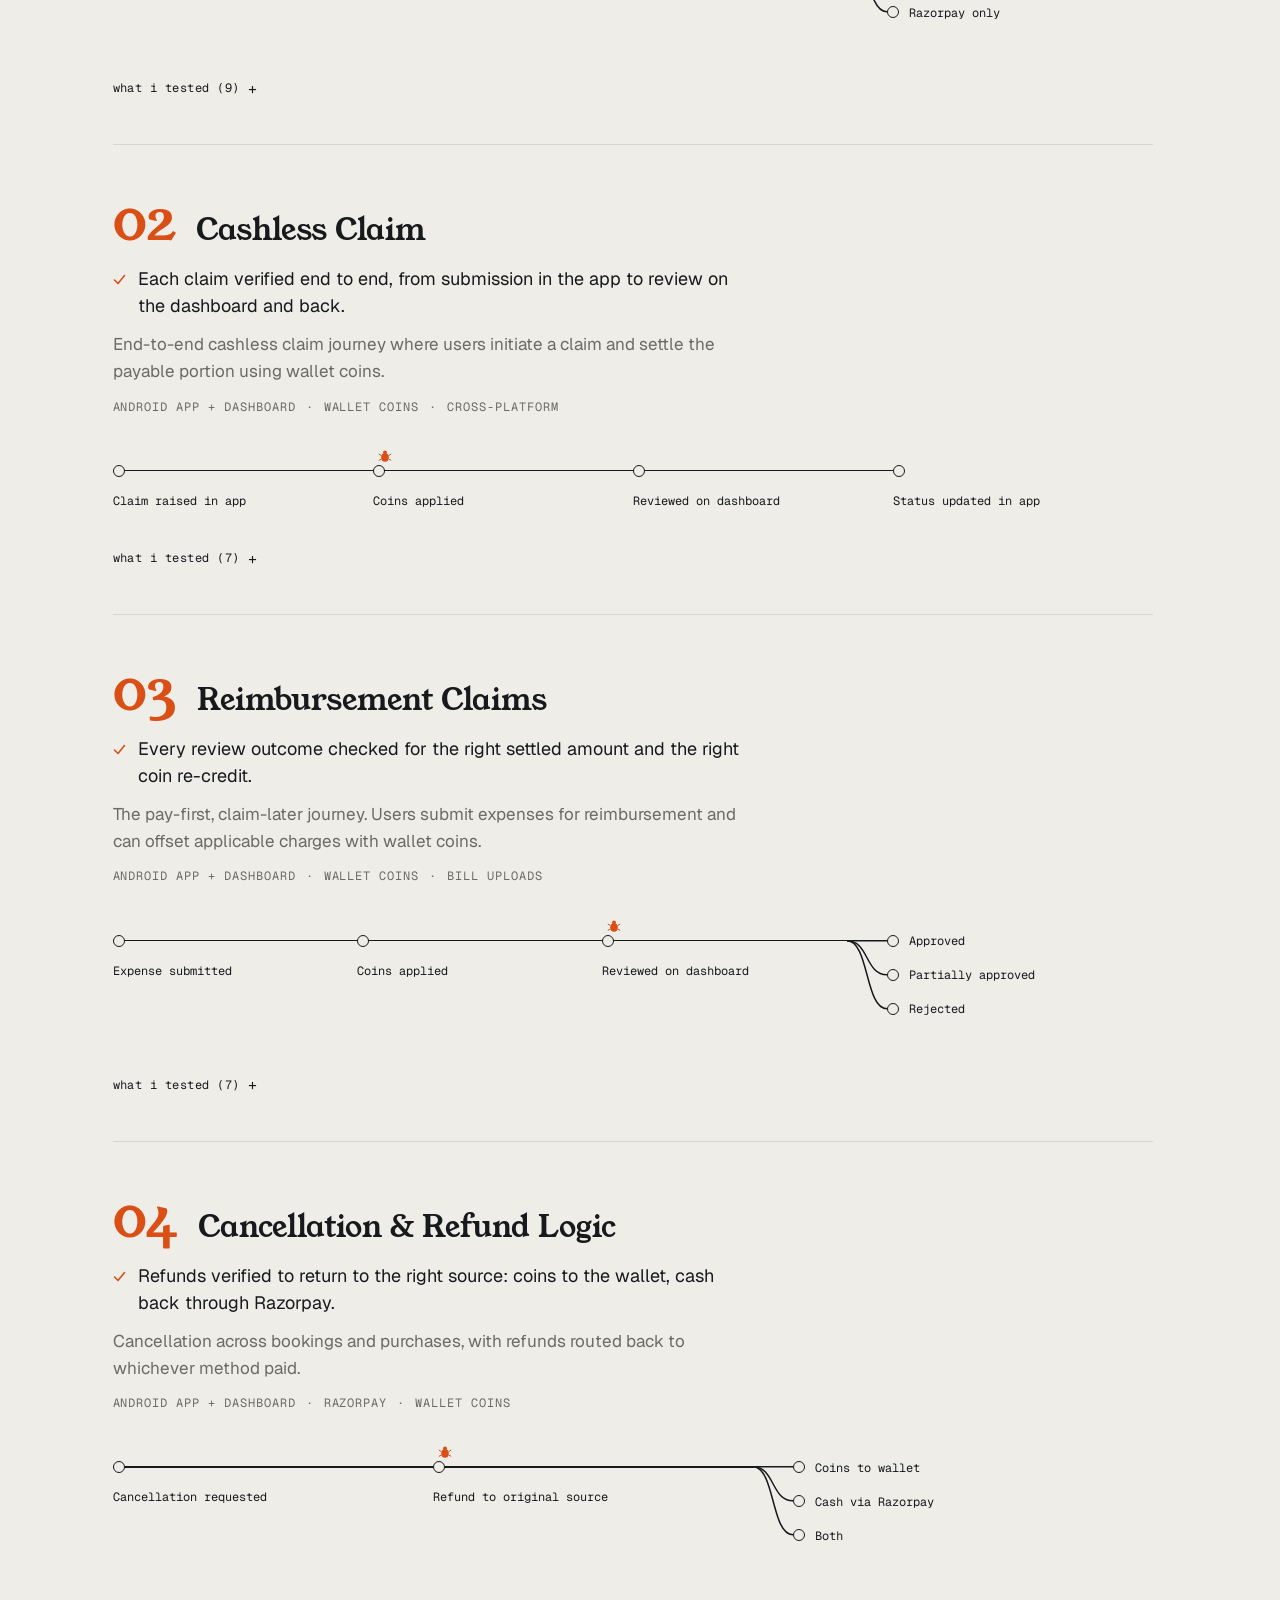
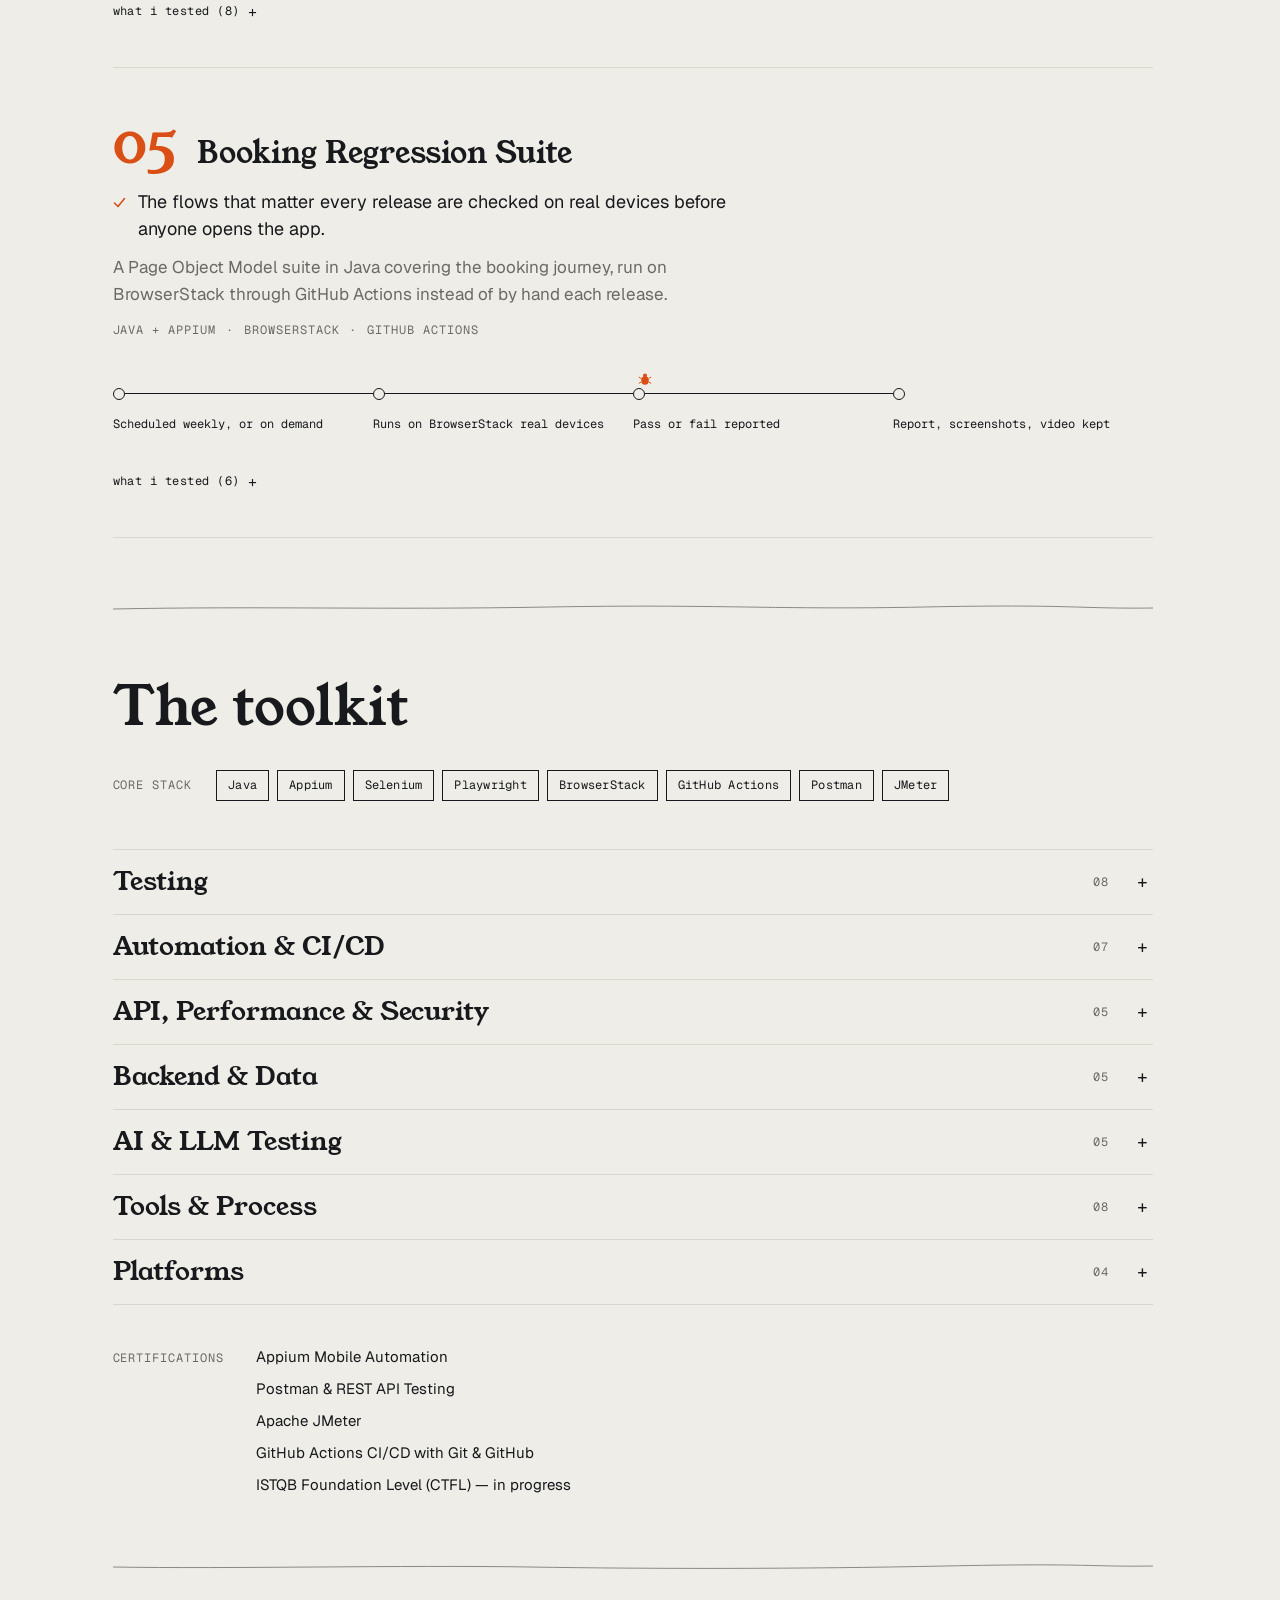
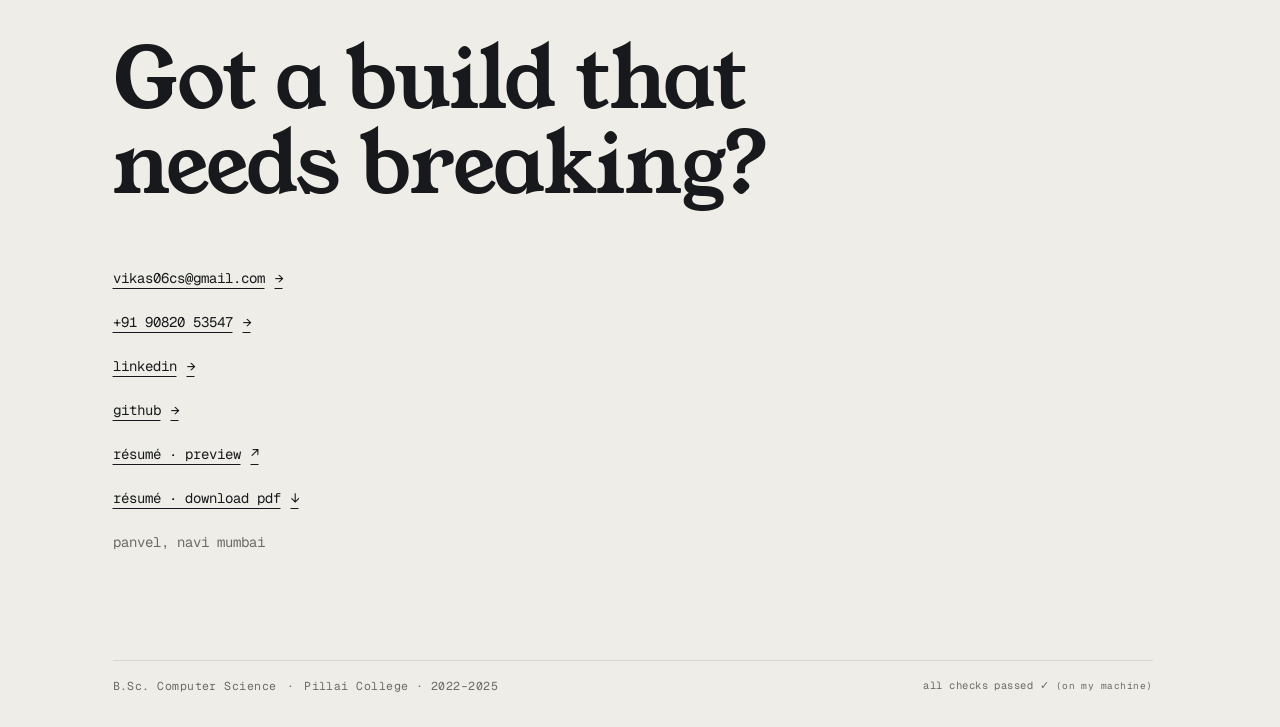
==== commit 52975e3a: "Follow the résumé to QA Analyst, lift the key numbers and the core stack The résumé moved again and " ====
--- a/index.html
+++ b/index.html
@@ -3,28 +3,28 @@
 <head>
 <meta charset="utf-8">
 <meta name="viewport" content="width=device-width, initial-scale=1">
-<title>Vikas Chouhan — QA Engineer</title>
-<meta name="description" content="QA Engineer in Panvel, Navi Mumbai. Manual and automation testing across Android, iOS, web and APIs — Java, Appium, Postman, JMeter and MobSF, wired to CI/CD.">
+<title>Vikas Chouhan — QA Analyst</title>
+<meta name="description" content="QA Analyst in Panvel, Navi Mumbai. Manual and automation testing across Android, iOS, web and APIs — Java, Appium, Postman, JMeter and MobSF, wired to CI/CD.">
 <meta name="color-scheme" content="light">
 <link rel="canonical" href="https://vikaschouhan06.github.io/">
 <meta name="theme-color" content="#efede7">
-<meta property="og:title" content="Vikas Chouhan — QA Engineer">
+<meta property="og:title" content="Vikas Chouhan — QA Analyst">
 <meta property="og:description" content="I break software before your users ever can. Manual and automation testing across mobile, web and APIs.">
 <meta property="og:type" content="website">
 <meta property="og:url" content="https://vikaschouhan06.github.io/">
 <meta property="og:image" content="https://vikaschouhan06.github.io/og.png">
 <meta property="og:image:width" content="1200">
 <meta property="og:image:height" content="630">
-<meta property="og:image:alt" content="Vikas Chouhan, QA Engineer — I break software before your users ever can.">
+<meta property="og:image:alt" content="Vikas Chouhan, QA Analyst — I break software before your users ever can.">
 <meta name="twitter:card" content="summary_large_image">
-<meta name="twitter:title" content="Vikas Chouhan — QA Engineer">
+<meta name="twitter:title" content="Vikas Chouhan — QA Analyst">
 <meta name="twitter:description" content="I break software before your users ever can.">
 <meta name="twitter:image" content="https://vikaschouhan06.github.io/og.png">
 <link rel="preconnect" href="https://fonts.googleapis.com">
 <link rel="preconnect" href="https://fonts.gstatic.com" crossorigin>
 <link href="https://fonts.googleapis.com/css2?family=Young+Serif&family=Geist:wght@400;500&family=Geist+Mono:wght@400;500&display=swap" rel="stylesheet">
 <link rel="stylesheet" href="styles.css">
-<link rel="icon" href="data:image/svg+xml,%3Csvg xmlns='http://www.w3.org/2000/svg' viewBox='0 0 32 32'%3E%3Crect width='32' height='32' fill='%23efede7'/%3E%3Cellipse cx='16' cy='18' rx='7' ry='8' fill='%23d6402b'/%3E%3Ccircle cx='16' cy='8.5' r='4' fill='%23d6402b'/%3E%3C/svg%3E">
+<link rel="icon" href="data:image/svg+xml,%3Csvg xmlns='http://www.w3.org/2000/svg' viewBox='0 0 32 32'%3E%3Crect width='32' height='32' fill='%23efede7'/%3E%3Cellipse cx='16' cy='18' rx='7' ry='8' fill='%23d94f16'/%3E%3Ccircle cx='16' cy='8.5' r='4' fill='%23d94f16'/%3E%3C/svg%3E">
 <script type="application/ld+json">
 {
   "@context": "https://schema.org",
@@ -32,13 +32,14 @@
   "name": "Vikas Chouhan",
   "url": "https://vikaschouhan06.github.io/",
   "email": "mailto:vikas06cs@gmail.com",
-  "jobTitle": "QA Engineer",
+  "telephone": "+91-90820-53547",
+  "jobTitle": "QA Analyst",
   "address": { "@type": "PostalAddress", "addressLocality": "Panvel, Navi Mumbai", "addressCountry": "IN" },
   "alumniOf": { "@type": "CollegeOrUniversity", "name": "Pillai College" },
   "knowsAbout": ["Manual Testing", "Test Automation", "Java", "Appium", "Selenium", "Playwright", "REST API Testing", "Postman", "Apache JMeter", "MobSF", "Page Object Model", "BrowserStack", "GitHub Actions"],
   "sameAs": [
     "https://github.com/VikasChouhan06",
-    "https://linkedin.com/in/vikas-chouhan-85164b273"
+    "https://linkedin.com/in/vikas-chouhan-qa"
   ]
 }
 </script>
@@ -69,7 +70,7 @@
   <section id="hero" class="hero" aria-label="Intro">
     <div class="hero-text">
       <p class="eyebrow">
-        <span class="nw">QA Engineer</span>
+        <span class="nw">QA Analyst</span>
         <span class="sep" aria-hidden="true">&middot;</span>
         <span class="nw">Manual &amp; automation testing</span>
         <span class="sep" aria-hidden="true">&middot;</span>
@@ -82,13 +83,11 @@
         <a href="#contact">say hello &rarr;</a>
         <button type="button" class="linkish" data-cv-open>view r&eacute;sum&eacute; &#8599;</button>
       </div>
-      <p class="hero-stats">
-        <span class="nw">1000+ test cases written</span>
-        <span class="sep dim" aria-hidden="true">&middot;</span>
-        <span class="nw">700+ defects caught across 12 releases</span>
-        <span class="sep dim" aria-hidden="true">&middot;</span>
-        <span class="nw">regression coverage +80%</span>
-      </p>
+      <dl class="hero-stats">
+        <div class="hero-stat"><dt>test cases written</dt><dd>1000+</dd></div>
+        <div class="hero-stat"><dt>defects caught, 12 releases</dt><dd>700+</dd></div>
+        <div class="hero-stat"><dt>regression coverage</dt><dd>+80%</dd></div>
+      </dl>
     </div>
     <div class="hero-aside"><div id="hero-anchor" aria-hidden="true"></div></div>
   </section>
@@ -97,22 +96,7 @@
 
   <section id="experience" class="section" aria-labelledby="exp-h">
     <h2 id="exp-h" class="h2">Where I&rsquo;ve been</h2>
-    <div class="exp">
-      <div class="exp-meta">
-        <span class="nw">HummCare</span>
-        <span class="nw dim">Sep 2025 &ndash; Present</span>
-        <span class="nw dim">Mumbai &middot; Hybrid</span>
-      </div>
-      <div class="exp-body">
-        <h3 class="h3">QA Engineer</h3>
-        <ol class="roles" aria-label="Role progression">
-          <li class="role role-past"><span class="role-dot" aria-hidden="true"></span>QA Intern &middot; Sep 2025 &ndash; Mar 2026</li>
-          <li class="role-arrow" aria-hidden="true">&rarr;</li>
-          <li class="role"><span class="role-dot role-dot-now" aria-hidden="true"></span>Full-time QA Engineer &middot; Apr 2026 &ndash; Present</li>
-        </ol>
-        <ul class="exp-list" id="exp-list"></ul>
-      </div>
-    </div>
+    <div id="exp-list"></div>
   </section>
 
   <svg class="squiggle" aria-hidden="true" width="100%" height="12" viewBox="0 0 1000 12" preserveAspectRatio="none"><path d="M0 6 C120 3 240 9 380 6 S620 3 760 7 S920 5 1000 6" fill="none" stroke="#8a8a85" stroke-width="1" vector-effect="non-scaling-stroke"></path></svg>
@@ -120,13 +104,13 @@
   <section id="work" class="section" aria-labelledby="work-h">
     <div class="measure">
       <h2 id="work-h" class="h2">Projects</h2>
-      <p class="lede">HummCare is a healthtech product where users book different health-related services across Android, iOS, PWA and web, with an admin dashboard to manage the flows and dynamic logic. I worked as QA Engineer in an Agile team, testing payment, wallet and full feature flows under different conditions (lab tests, video consults, audio consults, in-clinic consults, online purchases and care services) plus the claims features below, from backend to UI.</p>
+      <p class="lede">HummCare is a healthtech product where users book different health-related services across Android, iOS, PWA and web, with an admin dashboard to manage the flows and dynamic logic. I worked as QA Analyst in an Agile team, testing payment, wallet and full feature flows under different conditions (lab tests, video consults, audio consults, in-clinic consults, online purchases and care services) plus the claims features below, from backend to UI.</p>
     </div>
 
     <dl class="facts">
       <div class="facts-pair">
         <div class="fact"><dt>Company</dt><dd>HummCare, Mumbai</dd></div>
-        <div class="fact"><dt>Role</dt><dd>QA Engineer</dd></div>
+        <div class="fact"><dt>Role</dt><dd>QA Analyst</dd></div>
       </div>
       <div class="facts-pair">
         <div class="fact"><dt>Period</dt><dd>Sep 2025 &ndash; Present</dd></div>
@@ -141,6 +125,10 @@
 
   <section id="skills" class="section" aria-labelledby="skills-h">
     <h2 id="skills-h" class="h2">The toolkit</h2>
+    <div class="stack">
+      <h3 class="stack-h">Core stack</h3>
+      <ul class="stack-list" id="core-stack"></ul>
+    </div>
     <div class="skills" id="skills-list"></div>
     <div class="certs">
       <h3 class="certs-h">Certifications</h3>
@@ -156,7 +144,8 @@
     <div class="contact-row">
       <ul class="contact-list">
         <li><a id="email-link" href="mailto:vikas06cs@gmail.com">vikas06cs@gmail.com <span aria-hidden="true">&rarr;</span></a></li>
-        <li><a href="https://linkedin.com/in/vikas-chouhan-85164b273" target="_blank" rel="noopener">linkedin <span aria-hidden="true">&rarr;</span></a></li>
+        <li><a href="tel:+919082053547">+91 90820 53547 <span aria-hidden="true">&rarr;</span></a></li>
+        <li><a href="https://linkedin.com/in/vikas-chouhan-qa" target="_blank" rel="noopener">linkedin <span aria-hidden="true">&rarr;</span></a></li>
         <li><a href="https://github.com/VikasChouhan06" target="_blank" rel="noopener">github <span aria-hidden="true">&rarr;</span></a></li>
         <li><button type="button" class="linkish" data-cv-open>r&eacute;sum&eacute; &middot; preview <span aria-hidden="true">&#8599;</span></button></li>
         <li><a href="Vikas_Chouhan_QA_Resume.pdf" download="Vikas_Chouhan_QA_Resume.pdf">r&eacute;sum&eacute; &middot; download pdf <span aria-hidden="true">&darr;</span></a></li>
@@ -205,11 +194,11 @@
         <g data-layer="floorNet"><path d="M18 197 L66 199"></path><ellipse cx="12" cy="188" rx="8" ry="12" transform="rotate(-25 12 188)" fill="#efede7"></ellipse></g>
         <path d="M4 200 C50 198 100 202 158 199" stroke="#8a8a85" stroke-width="1"></path>
         <g id="comp-figure">
-          <g data-layer="exp"><path d="M90 128 L22 60"></path><path d="M6 56 Q4 74 16 78 Q28 76 28 58" fill="#efede7"></path><ellipse cx="17" cy="56" rx="12" ry="6" transform="rotate(20 17 56)" fill="#efede7"></ellipse><g id="exp-bug"><g fill="#d6402b" stroke="none"><ellipse cx="17" cy="70" rx="3.6" ry="4"></ellipse><circle cx="17" cy="65.2" r="1.8"></circle></g><path d="M13.5 68.5 L11 67 M13.5 72 L11 73 M20.5 68.5 L23 67 M20.5 72 L23 73" stroke="#d6402b" stroke-width="1"></path></g></g>
+          <g data-layer="exp"><path d="M90 128 L22 60"></path><path d="M6 56 Q4 74 16 78 Q28 76 28 58" fill="#efede7"></path><ellipse cx="17" cy="56" rx="12" ry="6" transform="rotate(20 17 56)" fill="#efede7"></ellipse><g id="exp-bug"><g fill="#d94f16" stroke="none"><ellipse cx="17" cy="70" rx="3.6" ry="4"></ellipse><circle cx="17" cy="65.2" r="1.8"></circle></g><path d="M13.5 68.5 L11 67 M13.5 72 L11 73 M20.5 68.5 L23 67 M20.5 72 L23 73" stroke="#d94f16" stroke-width="1"></path></g></g>
           <path id="comp-legs" d="M60 150 L60 192 L52 194 M80 150 L80 192 L88 194"></path>
           <path d="M44 152 C44 114 52 92 70 92 C88 92 96 114 96 152 Z" fill="#efede7"></path>
           <path d="M58 95 Q70 106 82 95 M56 130 H84"></path>
-          <g data-layer="hero"><path d="M88 128 L128 42"></path><ellipse cx="138" cy="30" rx="18" ry="11" transform="rotate(-28 138 30)" fill="#efede7"></ellipse><path d="M124 38 C126 54 140 60 150 50 C154 44 152 30 152 24"></path><g id="net-bug"><g fill="#d6402b" stroke="none"><ellipse cx="140" cy="46" rx="3.6" ry="4"></ellipse><circle cx="140" cy="41.2" r="1.8"></circle></g><path d="M136.5 44.5 L134 43 M136.5 48 L134 49 M143.5 44.5 L146 43 M143.5 48 L146 49" stroke="#d6402b" stroke-width="1"></path></g><path d="M92 106 Q98 118 90 128"></path><circle cx="88" cy="129" r="4" fill="#efede7"></circle></g>
+          <g data-layer="hero"><path d="M88 128 L128 42"></path><ellipse cx="138" cy="30" rx="18" ry="11" transform="rotate(-28 138 30)" fill="#efede7"></ellipse><path d="M124 38 C126 54 140 60 150 50 C154 44 152 30 152 24"></path><g id="net-bug"><g fill="#d94f16" stroke="none"><ellipse cx="140" cy="46" rx="3.6" ry="4"></ellipse><circle cx="140" cy="41.2" r="1.8"></circle></g><path d="M136.5 44.5 L134 43 M136.5 48 L134 49 M143.5 44.5 L146 43 M143.5 48 L146 49" stroke="#d94f16" stroke-width="1"></path></g><path d="M92 106 Q98 118 90 128"></path><circle cx="88" cy="129" r="4" fill="#efede7"></circle></g>
           <g data-layer="exp"><path d="M92 106 Q98 118 90 128"></path><circle cx="89" cy="129" r="4" fill="#efede7"></circle></g>
           <g data-layer="skills"><rect x="56" y="108" width="30" height="38" fill="#efede7"></rect><rect x="64" y="105" width="14" height="5" fill="#efede7" stroke-width="1.4"></rect><path d="M61 118 L64 121 L69 115 M61 128 L64 131 L69 125" stroke-width="1.4"></path><path d="M73 118 H81 M73 128 H81 M61 138 H79" stroke="#8a8a85" stroke-width="1.2"></path><path d="M92 106 Q98 122 86 132"></path><circle cx="85" cy="133" r="4" fill="#efede7"></circle><circle cx="56" cy="141" r="4" fill="#efede7"></circle></g>
           <g data-layer="asleep"><path d="M92 106 Q96 126 84 138"></path><circle cx="83" cy="139" r="4" fill="#efede7"></circle></g>
--- a/styles.css
+++ b/styles.css
@@ -9,7 +9,7 @@
   --muted: #6b6b66;
   --line: #d9d6ce;
   --rule: #8a8a85;
-  --accent: #d6402b;
+  --accent: #d94f16;
 
   --serif: 'Young Serif', Georgia, 'Times New Roman', serif;
   --sans: 'Geist', system-ui, -apple-system, sans-serif;
@@ -255,16 +255,71 @@
 
 .hero-stats {
   margin: 48px 0 0;
-  padding-top: 16px;
-  border-top: 1px solid var(--line);
-  display: flex;
-  flex-direction: row;
+  max-width: 620px;
+  display: flex;
   flex-wrap: wrap;
-  gap: 4px 12px;
+  gap: 24px;
+}
+
+.hero-stat {
+  flex: 1 1 150px;
+  min-width: 0;
+  padding-top: 12px;
+  border-top: 1px solid var(--accent);
+}
+.hero-stat dt {
+  font-family: var(--mono);
+  font-size: 11.5px;
+  line-height: 1.35;
+  /* reserve two lines so the figures below sit on one baseline */
+  min-height: 2.7em;
+  text-transform: uppercase;
+  letter-spacing: .08em;
+  color: var(--muted);
+  text-wrap: pretty;
+}
+.hero-stat dd {
+  margin: 6px 0 0;
+  font-family: var(--serif);
+  font-size: clamp(34px, 4.4vw, 46px);
+  line-height: 1;
+  color: var(--accent);
+}
+
+/* the headline tools, visible without opening anything */
+.stack {
+  margin-top: 32px;
+  display: flex;
+  flex-wrap: wrap;
+  gap: 12px 24px;
+  align-items: baseline;
+}
+.stack-h {
+  margin: 0;
+  flex: none;
+  font-family: var(--mono);
+  font-size: 12px;
+  font-weight: 400;
+  text-transform: uppercase;
+  letter-spacing: .08em;
+  color: var(--muted);
+}
+.stack-list {
+  margin: 0;
+  padding: 0;
+  list-style: none;
+  flex: 1 1 420px;
+  display: flex;
+  flex-wrap: wrap;
+  gap: 8px;
+}
+.stack-list li {
+  padding: 5px 11px;
+  border: 1px solid var(--ink);
   font-family: var(--mono);
   font-size: 12px;
   letter-spacing: .02em;
-  color: var(--ink);
+  white-space: nowrap;
 }
 
 /* ---------- fact grid ---------- */
@@ -310,6 +365,7 @@
   font-family: var(--serif);
   font-size: clamp(40px, 5vw, 56px);
   line-height: 1;
+  color: var(--accent);
 }
 
 .project-name {
@@ -750,6 +806,28 @@
 
 .exp-body { flex: 1 1 420px; max-width: 640px; min-width: 0; }
 
+.exp-type {
+  display: inline-block;
+  margin-left: 8px;
+  padding: 3px 9px;
+  border: 1px solid var(--accent);
+  vertical-align: 5px;
+  font-family: var(--mono);
+  font-size: 11.5px;
+  letter-spacing: .04em;
+  text-transform: lowercase;
+  color: var(--ink);
+  white-space: nowrap;
+}
+
+.exp-note {
+  margin: 10px 0 0;
+  font-family: var(--mono);
+  font-size: 12px;
+  letter-spacing: .04em;
+  color: var(--muted);
+}
+
 .exp-list {
   margin: 24px 0 0;
   padding: 0;
@@ -935,28 +1013,6 @@
 }
 .contact-list .linkish:hover { gap: 14px; }
 
-.roles {
-  margin: 16px 0 0;
-  padding: 0;
-  list-style: none;
-  display: flex;
-  flex-wrap: wrap;
-  align-items: center;
-  gap: 8px 12px;
-  font-family: var(--mono);
-  font-size: 12px;
-  letter-spacing: .04em;
-}
-.role { display: flex; align-items: center; gap: 8px; white-space: nowrap; }
-.role-past, .role-arrow { color: var(--muted); }
-.role-dot {
-  width: 10px;
-  height: 10px;
-  box-sizing: border-box;
-  border: 1.5px solid var(--muted);
-  border-radius: 50%;
-}
-.role-dot-now { border: 0; background: var(--ink); }
 
 /* a native dialog: the browser traps focus, handles Escape, makes the page
    behind it inert and restores focus to whichever button opened it */
@@ -1059,8 +1115,8 @@
   .nav-full { display: none; }
   .nav-short { display: inline; }
 
-  .eyebrow, .hero-stats { flex-direction: column; }
-  .eyebrow .sep, .hero-stats .sep { display: none; }
+  .eyebrow { flex-direction: column; }
+  .eyebrow .sep { display: none; }
 
   .projects { margin-top: 64px; }
 
@@ -1087,12 +1143,6 @@
 
   /* "needs breaking?" is held together by an nbsp and overruns at 44px */
   .h1-contact { font-size: 34px; }
-
-  /* the role track runs past the screen in one line at this width */
-  .roles { flex-direction: column; align-items: flex-start; gap: 10px; }
-  .role { white-space: normal; align-items: flex-start; }
-  .role-dot { margin-top: 5px; }
-  .role-arrow { transform: rotate(90deg); }
 }
 
 /* ---------- print: recruiters PDF these ---------- */
@@ -1119,7 +1169,8 @@
 
   a { text-decoration: none; }
   .contact-list a[href]::after { content: " " attr(href); font-size: 8pt; color: #555; }
-  .contact-list a[href^="mailto:"]::after { content: ""; }
+  .contact-list a[href^="mailto:"]::after,
+  .contact-list a[href^="tel:"]::after { content: ""; }
 }
 
 @media (prefers-reduced-motion: reduce) {
@@ -1129,3 +1180,12 @@
     scroll-behavior: auto !important;
   }
 }
+
+/* ---------- accent highlights ----------
+   The orange is kept to large type and to graphics: at 3.5:1 on paper it
+   clears the 3:1 bar for those, but not the 4.5:1 one for body text. */
+
+.project-result svg path,
+.skill-proof svg path,
+.exp-list svg path { stroke: var(--accent); }
+
